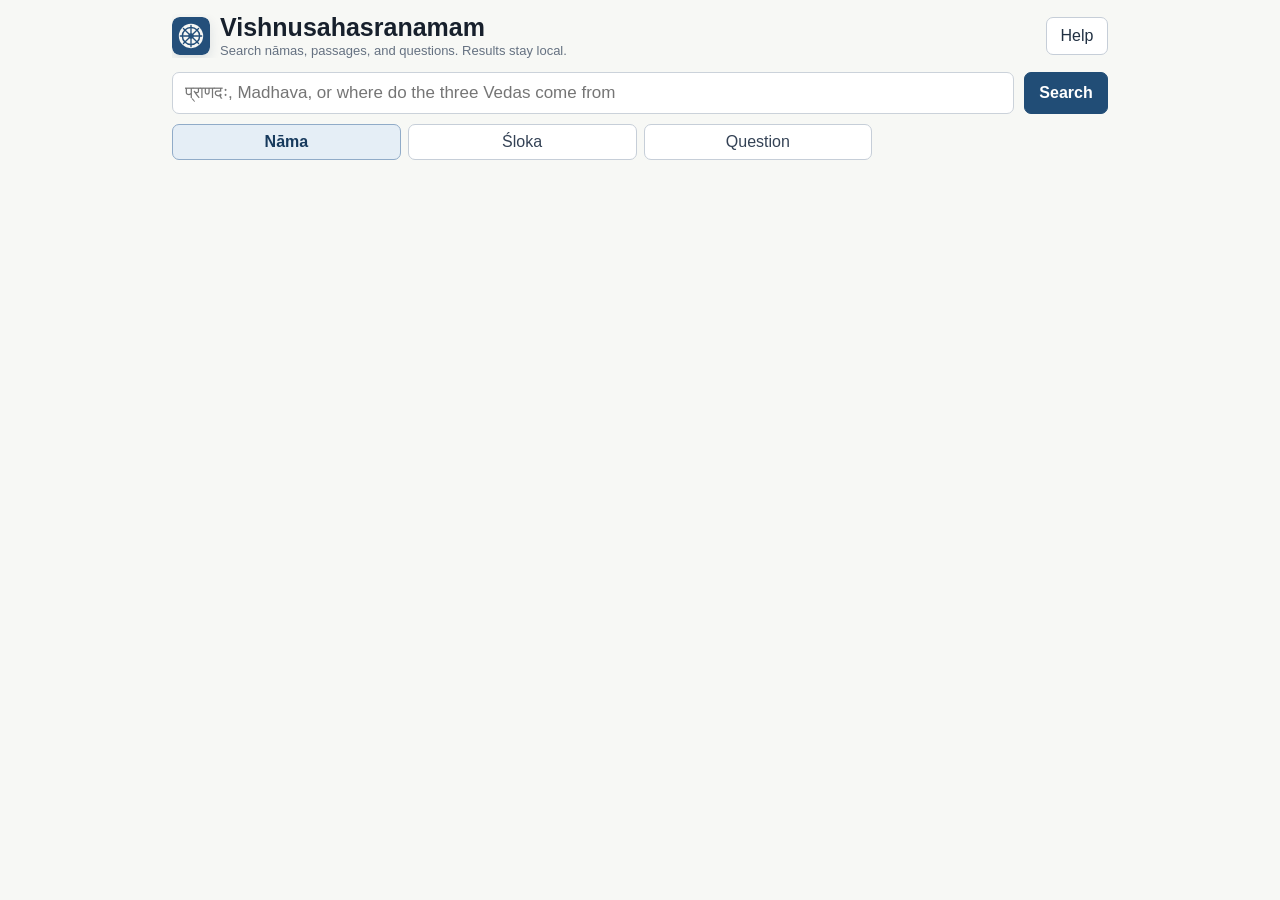
==== index.html @ 457a9c12 "Remove entry prefix from PWA results" ====
<!doctype html>
<html lang="en">
  <head>
    <meta charset="utf-8">
    <meta name="viewport" content="width=device-width, initial-scale=1, viewport-fit=cover">
    <meta name="theme-color" content="#244f7a">
    <meta name="apple-mobile-web-app-capable" content="yes">
    <meta name="apple-mobile-web-app-title" content="Vishnu">
    <meta name="apple-mobile-web-app-status-bar-style" content="default">
    <title>Vishnusahasranamam</title>
    <link rel="manifest" href="manifest.webmanifest?v=13">
    <link rel="icon" href="icon.svg" type="image/svg+xml">
    <link rel="apple-touch-icon" href="icon.svg">
    <link rel="stylesheet" href="styles.css?v=13">
  </head>
  <body>
    <main class="app-shell">
      <header class="topbar">
        <div class="brand">
          <img class="brand-icon" src="icon.svg" alt="">
          <div>
            <h1>Vishnusahasranamam</h1>
            <p>Search nāmas, passages, and questions. Results stay local.</p>
          </div>
        </div>
        <button class="ghost-button" id="helpButton" type="button">Help</button>
      </header>

      <section class="search-panel" aria-label="Search">
        <div class="query-row">
          <input id="queryInput" autocomplete="off" autocapitalize="none" placeholder="प्राणदः, Madhava, or where do the three Vedas come from">
          <button class="primary-button" id="searchButton" type="button">Search</button>
        </div>

        <div class="mode-row" role="radiogroup" aria-label="Search mode">
          <button class="mode-button active" type="button" data-mode="entry" aria-pressed="true">Nāma</button>
          <button class="mode-button" type="button" data-mode="sloka" aria-pressed="false">Śloka</button>
          <button class="mode-button" type="button" data-mode="answer" aria-pressed="false">Question</button>
        </div>
      </section>

      <section class="result-panel" aria-label="Result">
        <div id="output" class="output" aria-live="polite"></div>
      </section>

      <footer class="actionbar">
        <button id="copyButton" type="button">Copy</button>
        <button id="clearButton" type="button">Clear</button>
        <span id="status" class="status">Loading...</span>
      </footer>
    </main>

    <dialog id="helpDialog" class="help-dialog">
      <h2>Search Options</h2>
      <dl>
        <dt>Nāma</dt>
        <dd>Best for one of the 1000 names. It returns the complete verified entry.</dd>
        <dt>Śloka</dt>
        <dd>Best for a śloka number from 1 to 108. Type 78 or śloka 78.</dd>
        <dt>Question</dt>
        <dd>Best for a simple question. It gives a short answer when the matching passage is strong enough.</dd>
      </dl>
      <button id="closeHelpButton" type="button">Close</button>
    </dialog>

    <script src="app.js?v=13"></script>
  </body>
</html>
---- styles.css ----
:root {
  color-scheme: light;
  --bg: #f7f8f5;
  --ink: #17202c;
  --muted: #657181;
  --line: #cbd2da;
  --line-soft: #dce1e6;
  --panel: #ffffff;
  --accent: #214d76;
  --accent-dark: #173a5d;
  --accent-soft: #e5eef6;
  --success: #1e6f4f;
  --warning-bg: #fff5dc;
  --warning-line: #e5c36f;
}

* {
  box-sizing: border-box;
}

html,
body {
  margin: 0;
  min-height: 100%;
  overflow-x: hidden;
}

body {
  width: 100%;
  overflow-x: hidden;
  background: var(--bg);
  color: var(--ink);
  font-family: "Avenir Next", -apple-system, BlinkMacSystemFont, "Segoe UI", sans-serif;
}

button,
input {
  font: inherit;
}

.app-shell {
  width: min(980px, 100%);
  max-width: 100vw;
  min-height: 100dvh;
  margin: 0 auto;
  overflow-x: hidden;
  padding: max(14px, env(safe-area-inset-top)) 22px max(14px, env(safe-area-inset-bottom));
  display: grid;
  grid-template-rows: auto auto 1fr auto;
  gap: 12px;
}

.topbar,
.actionbar,
.query-row,
.mode-row {
  display: flex;
  align-items: center;
  gap: 10px;
}

.topbar {
  justify-content: space-between;
  padding-bottom: 2px;
}

.brand {
  display: flex;
  align-items: center;
  gap: 10px;
  min-width: 0;
  overflow: hidden;
}

.brand-icon {
  width: 38px;
  height: 38px;
  flex: 0 0 auto;
  border-radius: 8px;
  box-shadow: 0 4px 12px rgb(23 51 82 / 0.12);
}

h1 {
  margin: 0;
  color: var(--ink);
  font-size: 25px;
  line-height: 1.05;
  letter-spacing: 0;
  overflow: hidden;
  text-overflow: ellipsis;
  white-space: nowrap;
}

.brand p {
  margin: 3px 0 0;
  color: var(--muted);
  font-size: 13px;
}

.search-panel,
.result-panel {
  display: grid;
  gap: 10px;
}

.query-row {
  align-items: stretch;
}

#queryInput {
  min-width: 0;
  width: 100%;
  min-height: 42px;
  border: 1px solid var(--line);
  border-radius: 7px;
  background: var(--panel);
  color: var(--ink);
  padding: 9px 12px;
  font-family: "Arial Unicode MS", "Noto Sans Devanagari", "Devanagari Sangam MN", sans-serif;
  font-size: 17px;
}

#queryInput:focus {
  border-color: #275d8e;
  box-shadow: 0 0 0 3px rgb(39 93 142 / 0.13);
  outline: none;
}

button {
  min-height: 38px;
  border: 1px solid #c6ced8;
  border-radius: 7px;
  background: var(--panel);
  color: #213042;
  padding: 8px 13px;
  cursor: pointer;
  transition: background 140ms ease, border-color 140ms ease, color 140ms ease, box-shadow 140ms ease;
}

button:hover {
  background: #f0f3f6;
}

.primary-button {
  background: var(--accent);
  border-color: var(--accent);
  color: #ffffff;
  font-weight: 700;
  min-width: 84px;
}

.primary-button:hover {
  background: var(--accent-dark);
}

.ghost-button {
  min-width: 62px;
  padding-left: 12px;
  padding-right: 12px;
}

.mode-row {
  display: grid;
  grid-template-columns: repeat(4, minmax(0, 1fr));
  gap: 7px;
}

.mode-button {
  min-width: 0;
  min-height: 36px;
  padding: 7px 8px;
  color: #344255;
  text-align: center;
  white-space: nowrap;
}

.mode-button.active {
  background: var(--accent-soft);
  border-color: #90abc8;
  color: var(--accent-dark);
  font-weight: 700;
}

.result-panel {
  min-height: 0;
}

body:not(.has-result) .result-panel,
body:not(.has-result) .actionbar {
  display: none;
}

.output {
  min-width: 0;
  min-height: 320px;
  height: 100%;
  margin: 0;
  overflow: auto;
  border: 1px solid var(--line-soft);
  border-radius: 8px;
  background: var(--panel);
  padding: 18px;
  color: #18222f;
  font-family: "Avenir Next", -apple-system, BlinkMacSystemFont, "Segoe UI", "Noto Sans", sans-serif;
  font-size: 17px;
  line-height: 1.4;
  box-shadow: 0 4px 16px rgb(23 33 45 / 0.05);
  -webkit-text-size-adjust: 100%;
  text-size-adjust: 100%;
}

.output:empty {
  align-self: start;
  height: auto;
  min-height: 34dvh;
}

.result-heading {
  margin: 0 0 12px;
  color: #142033;
  font-size: 18px;
  font-weight: 700;
  line-height: 1.25;
}

.result-subheading {
  margin: 14px 0 7px;
  color: #142033;
  font-size: 17px;
  font-weight: 700;
  line-height: 1.3;
}

.output p {
  margin: 0 0 11px;
  max-width: 72ch;
  overflow-wrap: break-word;
}

.script-line,
.translit-line {
  margin: 0 0 6px;
  max-width: 100%;
  overflow-wrap: break-word;
  color: #17212d;
  font-family: "Arial Unicode MS", "Noto Sans Devanagari", "Devanagari Sangam MN", "Times New Roman", serif;
  font-size: 18px;
  line-height: 1.48;
}

.translit-line {
  font-size: 16px;
  color: #425066;
}

.result-bullet {
  position: relative;
  padding-left: 18px;
}

.result-bullet::before {
  content: "•";
  position: absolute;
  left: 0;
  color: var(--accent);
}

.actionbar {
  flex-wrap: wrap;
}

.status {
  margin-left: auto;
  color: var(--muted);
  font-size: 14px;
}

.status.copied {
  color: var(--success);
  font-weight: 700;
}

.help-dialog {
  width: min(560px, calc(100vw - 32px));
  border: 1px solid var(--line);
  border-radius: 10px;
  padding: 22px;
  color: var(--ink);
  box-shadow: 0 18px 55px rgb(23 33 45 / 0.24);
}

.help-dialog::backdrop {
  background: rgb(16 24 32 / 0.3);
}

.help-dialog h2 {
  margin: 0 0 14px;
  font-size: 22px;
}

.help-dialog dt {
  font-weight: 700;
  margin-top: 14px;
}

.help-dialog dd {
  margin: 4px 0 0;
  color: var(--muted);
  line-height: 1.45;
}

.help-dialog button {
  margin-top: 18px;
}

@media (max-width: 680px) {
  .app-shell {
    width: 100%;
    margin: 0;
    gap: 7px;
    padding-top: max(7px, env(safe-area-inset-top));
    padding-left: 8px;
    padding-right: 8px;
    padding-bottom: max(8px, env(safe-area-inset-bottom));
  }

  .topbar {
    display: grid;
    grid-template-columns: minmax(0, 1fr) auto;
    gap: 8px;
    align-items: center;
  }

  h1 {
    font-size: 16px;
  }

  .brand p {
    display: none;
  }

  .brand-icon {
    width: 24px;
    height: 24px;
    border-radius: 6px;
  }

  .query-row {
    display: grid;
    grid-template-columns: minmax(0, 1fr) auto;
    gap: 6px;
  }

  #queryInput {
    min-height: 34px;
    padding: 6px 9px;
    font-size: 14px;
  }

  button {
    min-height: 34px;
    font-size: 13px;
    padding-top: 6px;
    padding-bottom: 6px;
  }

  .primary-button,
  .actionbar button {
    flex: 1 1 auto;
  }

  .primary-button {
    min-width: 64px;
  }

  .ghost-button {
    min-width: 46px;
    padding-left: 8px;
    padding-right: 8px;
  }

  .mode-button {
    min-height: 32px;
    padding-left: 4px;
    padding-right: 4px;
    font-size: 12px;
  }

  .actionbar {
    display: grid;
    grid-template-columns: minmax(0, 1fr) minmax(0, 1fr);
    gap: 8px;
  }

  .actionbar button {
    min-width: 0;
    width: 100%;
  }

  .output {
    min-height: 56dvh;
    padding: 11px;
    font-size: 14px;
    line-height: 1.34;
  }

  .output:empty {
    min-height: 38dvh;
  }

  .result-heading {
    margin-bottom: 9px;
    font-size: 15px;
  }

  .result-subheading {
    margin-top: 10px;
    font-size: 14px;
  }

  .output p {
    margin-bottom: 9px;
    max-width: none;
  }

  .script-line {
    margin-bottom: 5px;
    font-size: 15px;
    line-height: 1.5;
  }

  .translit-line {
    font-size: 13px;
    line-height: 1.32;
  }

  .status {
    grid-column: 1 / -1;
    width: 100%;
    margin-left: 0;
  }
}

@media (max-width: 480px) {
  .app-shell {
    padding-left: 10px;
    padding-right: 10px;
  }

  .topbar {
    grid-template-columns: minmax(0, 1fr) auto;
    gap: 6px;
  }

  .brand {
    gap: 7px;
  }

  h1 {
    font-size: 15px;
  }

  .ghost-button {
    min-width: 42px;
    padding-left: 8px;
    padding-right: 8px;
  }

  .query-row {
    grid-template-columns: 1fr;
  }

  .primary-button {
    width: 100%;
    min-width: 0;
  }

  .mode-row {
    grid-template-columns: repeat(2, minmax(0, 1fr));
  }

  .mode-button {
    width: 100%;
    overflow: hidden;
    text-overflow: ellipsis;
  }
}
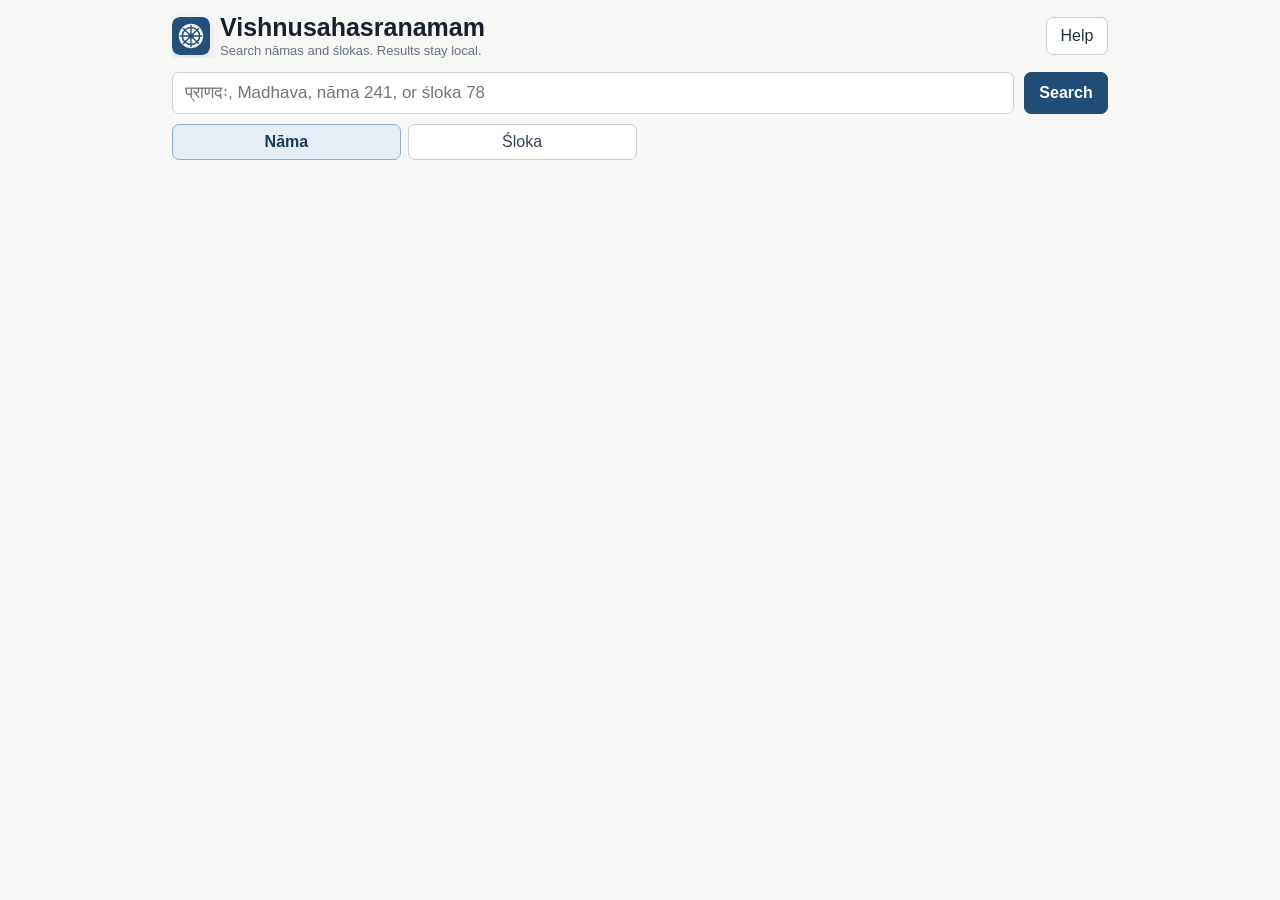
==== commit 5fe645ff: "Remove question mode from PWA" ====
--- a/index.html
+++ b/index.html
@@ -8,10 +8,10 @@
     <meta name="apple-mobile-web-app-title" content="Vishnu">
     <meta name="apple-mobile-web-app-status-bar-style" content="default">
     <title>Vishnusahasranamam</title>
-    <link rel="manifest" href="manifest.webmanifest?v=13">
+    <link rel="manifest" href="manifest.webmanifest?v=14">
     <link rel="icon" href="icon.svg" type="image/svg+xml">
     <link rel="apple-touch-icon" href="icon.svg">
-    <link rel="stylesheet" href="styles.css?v=13">
+    <link rel="stylesheet" href="styles.css?v=14">
   </head>
   <body>
     <main class="app-shell">
@@ -20,7 +20,7 @@
           <img class="brand-icon" src="icon.svg" alt="">
           <div>
             <h1>Vishnusahasranamam</h1>
-            <p>Search nāmas, passages, and questions. Results stay local.</p>
+            <p>Search nāmas and ślokas. Results stay local.</p>
           </div>
         </div>
         <button class="ghost-button" id="helpButton" type="button">Help</button>
@@ -28,14 +28,13 @@
 
       <section class="search-panel" aria-label="Search">
         <div class="query-row">
-          <input id="queryInput" autocomplete="off" autocapitalize="none" placeholder="प्राणदः, Madhava, or where do the three Vedas come from">
+          <input id="queryInput" autocomplete="off" autocapitalize="none" placeholder="प्राणदः, Madhava, nāma 241, or śloka 78">
           <button class="primary-button" id="searchButton" type="button">Search</button>
         </div>
 
         <div class="mode-row" role="radiogroup" aria-label="Search mode">
           <button class="mode-button active" type="button" data-mode="entry" aria-pressed="true">Nāma</button>
           <button class="mode-button" type="button" data-mode="sloka" aria-pressed="false">Śloka</button>
-          <button class="mode-button" type="button" data-mode="answer" aria-pressed="false">Question</button>
         </div>
       </section>
 
@@ -57,12 +56,10 @@
         <dd>Best for one of the 1000 names. It returns the complete verified entry.</dd>
         <dt>Śloka</dt>
         <dd>Best for a śloka number from 1 to 108. Type 78 or śloka 78.</dd>
-        <dt>Question</dt>
-        <dd>Best for a simple question. It gives a short answer when the matching passage is strong enough.</dd>
       </dl>
       <button id="closeHelpButton" type="button">Close</button>
     </dialog>
 
-    <script src="app.js?v=13"></script>
+    <script src="app.js?v=14"></script>
   </body>
 </html>
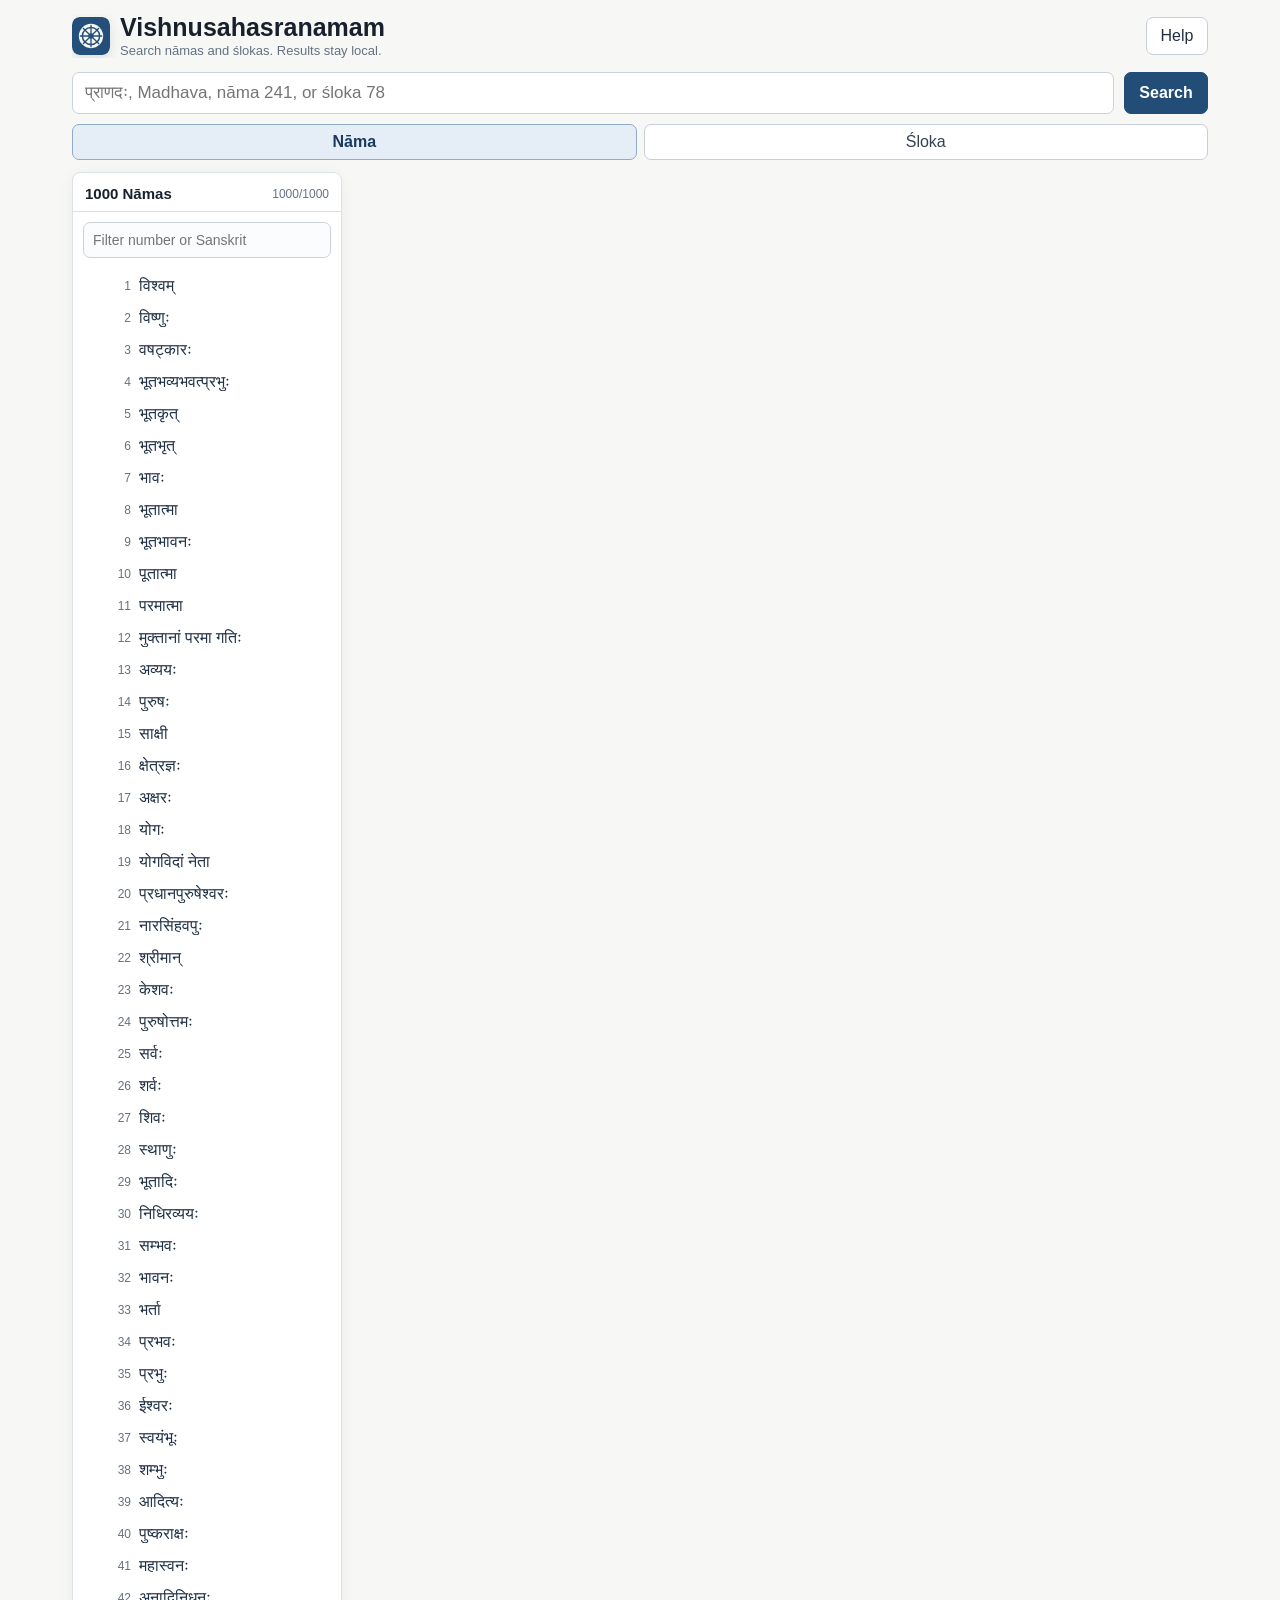
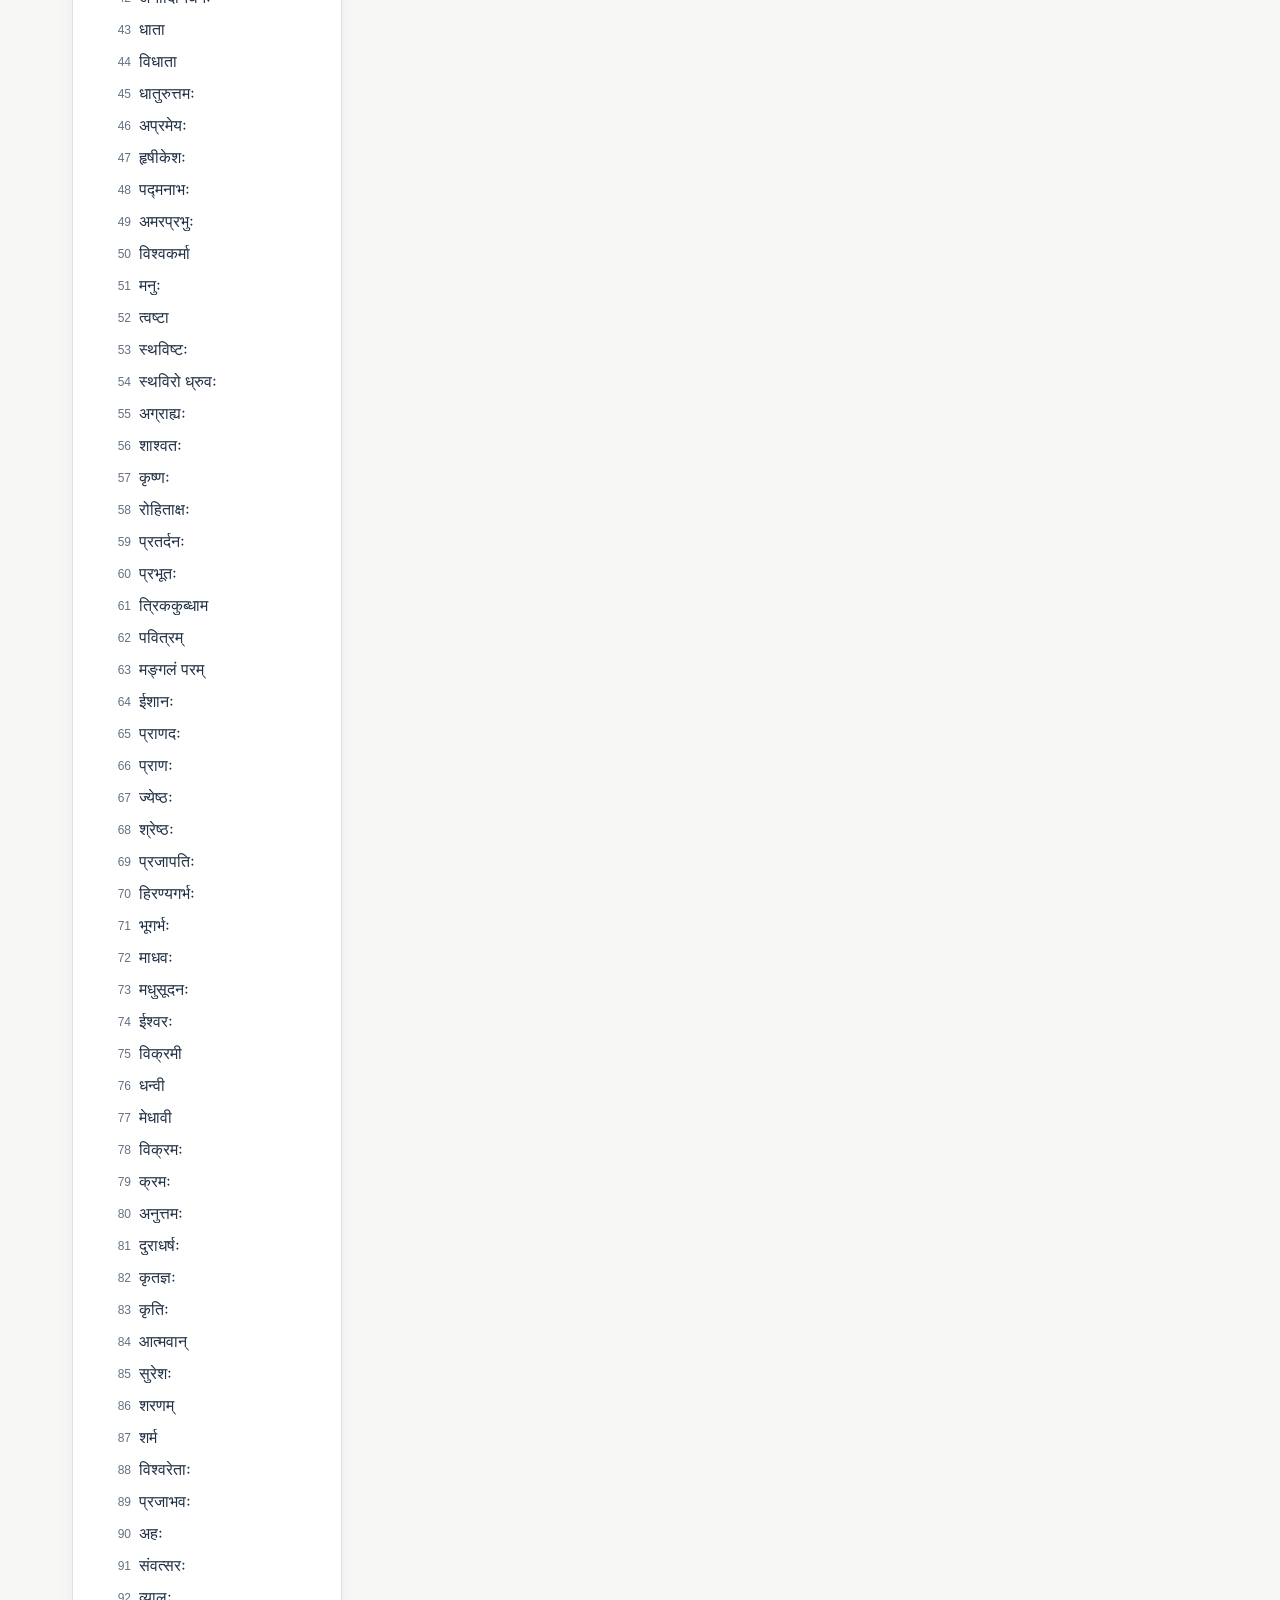
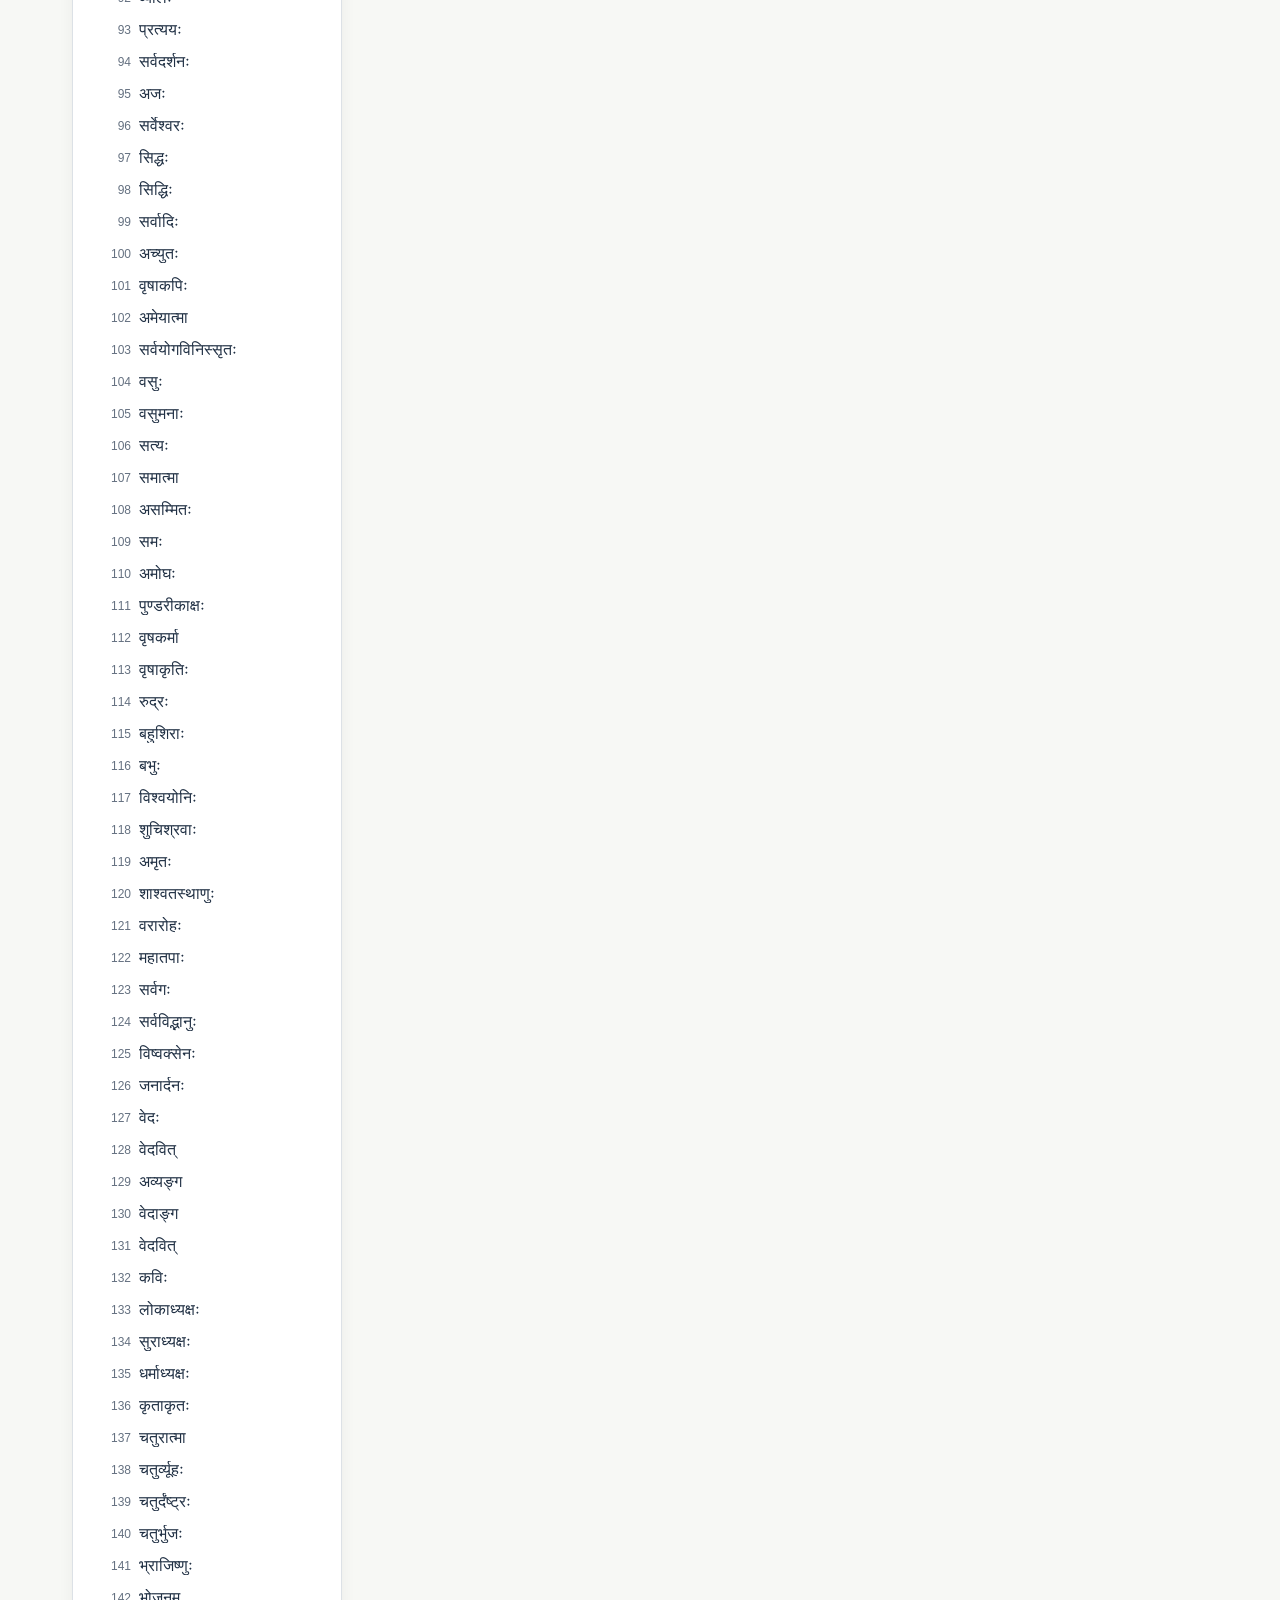
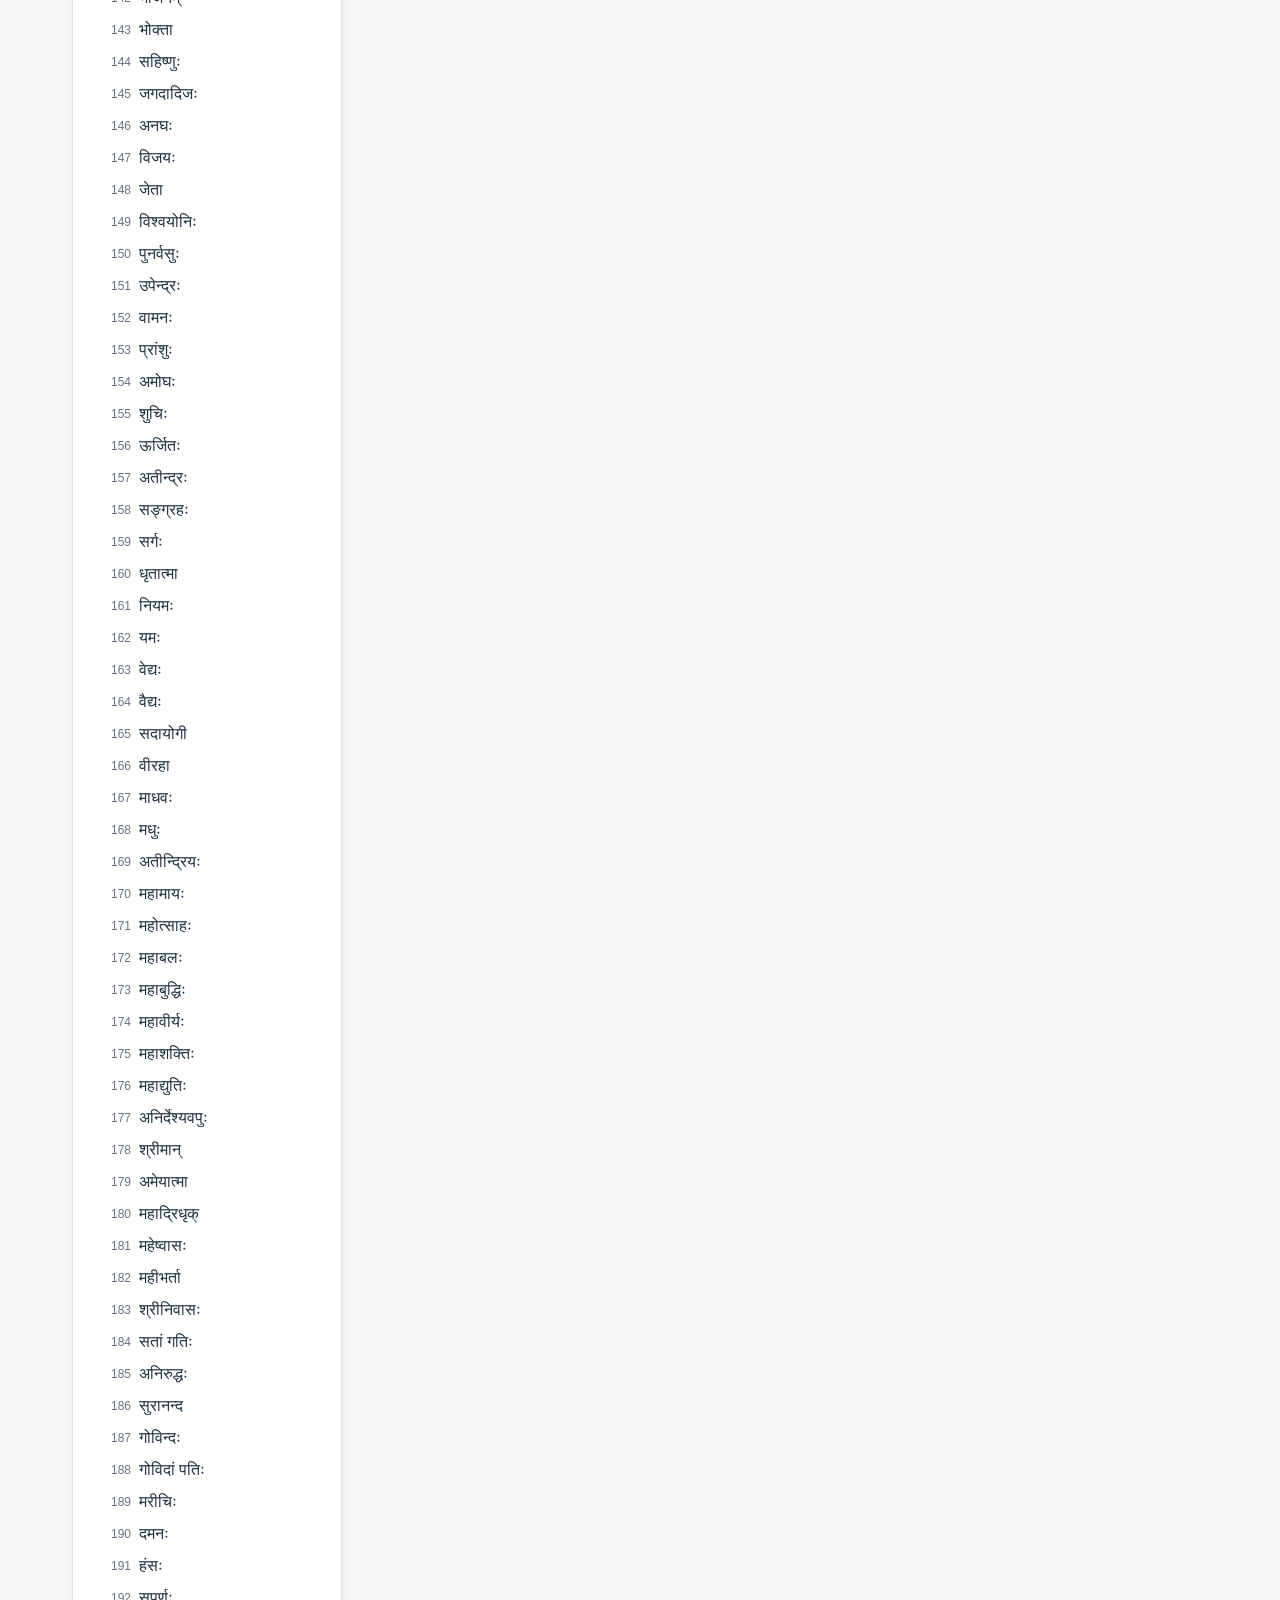
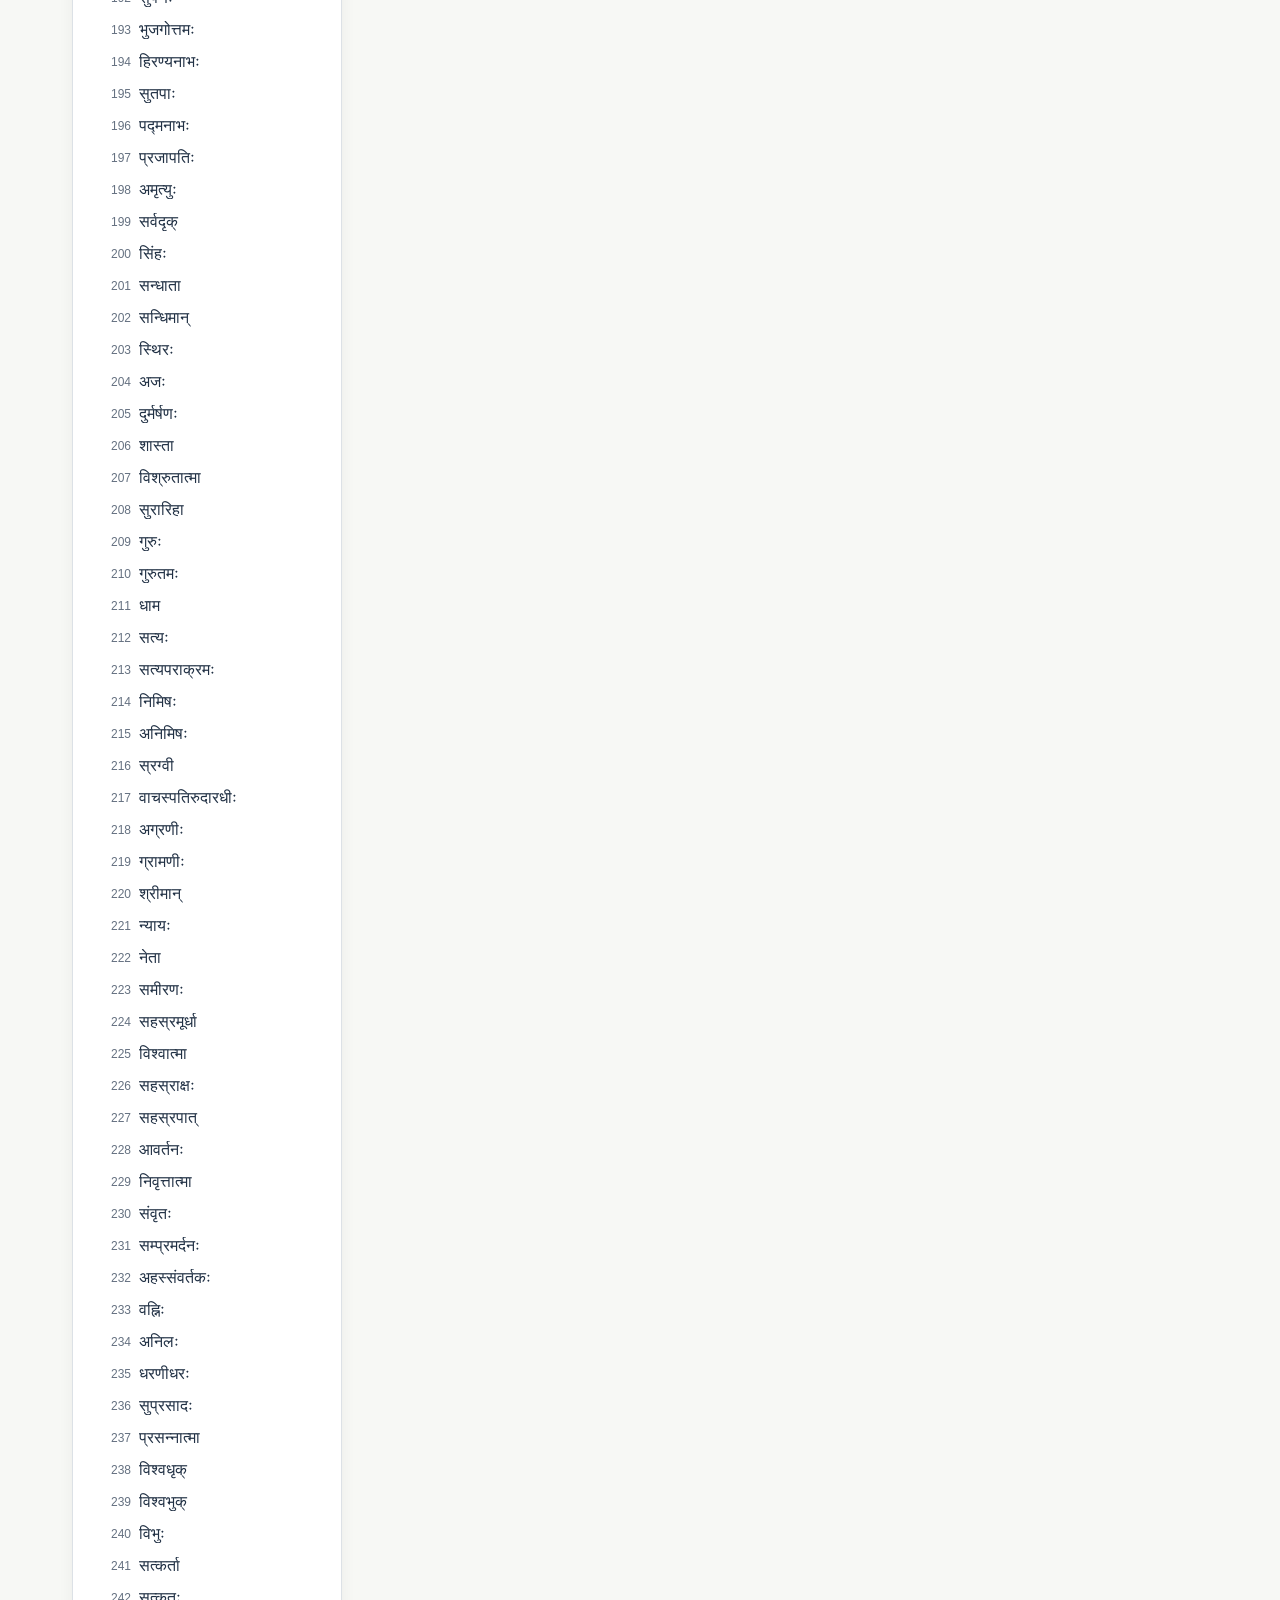
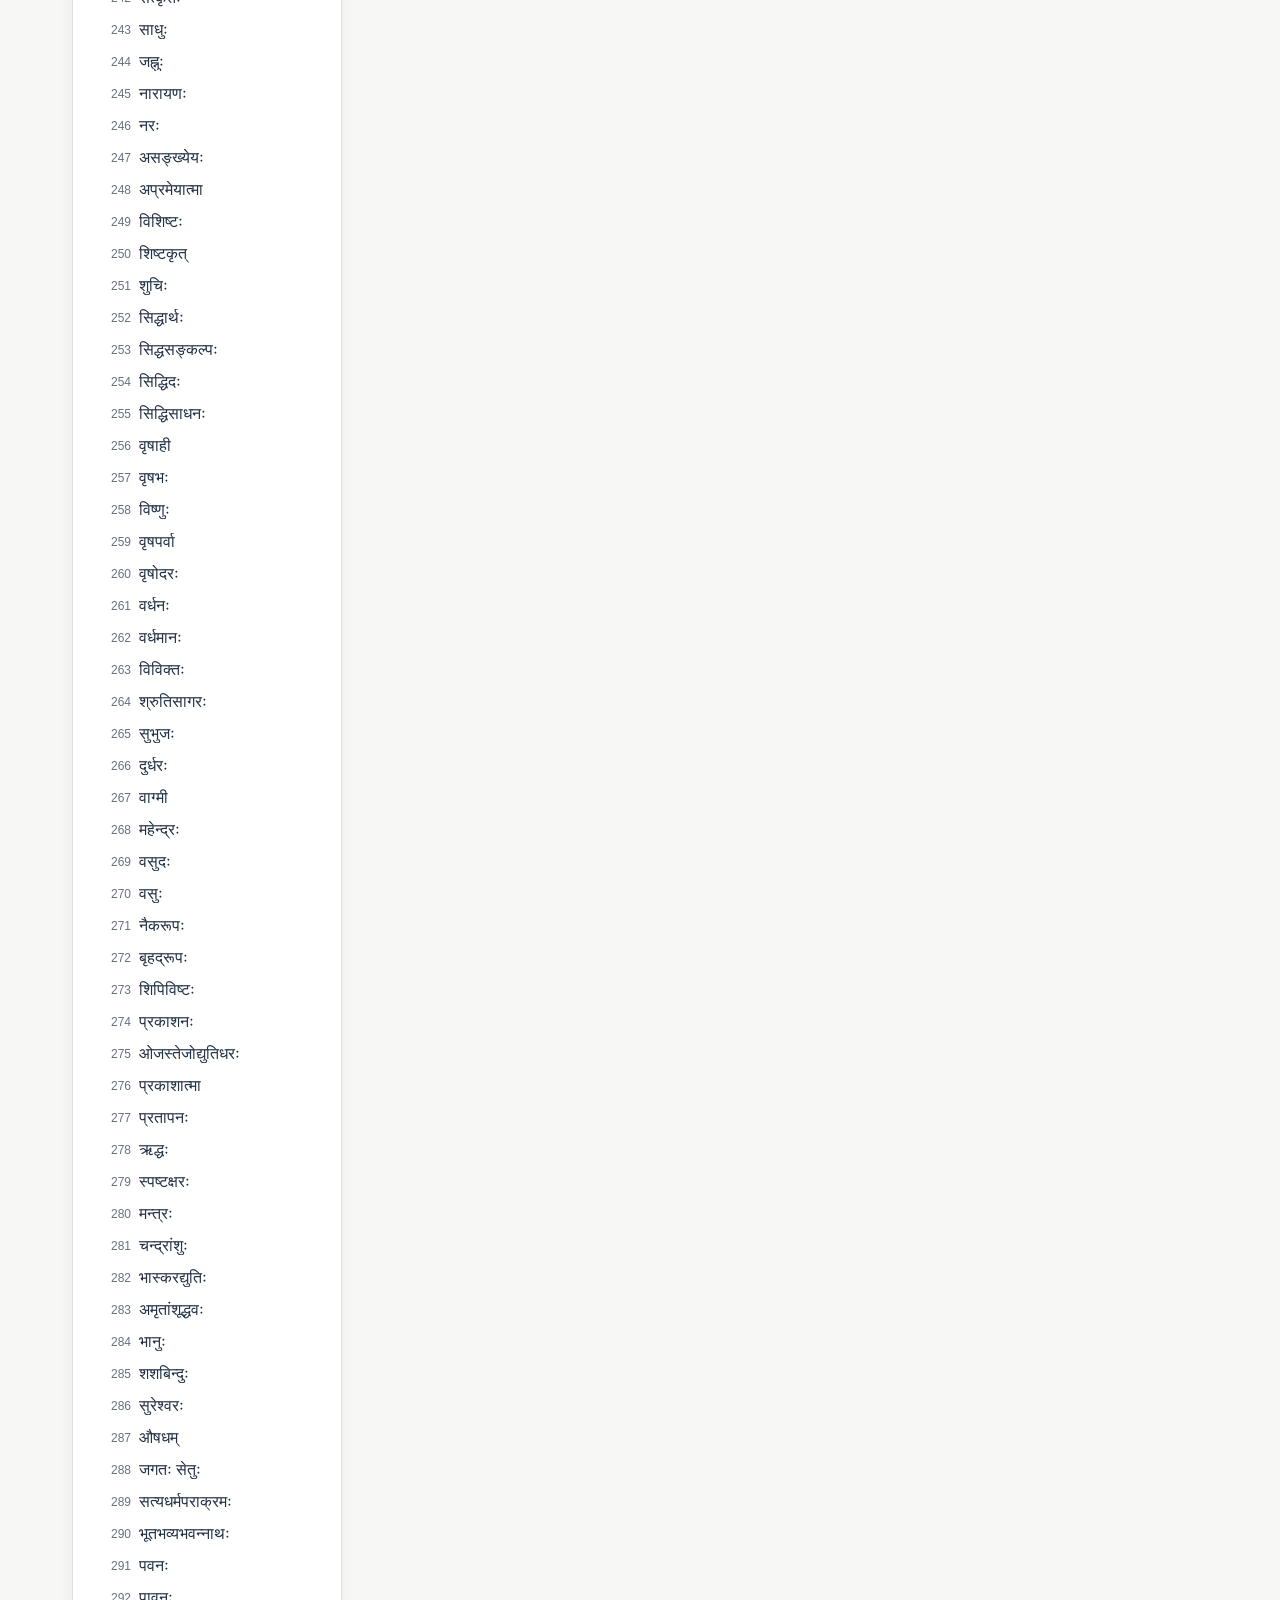
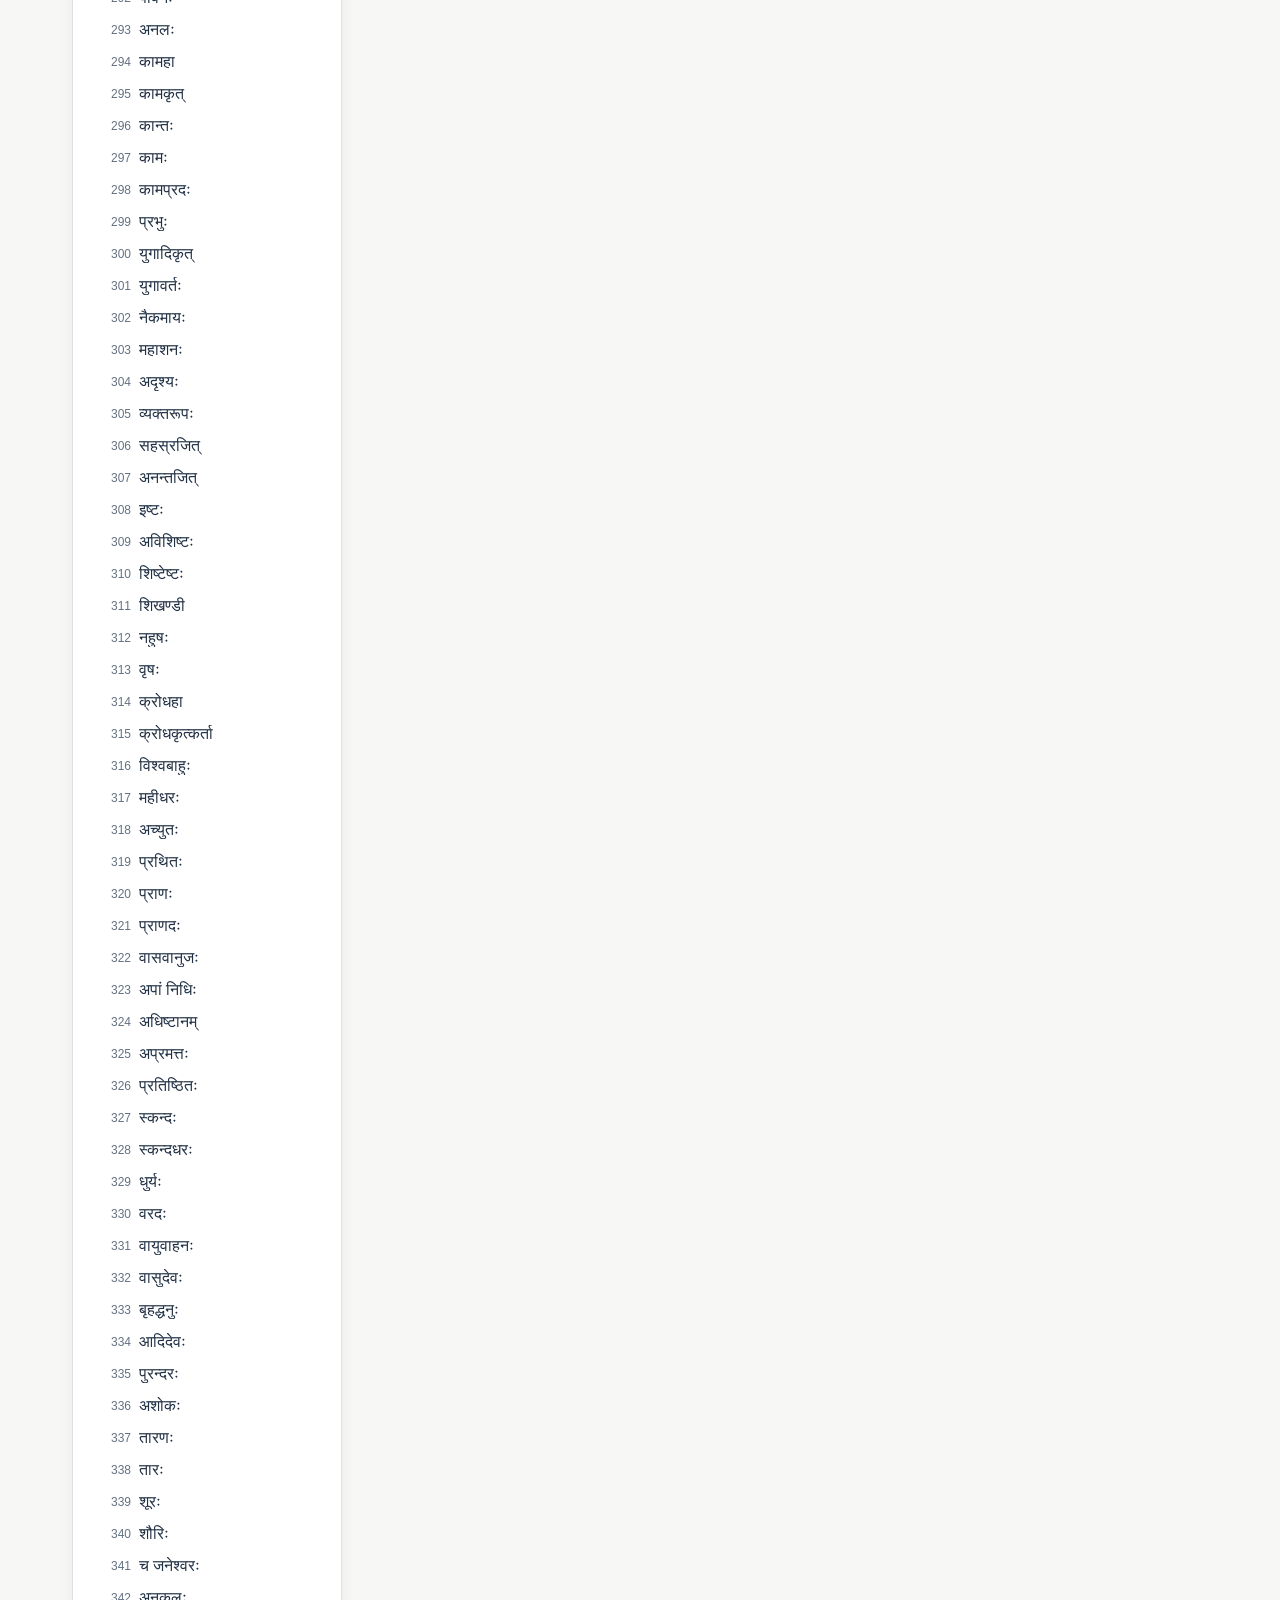
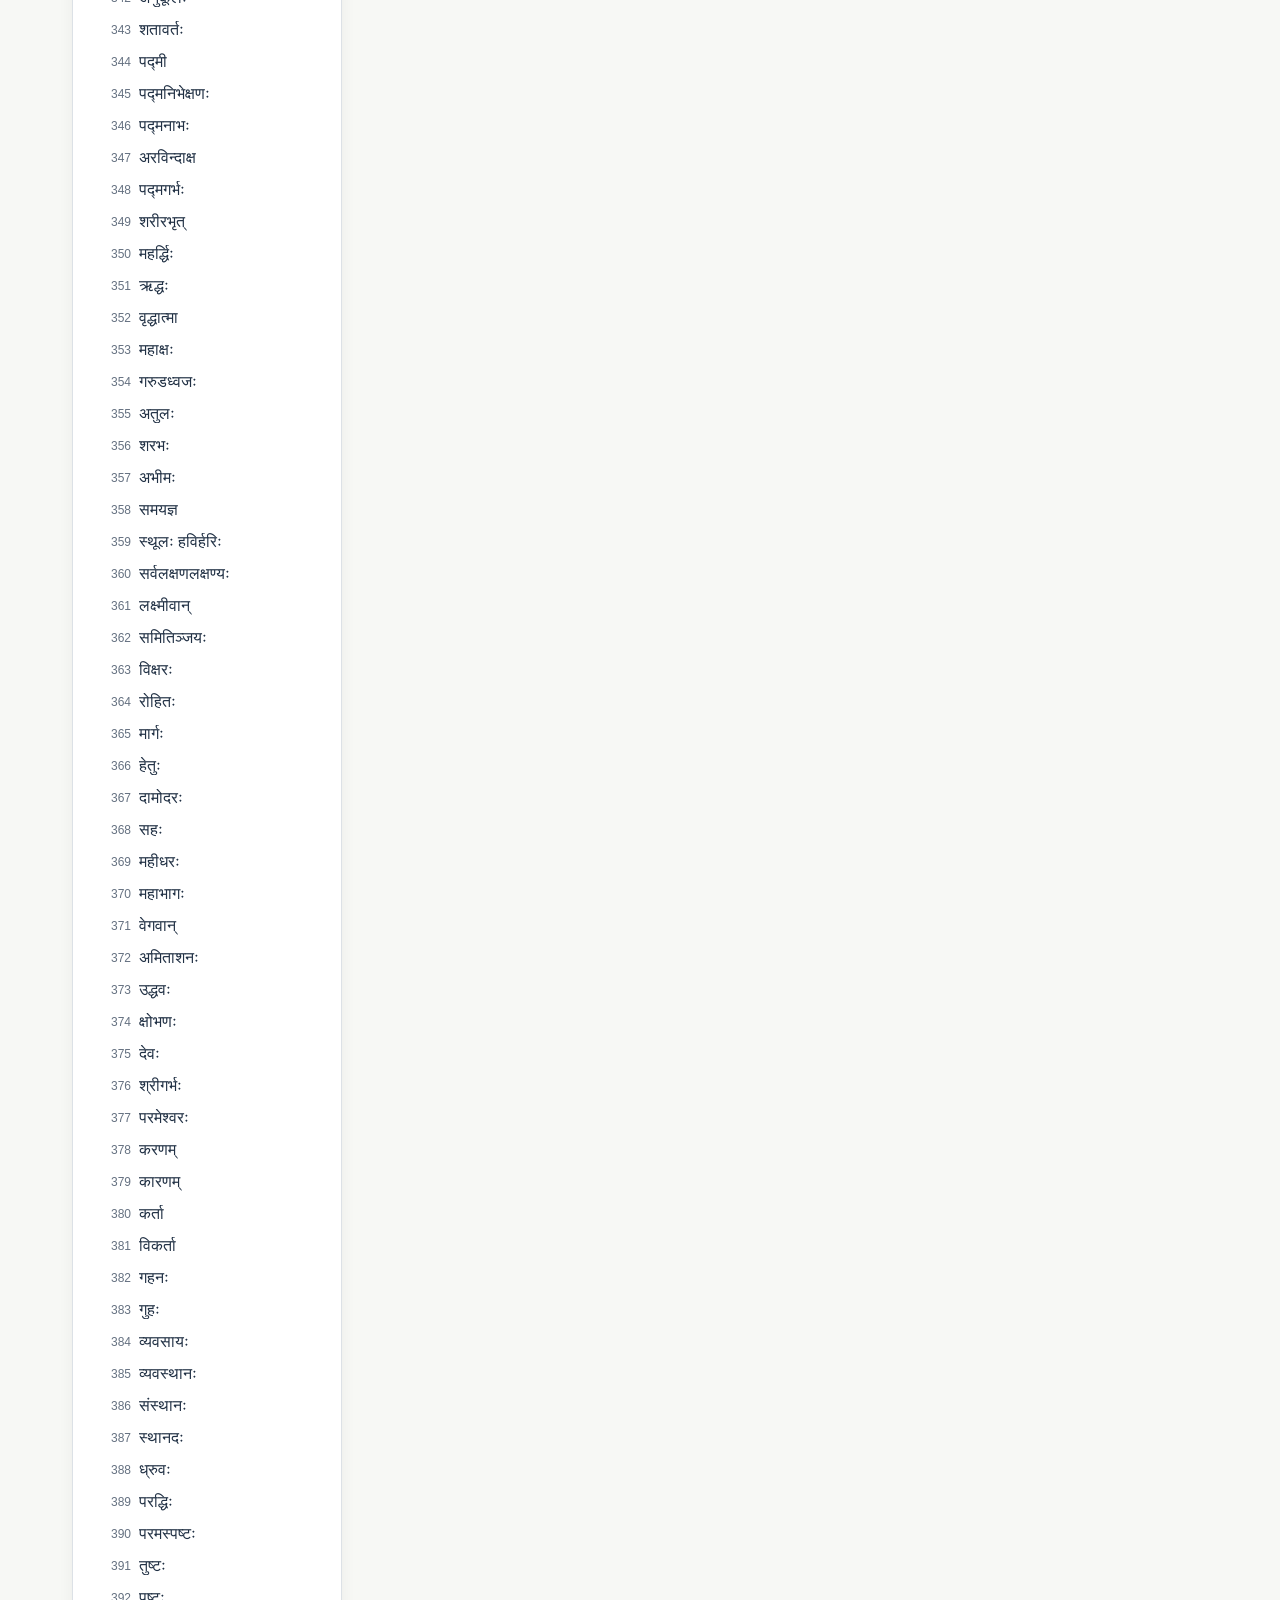
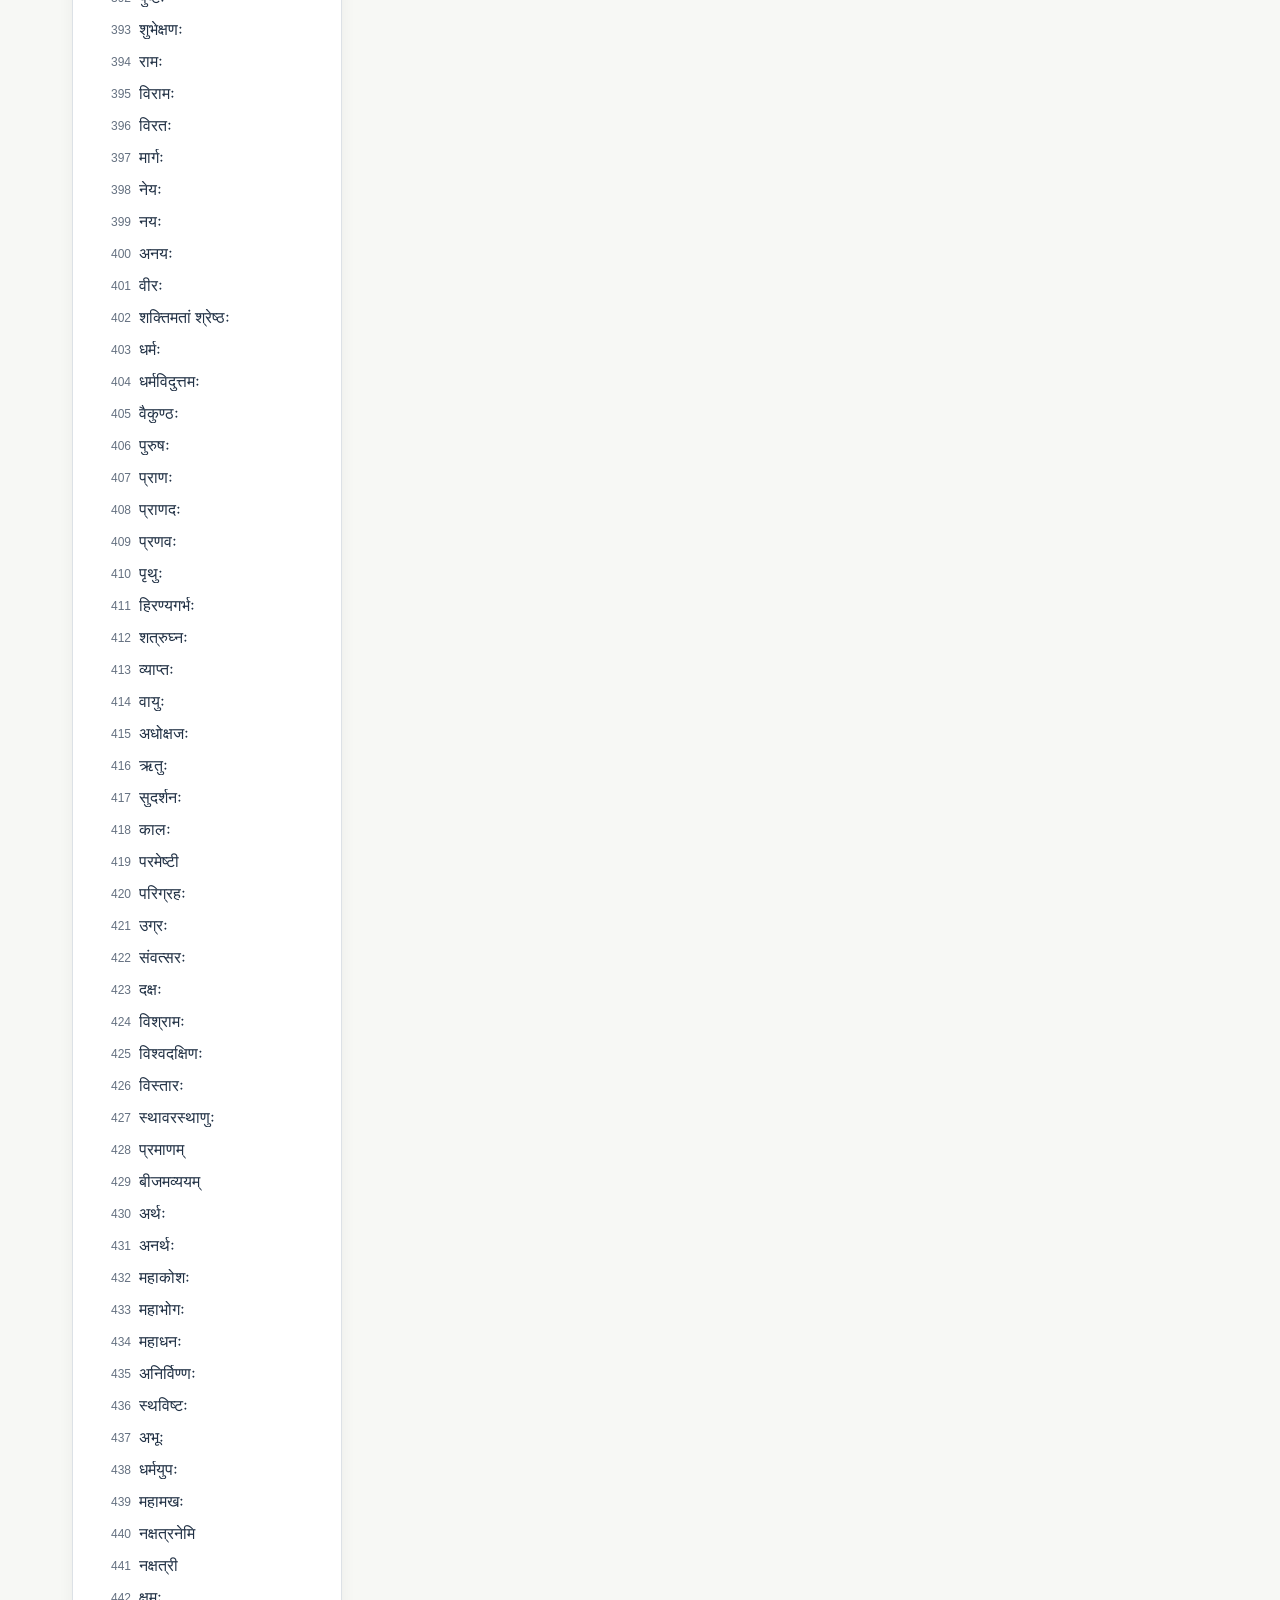
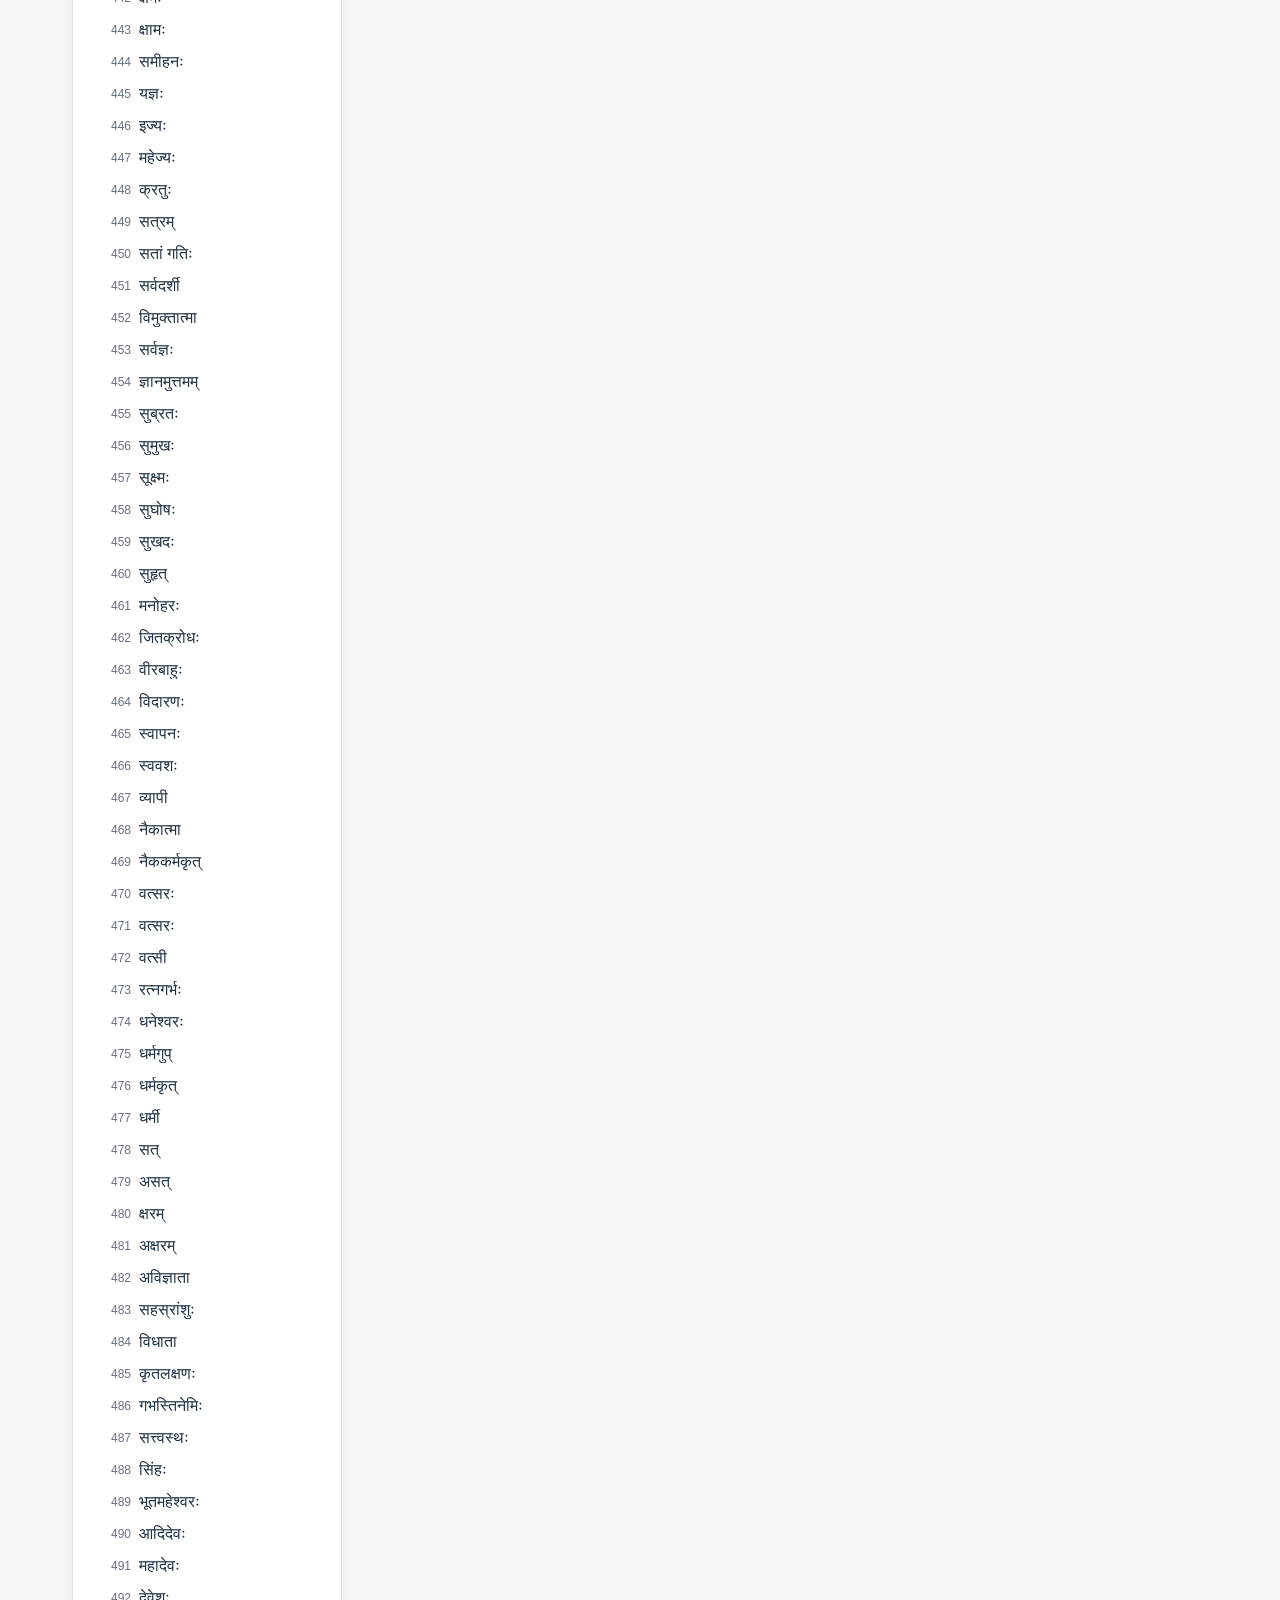
==== commit 1775c196: "Add searchable nama list panel to PWA" ====
--- a/index.html
+++ b/index.html
@@ -8,10 +8,10 @@
     <meta name="apple-mobile-web-app-title" content="Vishnu">
     <meta name="apple-mobile-web-app-status-bar-style" content="default">
     <title>Vishnusahasranamam</title>
-    <link rel="manifest" href="manifest.webmanifest?v=14">
+    <link rel="manifest" href="manifest.webmanifest?v=15">
     <link rel="icon" href="icon.svg" type="image/svg+xml">
     <link rel="apple-touch-icon" href="icon.svg">
-    <link rel="stylesheet" href="styles.css?v=14">
+    <link rel="stylesheet" href="styles.css?v=15">
   </head>
   <body>
     <main class="app-shell">
@@ -38,8 +38,19 @@
         </div>
       </section>
 
-      <section class="result-panel" aria-label="Result">
-        <div id="output" class="output" aria-live="polite"></div>
+      <section class="content-layout" aria-label="Nāma list and result">
+        <aside class="nama-panel" aria-label="All 1000 Sanskrit nāmas">
+          <div class="nama-panel-header">
+            <h2>1000 Nāmas</h2>
+            <span id="namaCount">Loading...</span>
+          </div>
+          <input id="namaFilter" class="nama-filter" autocomplete="off" autocapitalize="none" placeholder="Filter number or Sanskrit">
+          <div id="namaList" class="nama-list" role="listbox" aria-label="All 1000 Sanskrit nāmas"></div>
+        </aside>
+
+        <section class="result-panel" aria-label="Result">
+          <div id="output" class="output" aria-live="polite"></div>
+        </section>
       </section>
 
       <footer class="actionbar">
@@ -56,10 +67,12 @@
         <dd>Best for one of the 1000 names. It returns the complete verified entry.</dd>
         <dt>Śloka</dt>
         <dd>Best for a śloka number from 1 to 108. Type 78 or śloka 78.</dd>
+        <dt>Nāma List</dt>
+        <dd>Click any Sanskrit name in the left panel to open its verified entry.</dd>
       </dl>
       <button id="closeHelpButton" type="button">Close</button>
     </dialog>
 
-    <script src="app.js?v=14"></script>
+    <script src="app.js?v=15"></script>
   </body>
 </html>
--- a/styles.css
+++ b/styles.css
@@ -39,7 +39,7 @@
 }
 
 .app-shell {
-  width: min(980px, 100%);
+  width: min(1180px, 100%);
   max-width: 100vw;
   min-height: 100dvh;
   margin: 0 auto;
@@ -161,7 +161,7 @@
 
 .mode-row {
   display: grid;
-  grid-template-columns: repeat(4, minmax(0, 1fr));
+  grid-template-columns: repeat(2, minmax(0, 1fr));
   gap: 7px;
 }
 
@@ -179,6 +179,116 @@
   border-color: #90abc8;
   color: var(--accent-dark);
   font-weight: 700;
+}
+
+.content-layout {
+  min-height: 0;
+  display: grid;
+  grid-template-columns: minmax(220px, 270px) minmax(0, 1fr);
+  gap: 12px;
+}
+
+.nama-panel {
+  min-height: 0;
+  overflow: hidden;
+  display: grid;
+  grid-template-rows: auto auto minmax(0, 1fr);
+  border: 1px solid var(--line-soft);
+  border-radius: 8px;
+  background: var(--panel);
+  box-shadow: 0 4px 16px rgb(23 33 45 / 0.05);
+}
+
+.nama-panel-header {
+  display: flex;
+  align-items: center;
+  justify-content: space-between;
+  gap: 8px;
+  padding: 12px 12px 8px;
+  border-bottom: 1px solid var(--line-soft);
+}
+
+.nama-panel-header h2 {
+  margin: 0;
+  font-size: 15px;
+  line-height: 1.2;
+}
+
+#namaCount {
+  color: var(--muted);
+  font-size: 12px;
+  font-variant-numeric: tabular-nums;
+}
+
+#namaCount.warning {
+  color: #9a5d00;
+  font-weight: 700;
+}
+
+.nama-filter {
+  width: calc(100% - 20px);
+  min-height: 36px;
+  margin: 10px 10px 6px;
+  border: 1px solid var(--line);
+  border-radius: 7px;
+  background: #fbfcfd;
+  color: var(--ink);
+  padding: 7px 9px;
+  font-family: "Arial Unicode MS", "Noto Sans Devanagari", "Devanagari Sangam MN", sans-serif;
+  font-size: 14px;
+}
+
+.nama-filter:focus {
+  border-color: #275d8e;
+  box-shadow: 0 0 0 3px rgb(39 93 142 / 0.13);
+  outline: none;
+}
+
+.nama-list {
+  min-height: 0;
+  overflow: auto;
+  padding: 6px;
+}
+
+.nama-list-item {
+  width: 100%;
+  min-height: 32px;
+  display: grid;
+  grid-template-columns: 44px minmax(0, 1fr);
+  align-items: center;
+  gap: 8px;
+  border: 0;
+  border-radius: 6px;
+  background: transparent;
+  padding: 6px 8px;
+  color: #203044;
+  text-align: left;
+}
+
+.nama-list-item:hover {
+  background: #f0f4f7;
+}
+
+.nama-list-item.active {
+  background: var(--accent-soft);
+  color: var(--accent-dark);
+  font-weight: 700;
+}
+
+.nama-number {
+  color: var(--muted);
+  font-size: 12px;
+  font-variant-numeric: tabular-nums;
+  text-align: right;
+}
+
+.nama-name {
+  min-width: 0;
+  overflow: hidden;
+  text-overflow: ellipsis;
+  white-space: nowrap;
+  font-family: "Arial Unicode MS", "Noto Sans Devanagari", "Devanagari Sangam MN", serif;
+  font-size: 16px;
 }
 
 .result-panel {
@@ -386,6 +496,43 @@
     font-size: 12px;
   }
 
+  .content-layout {
+    grid-template-columns: 1fr;
+    gap: 8px;
+  }
+
+  .nama-panel {
+    max-height: 34dvh;
+  }
+
+  .nama-panel-header {
+    padding: 9px 10px 6px;
+  }
+
+  .nama-filter {
+    min-height: 34px;
+    margin: 8px 10px 5px;
+    font-size: 13px;
+  }
+
+  .nama-panel-header h2 {
+    font-size: 14px;
+  }
+
+  .nama-list {
+    max-height: 27dvh;
+  }
+
+  .nama-list-item {
+    min-height: 34px;
+    grid-template-columns: 40px minmax(0, 1fr);
+    padding: 5px 7px;
+  }
+
+  .nama-name {
+    font-size: 15px;
+  }
+
   .actionbar {
     display: grid;
     grid-template-columns: minmax(0, 1fr) minmax(0, 1fr);
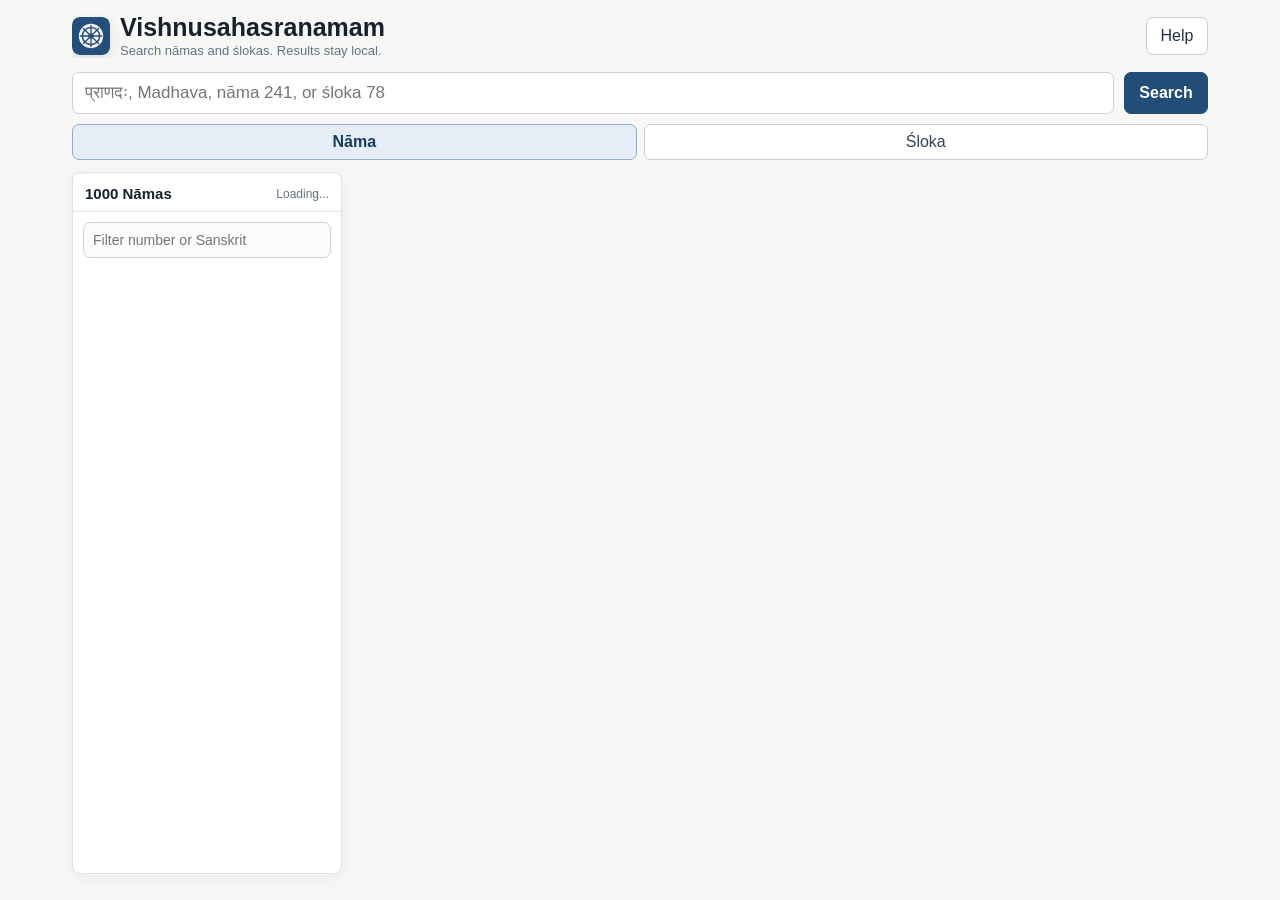
==== commit d6960c3b: "Fix sentence splitter artifacts in all 1000 nāma entries - Guard i.e., etc., and citation abbreviati" ====
--- a/index.html
+++ b/index.html
@@ -8,10 +8,10 @@
     <meta name="apple-mobile-web-app-title" content="Vishnu">
     <meta name="apple-mobile-web-app-status-bar-style" content="default">
     <title>Vishnusahasranamam</title>
-    <link rel="manifest" href="manifest.webmanifest?v=15">
+    <link rel="manifest" href="manifest.webmanifest?v=16">
     <link rel="icon" href="icon.svg" type="image/svg+xml">
     <link rel="apple-touch-icon" href="icon.svg">
-    <link rel="stylesheet" href="styles.css?v=15">
+    <link rel="stylesheet" href="styles.css?v=19">
   </head>
   <body>
     <main class="app-shell">
@@ -73,6 +73,6 @@
       <button id="closeHelpButton" type="button">Close</button>
     </dialog>
 
-    <script src="app.js?v=15"></script>
+    <script src="app.js?v=19"></script>
   </body>
 </html>
--- a/styles.css
+++ b/styles.css
@@ -363,6 +363,13 @@
   color: #425066;
 }
 
+.result-legend {
+  margin-top: 14px;
+  font-size: 12px;
+  color: var(--muted);
+  letter-spacing: 0.01em;
+}
+
 .result-bullet {
   position: relative;
   padding-left: 18px;
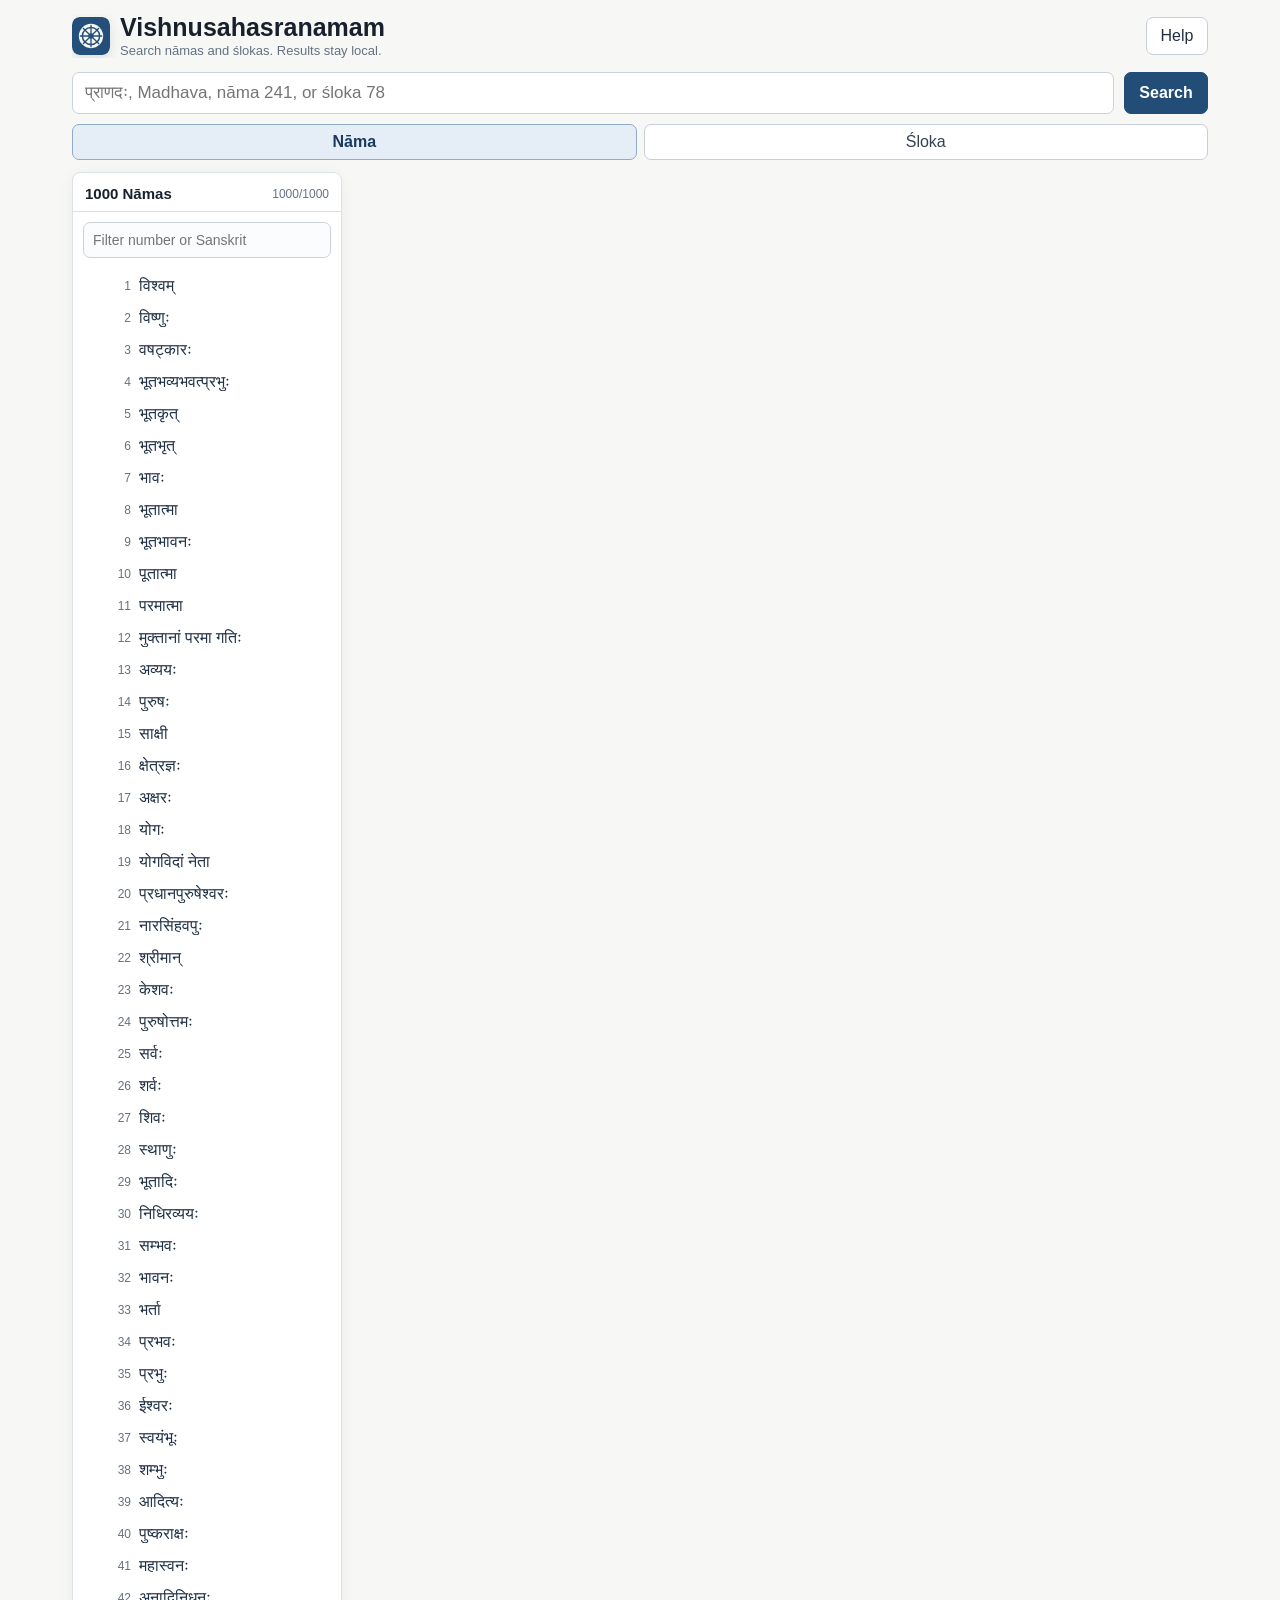
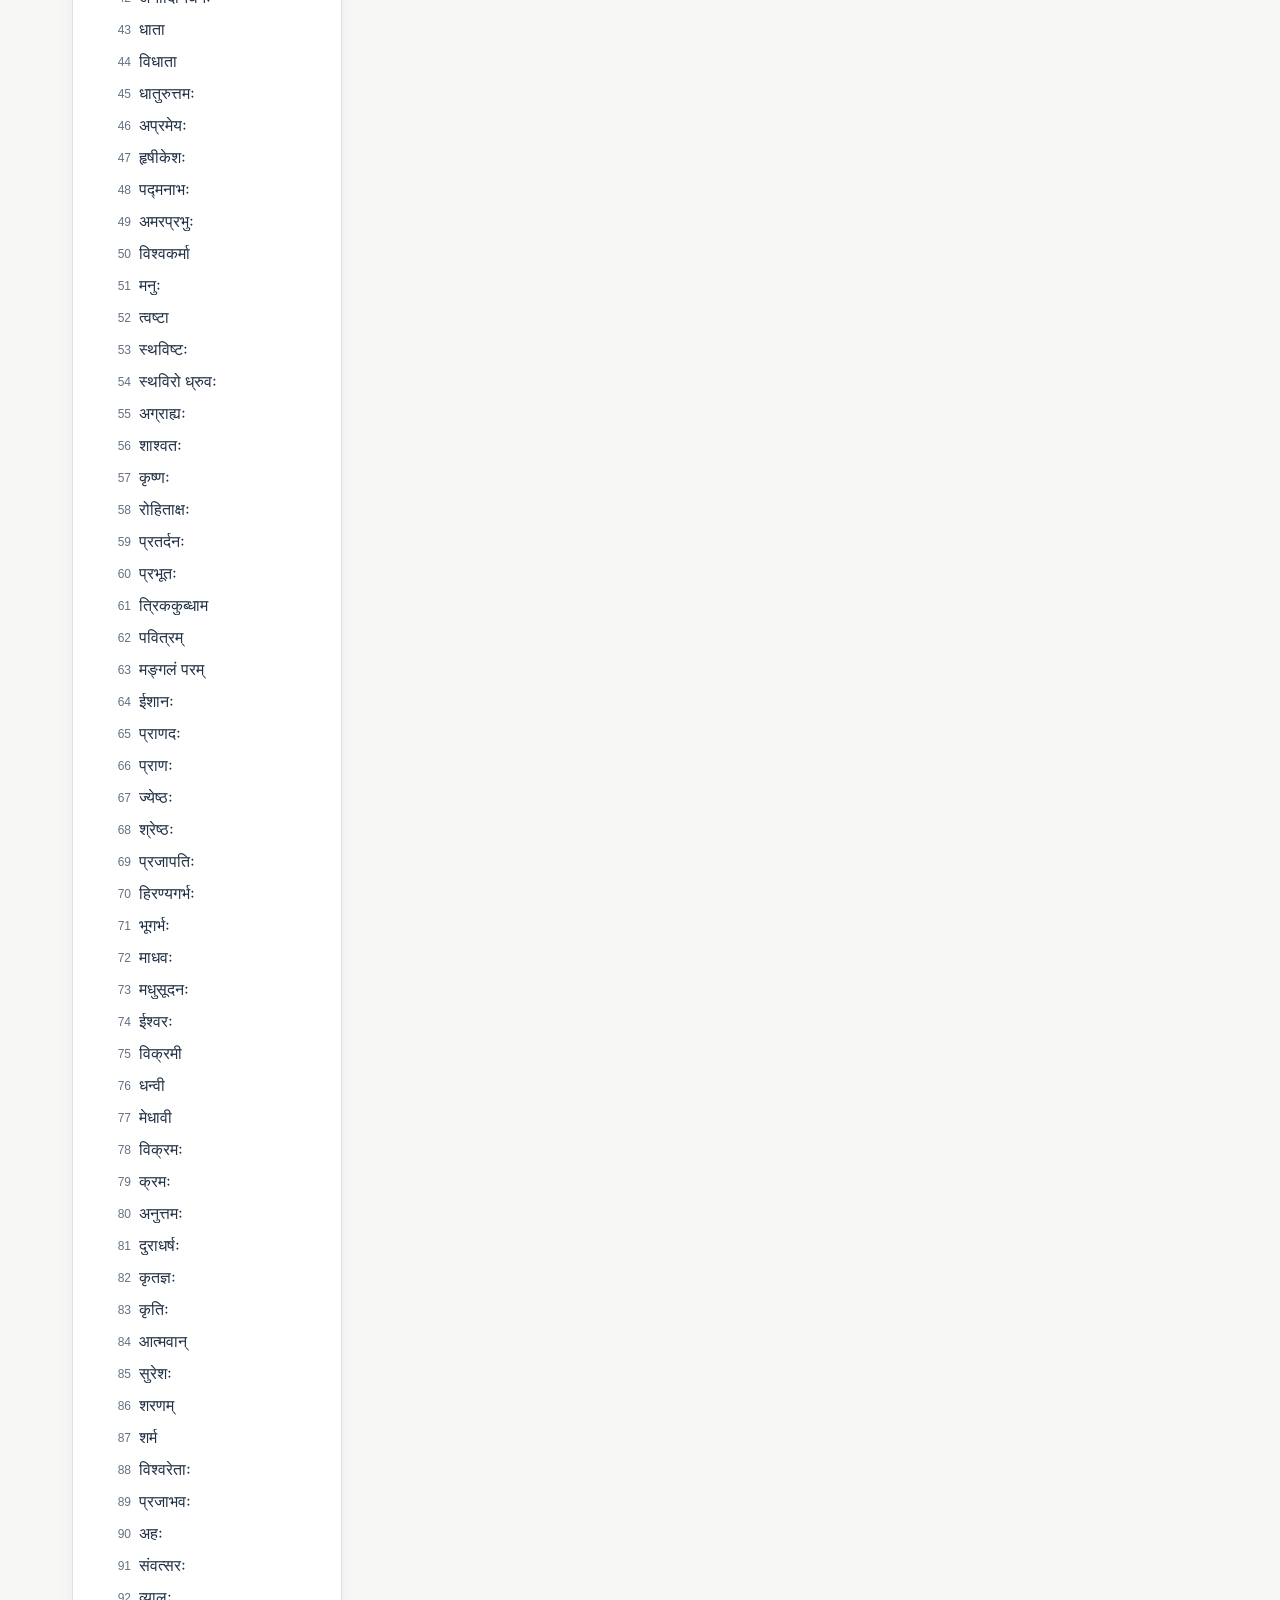
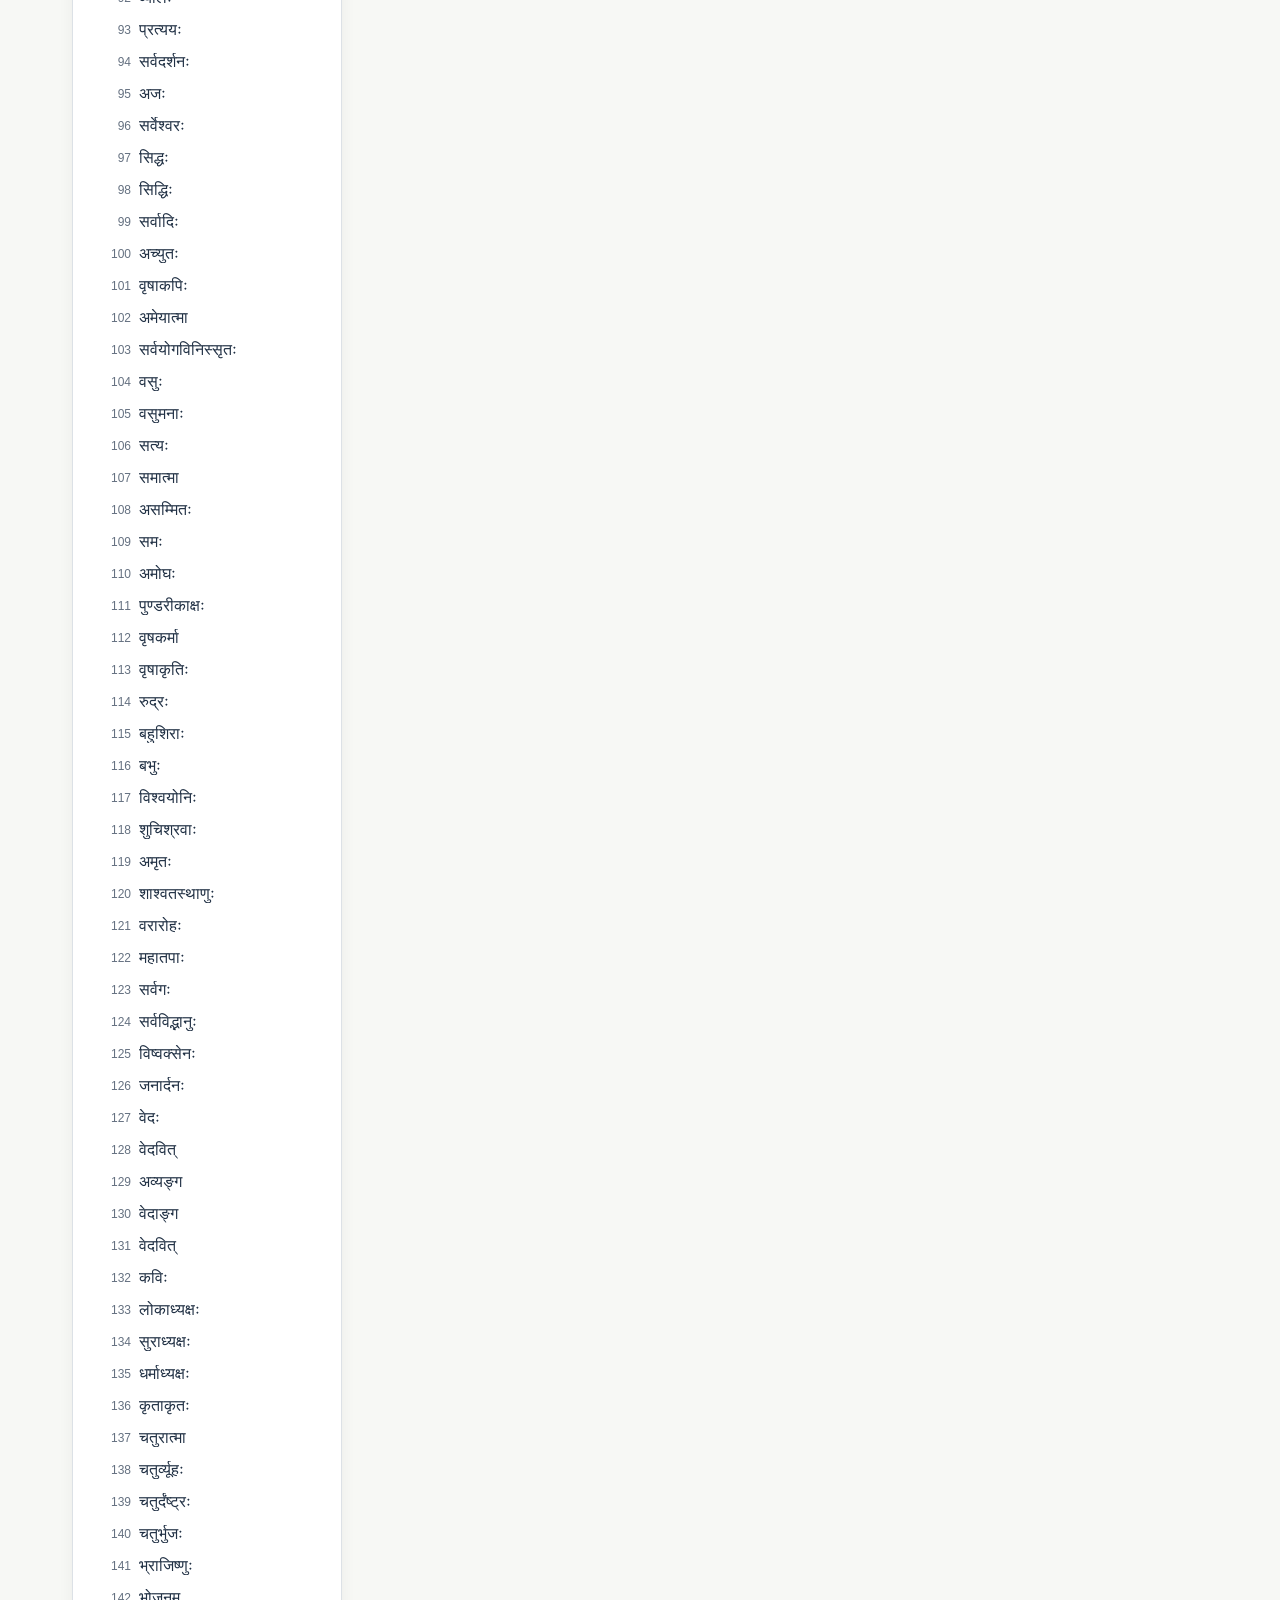
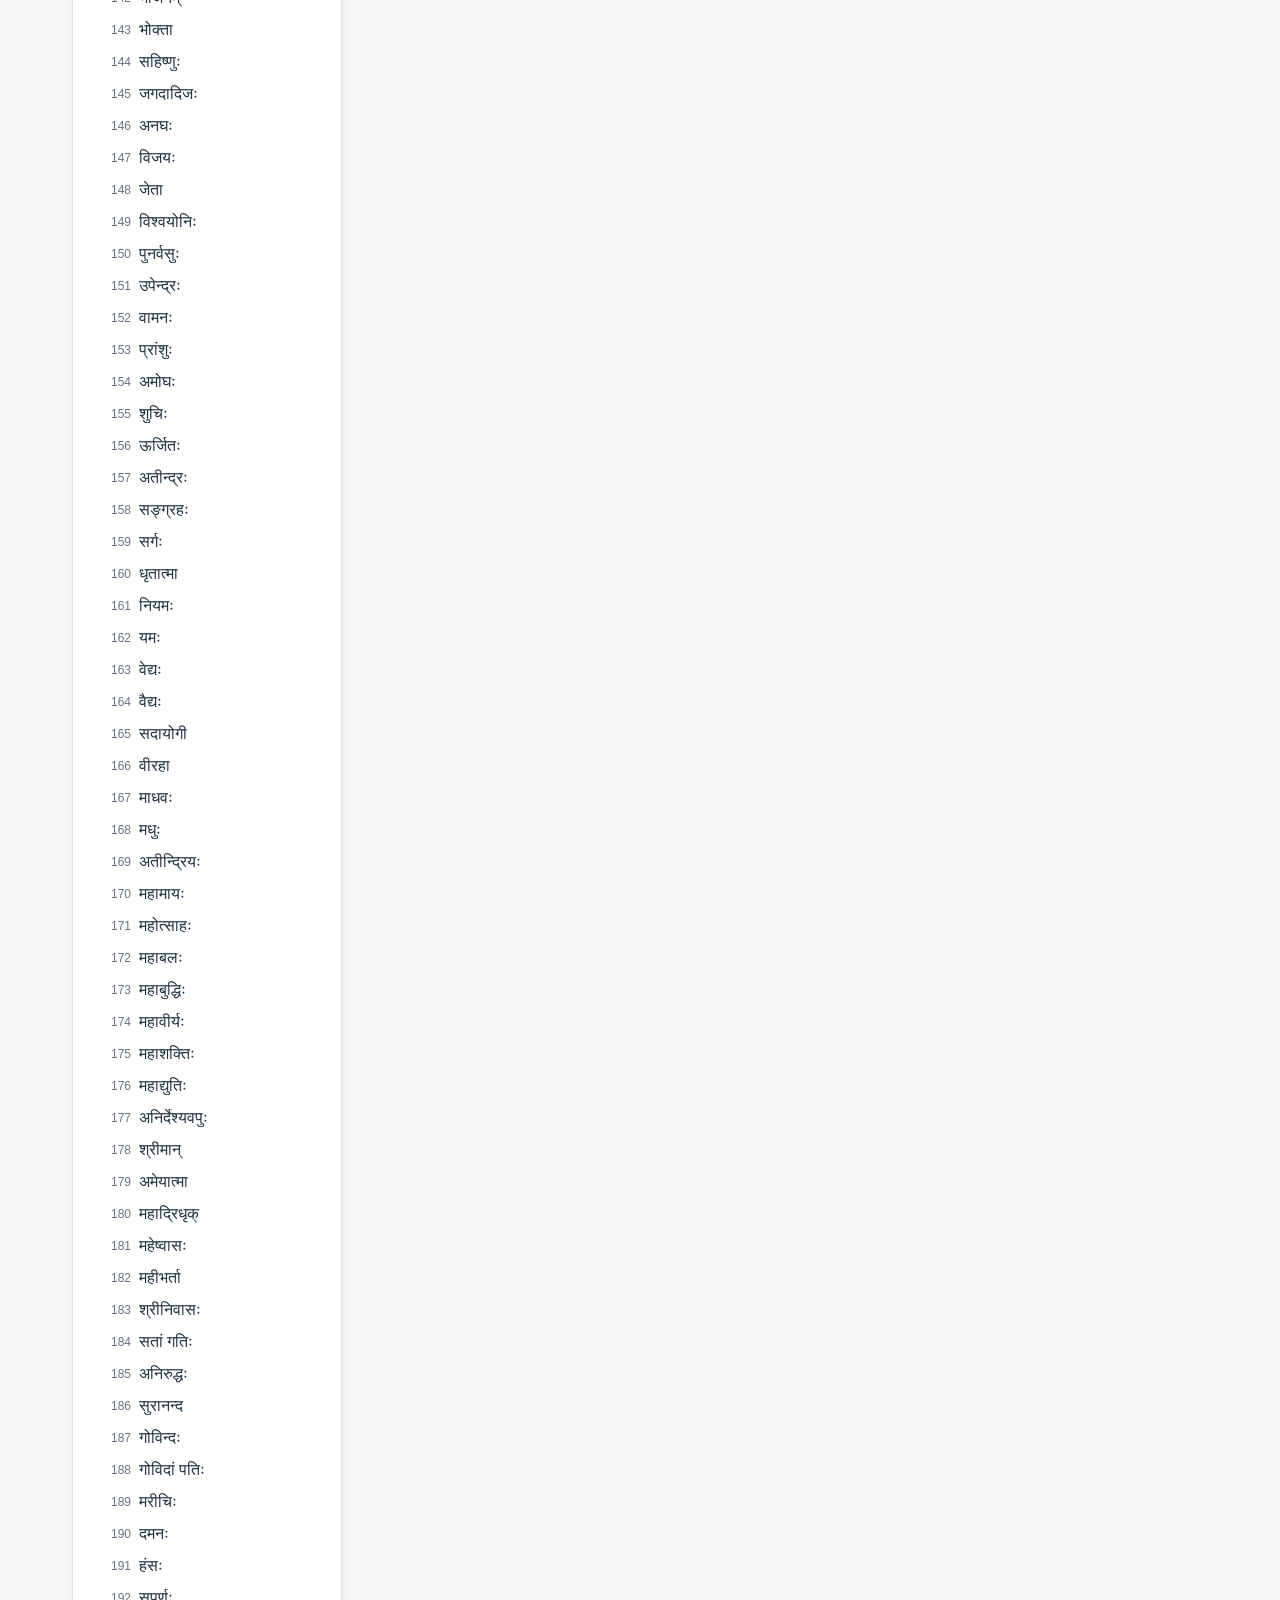
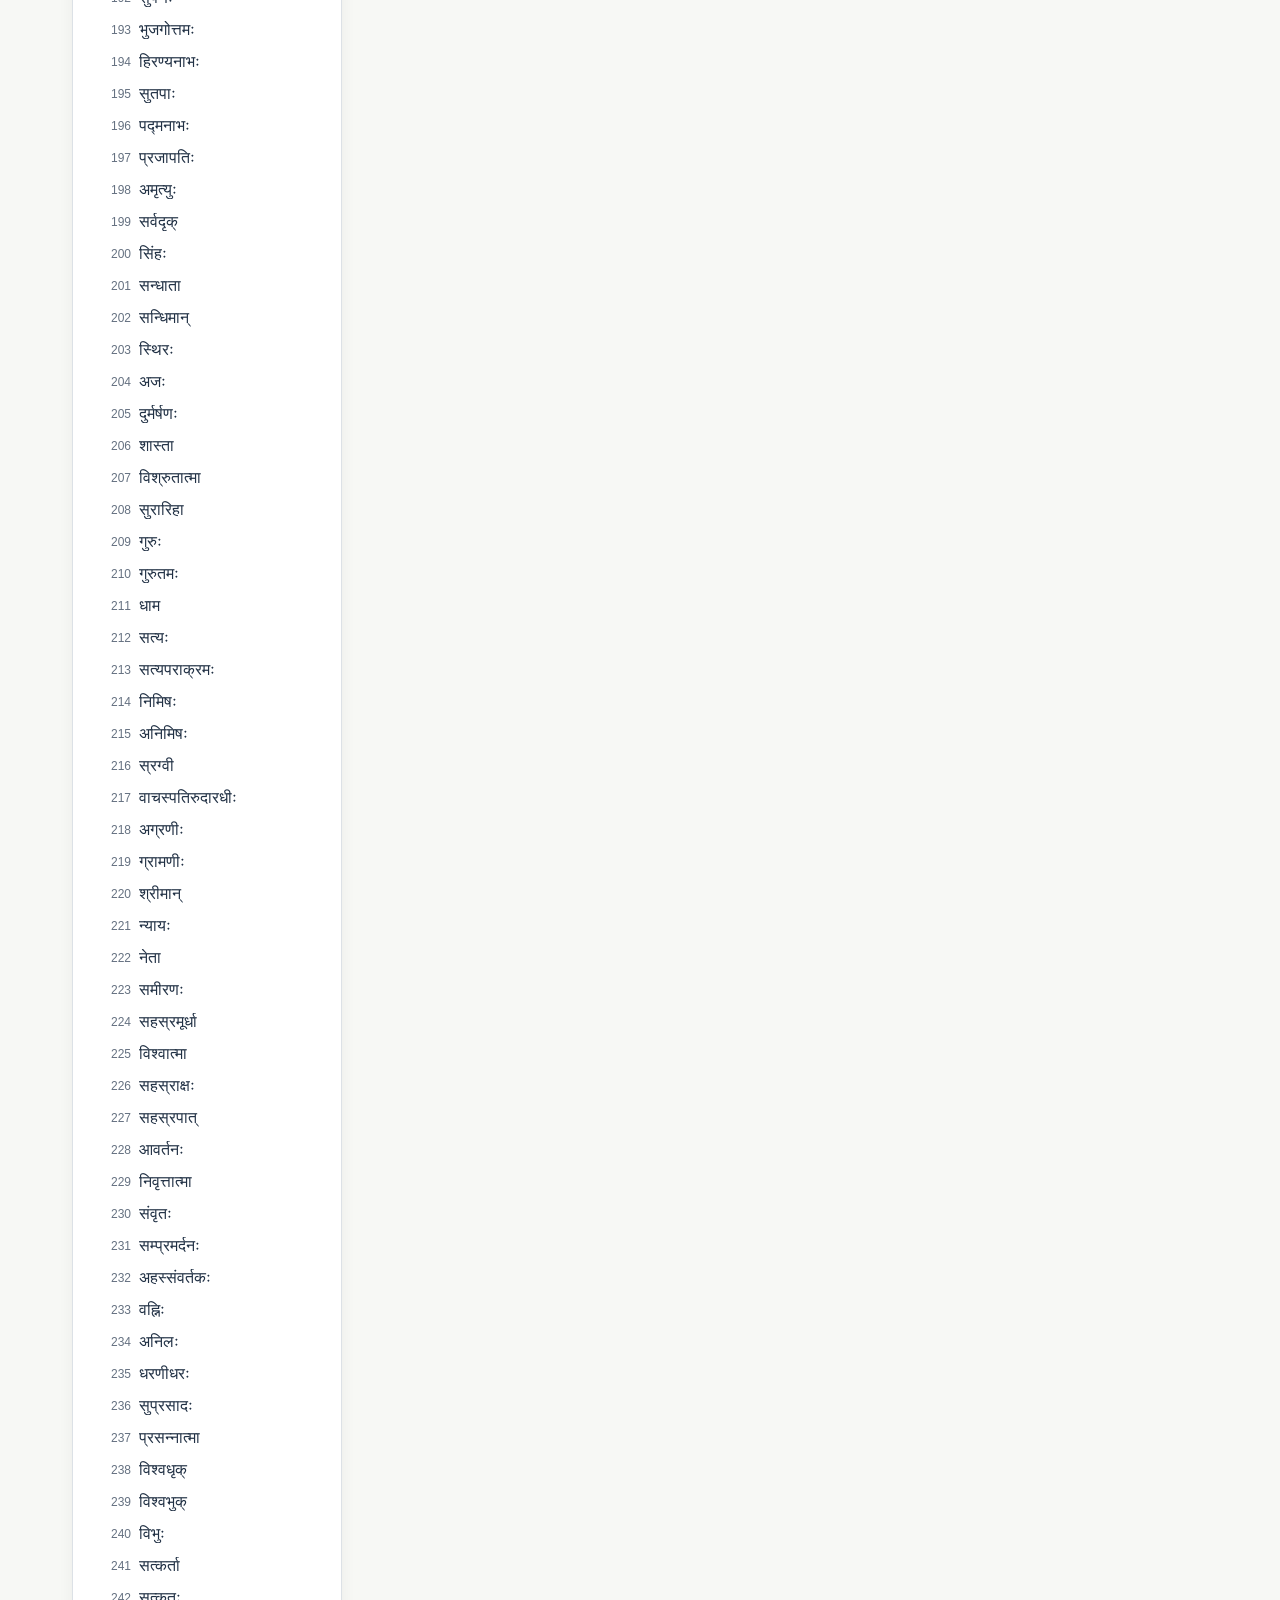
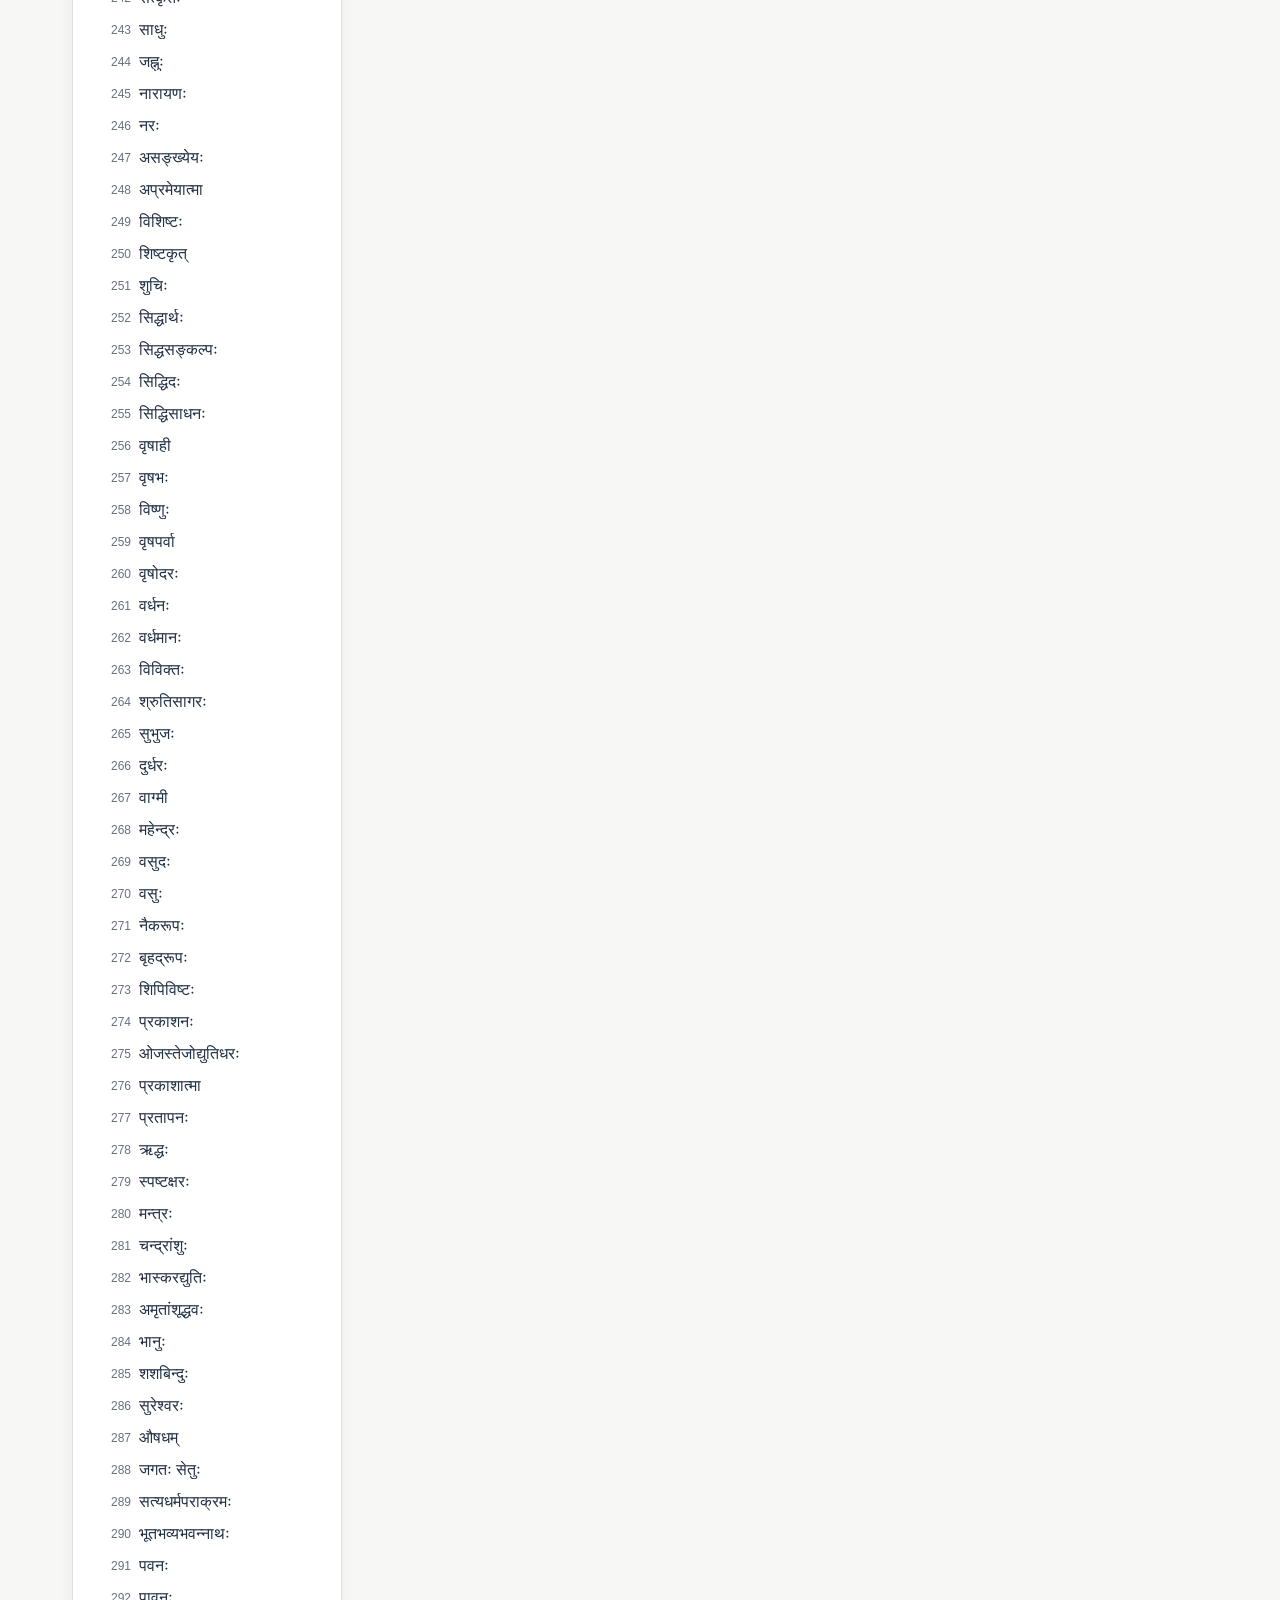
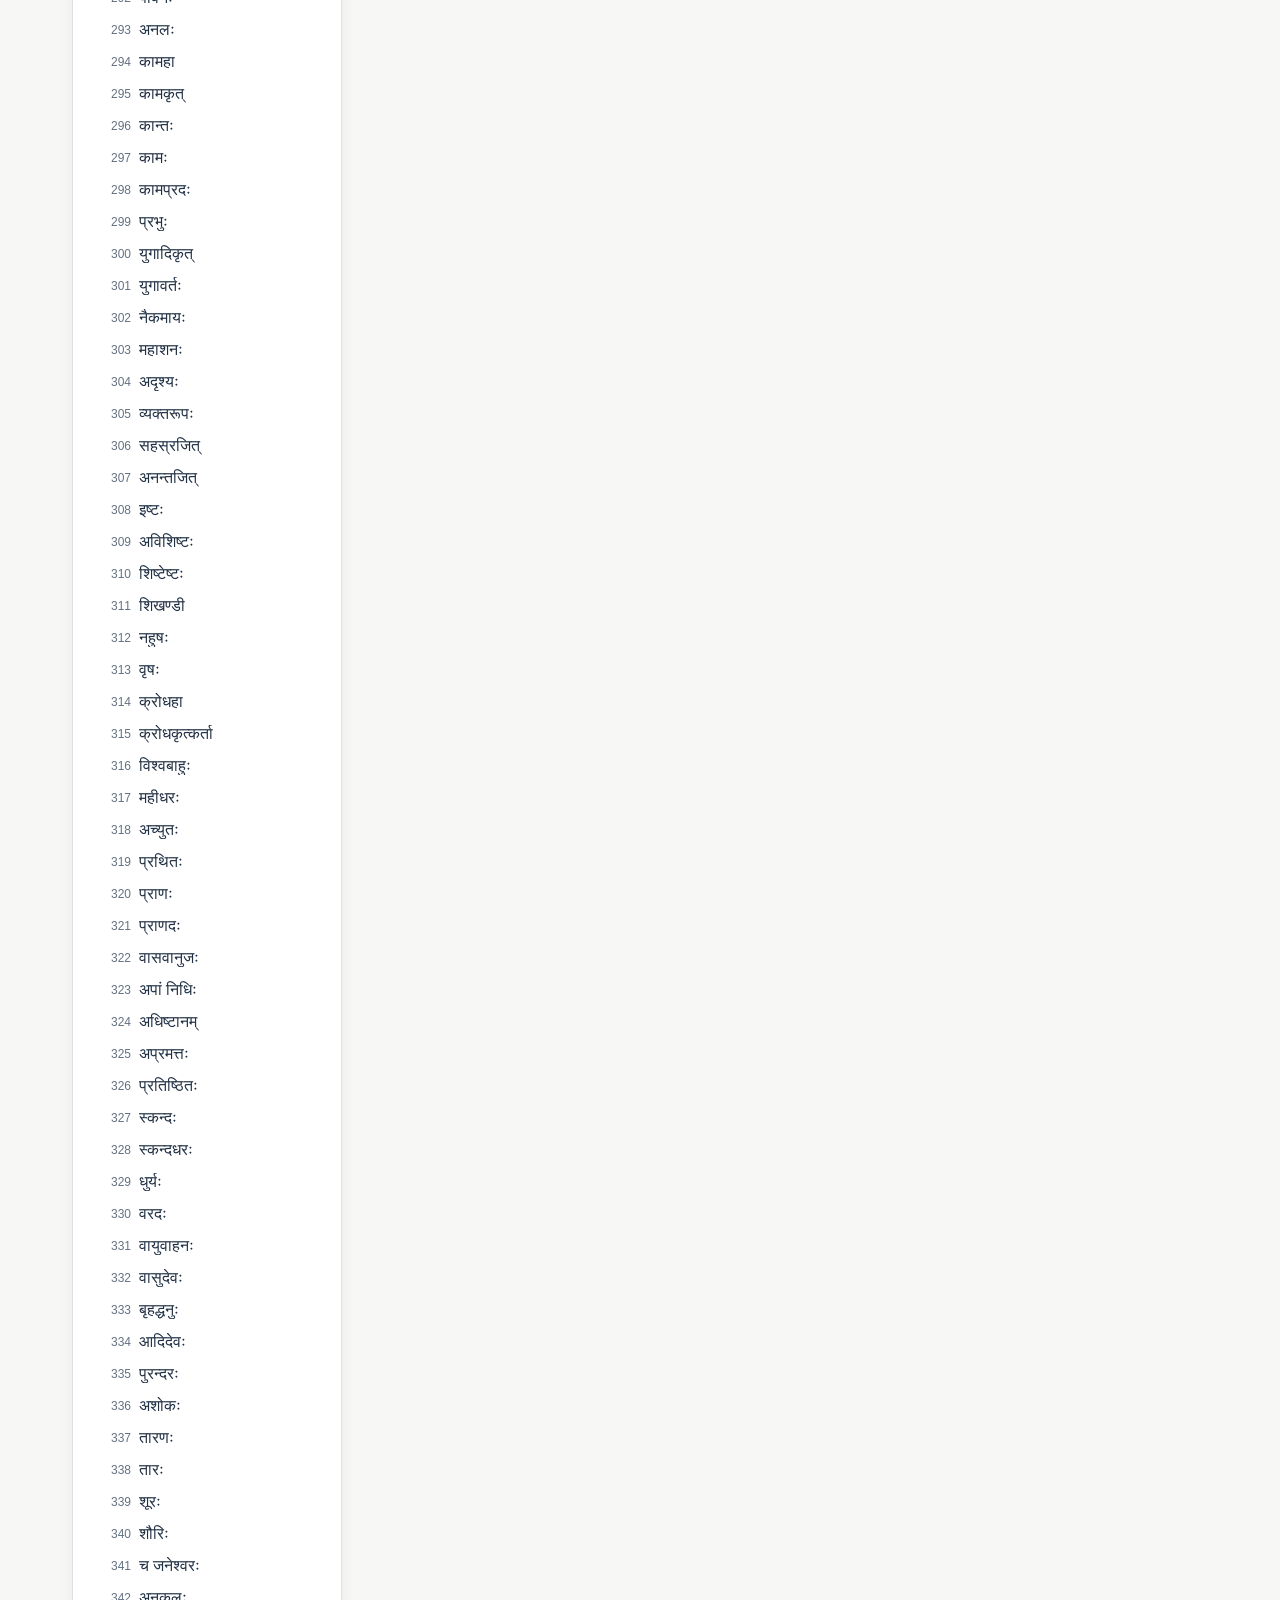
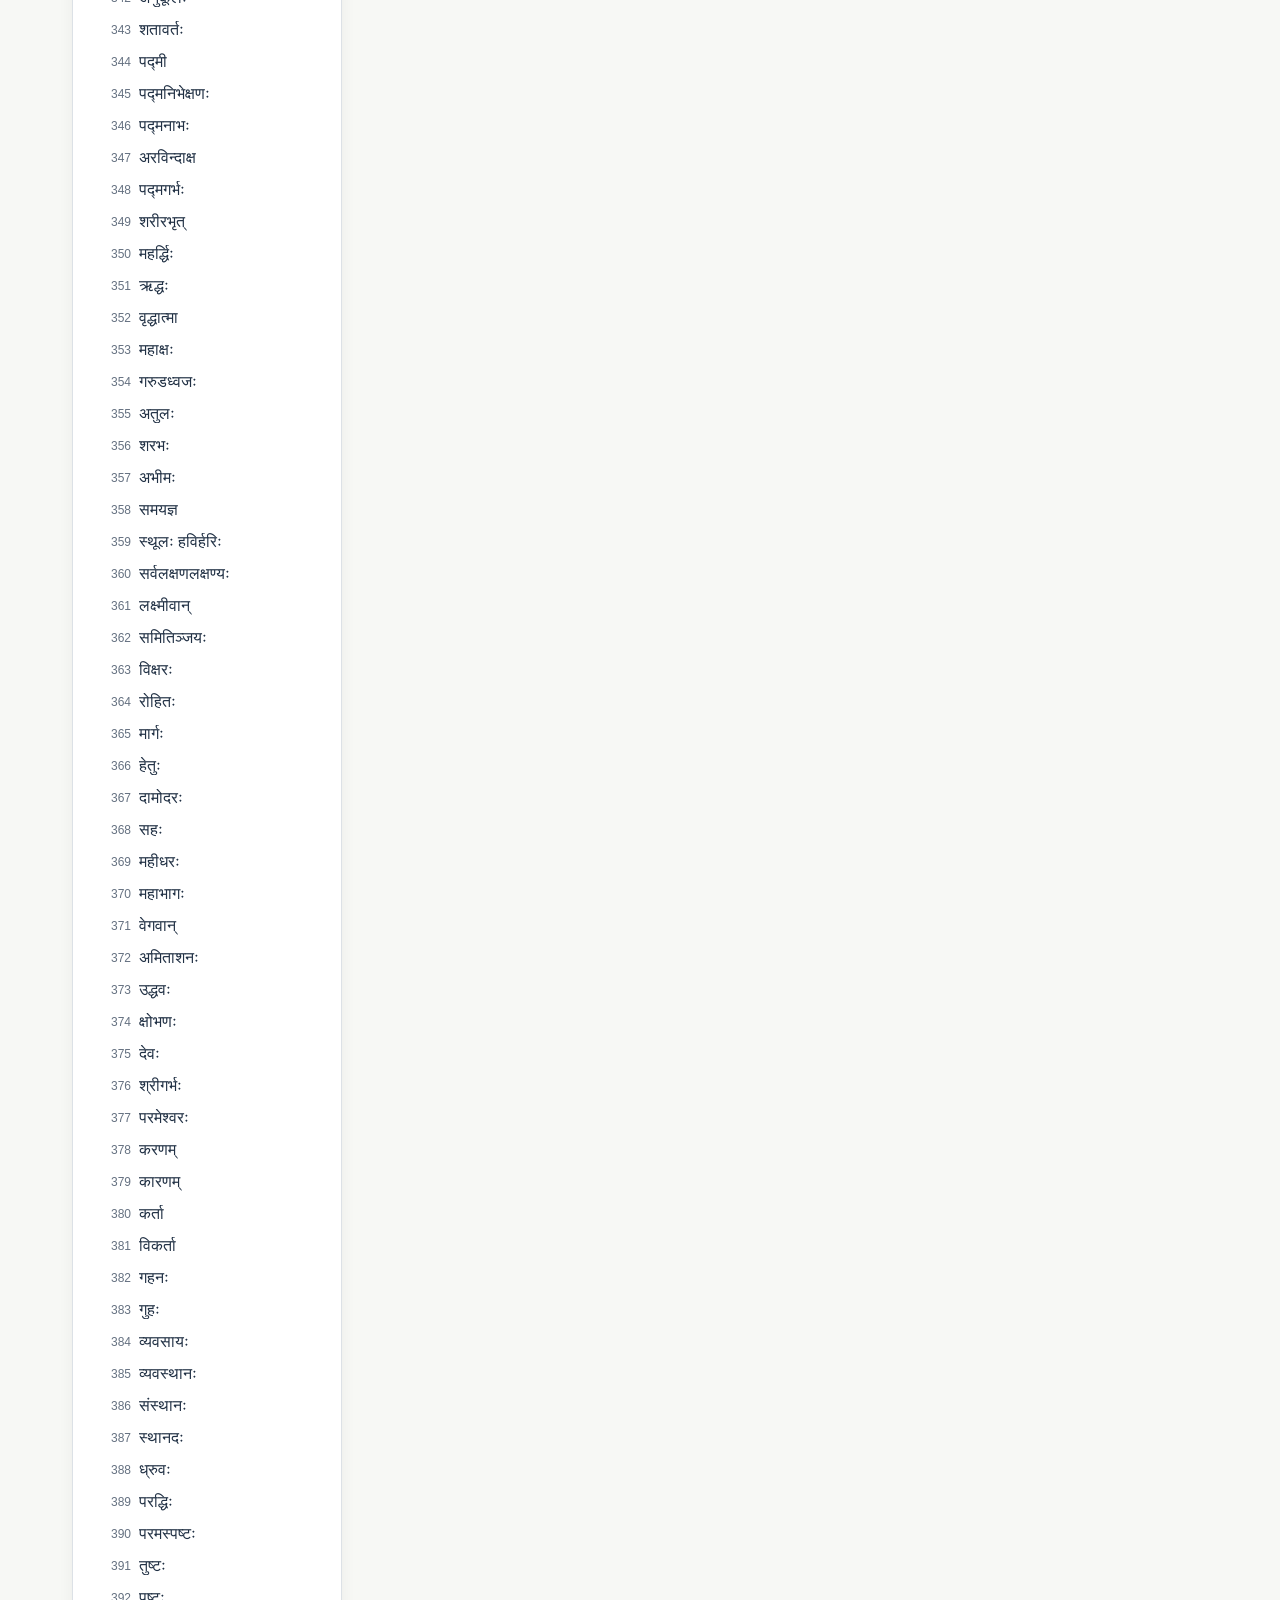
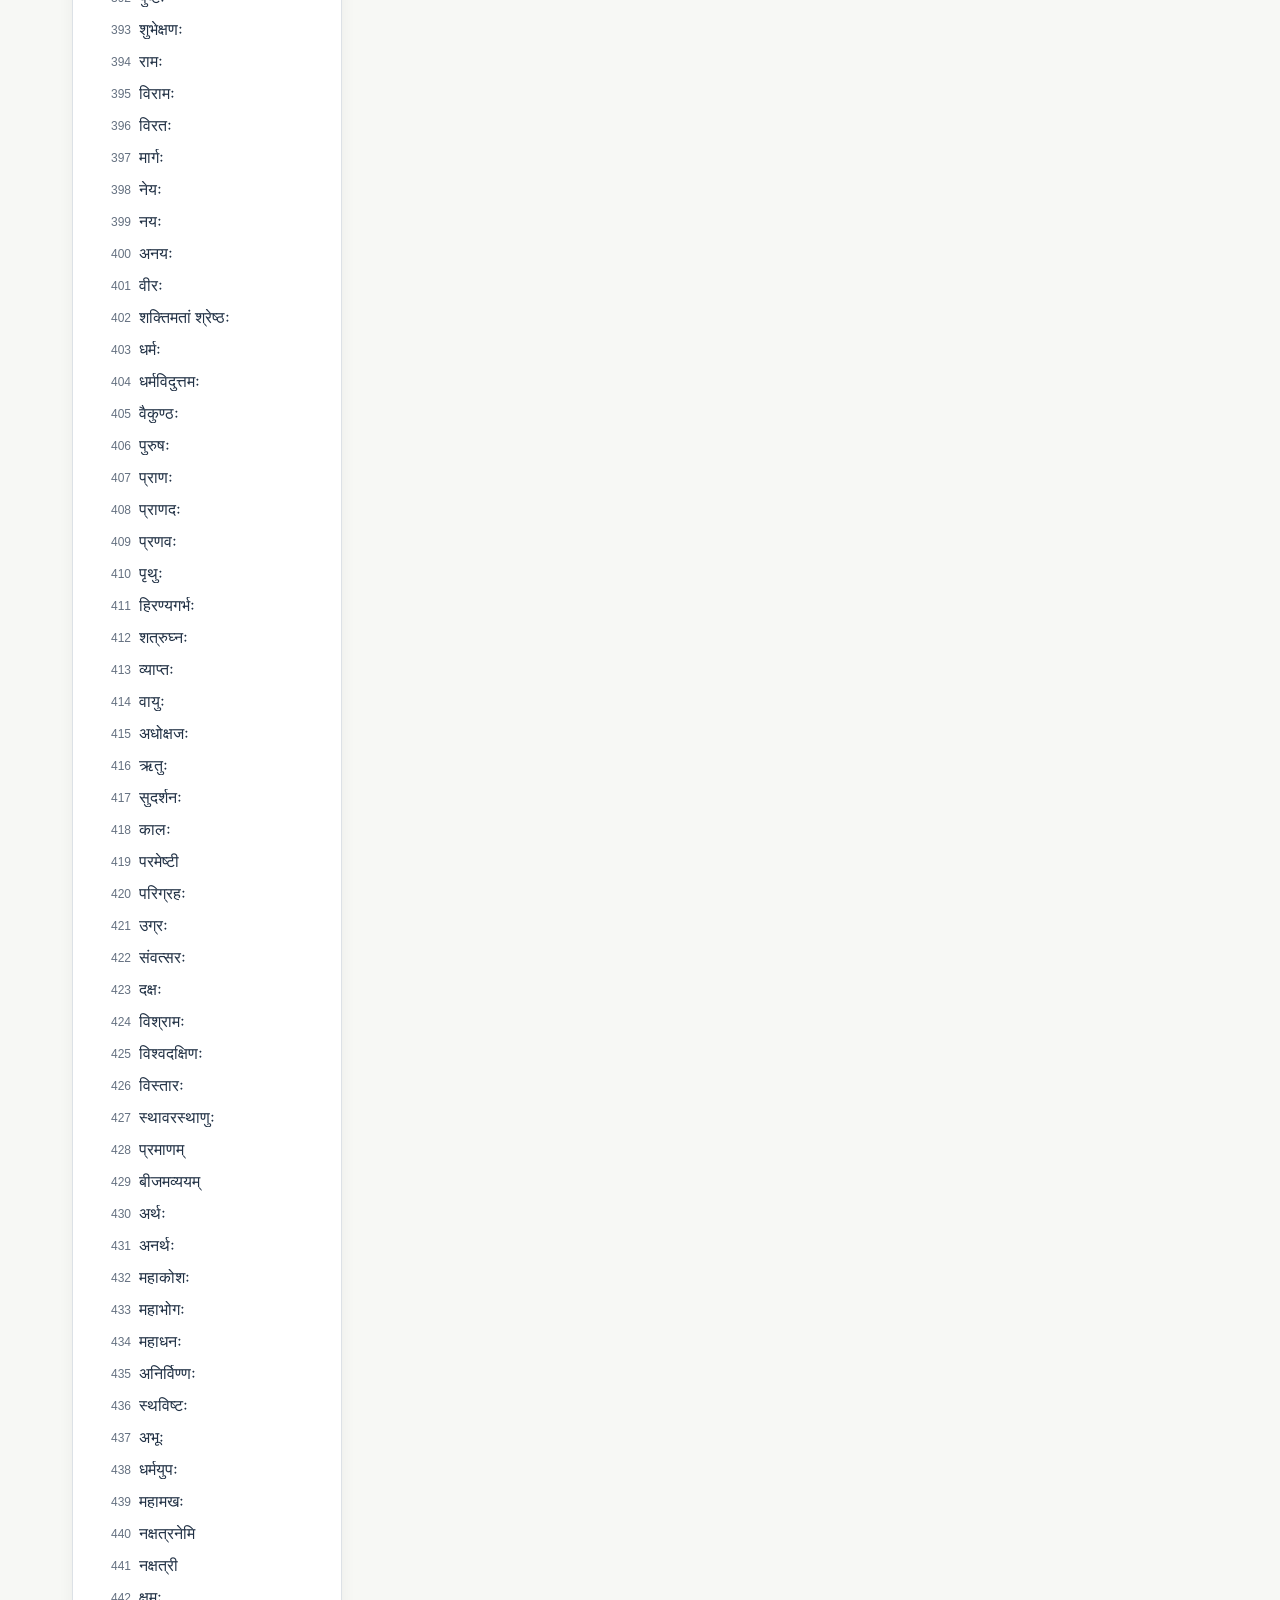
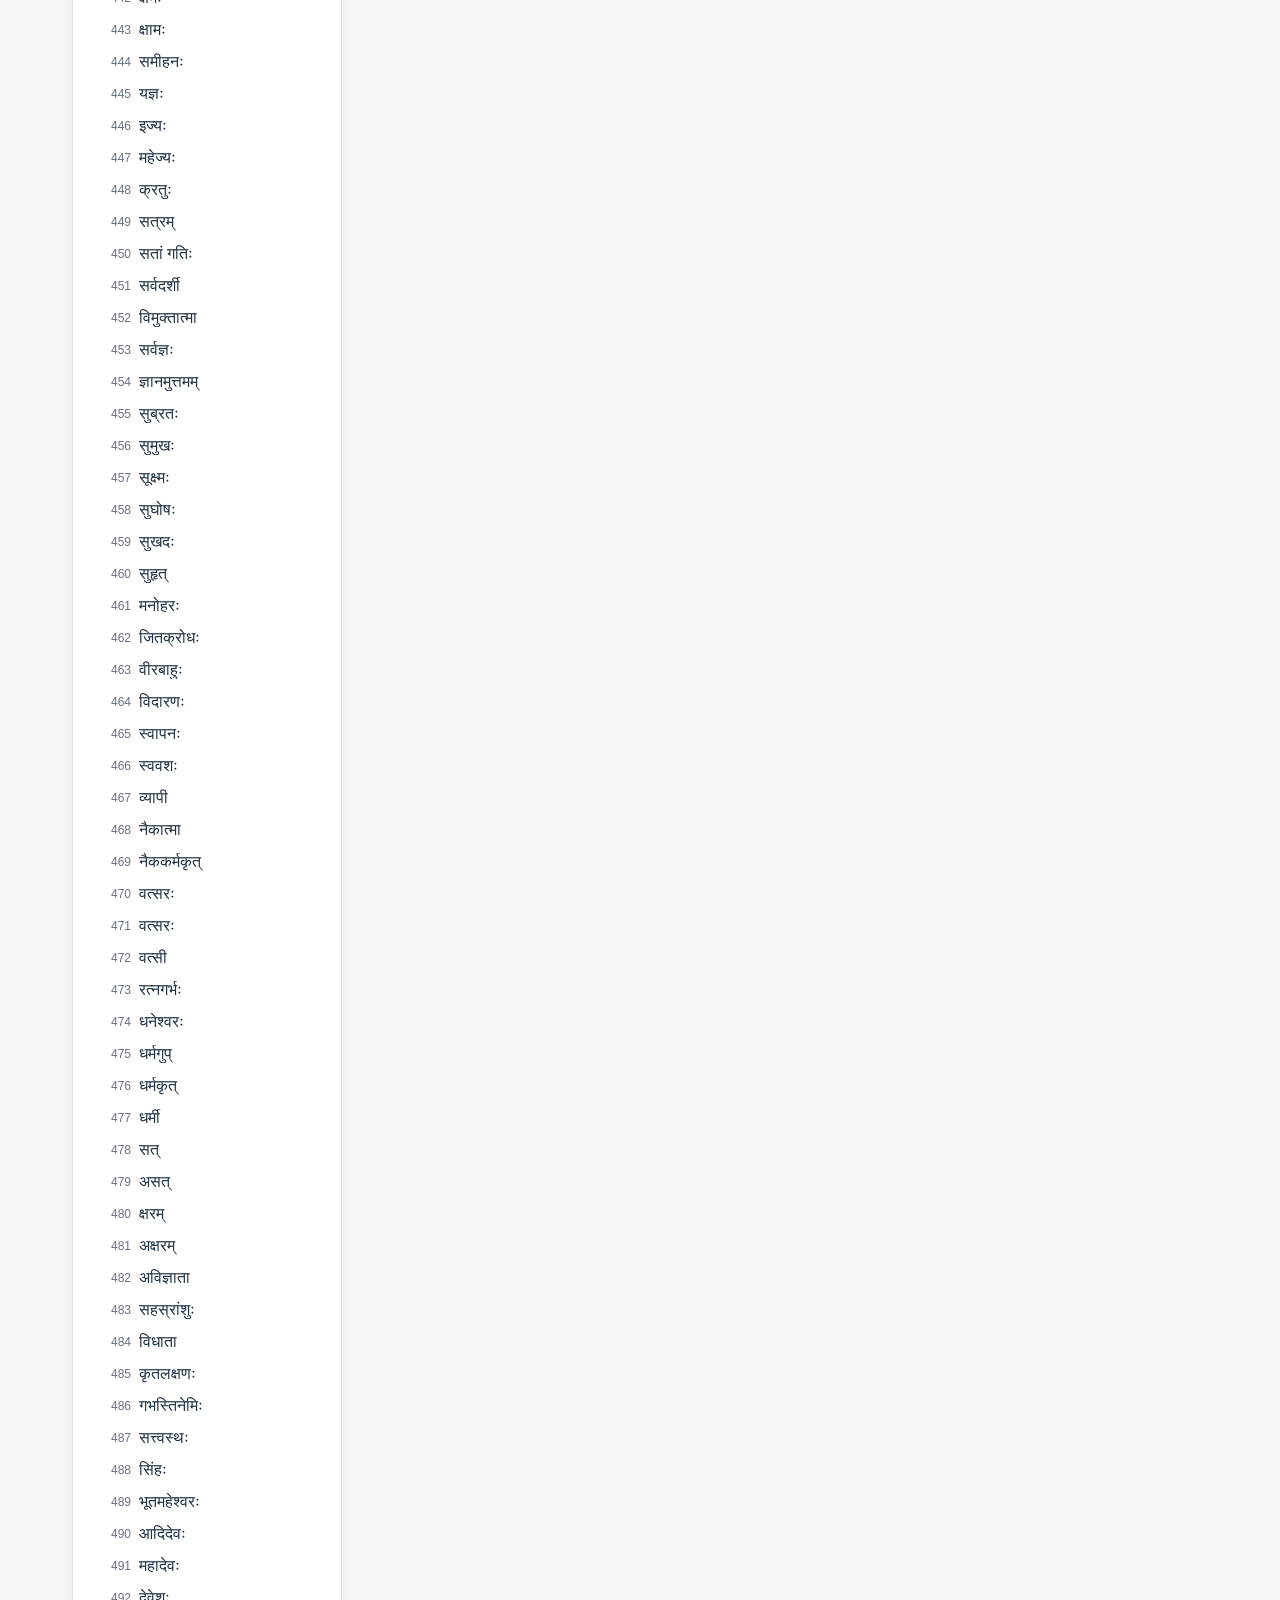
==== commit ffebd0ba: "Fix scroll-to-top when switching nāmas (v20) Take explicit control of the .nama-list scroll: call sc" ====
--- a/index.html
+++ b/index.html
@@ -11,7 +11,7 @@
     <link rel="manifest" href="manifest.webmanifest?v=16">
     <link rel="icon" href="icon.svg" type="image/svg+xml">
     <link rel="apple-touch-icon" href="icon.svg">
-    <link rel="stylesheet" href="styles.css?v=19">
+    <link rel="stylesheet" href="styles.css?v=20">
   </head>
   <body>
     <main class="app-shell">
@@ -73,6 +73,6 @@
       <button id="closeHelpButton" type="button">Close</button>
     </dialog>
 
-    <script src="app.js?v=19"></script>
+    <script src="app.js?v=20"></script>
   </body>
 </html>
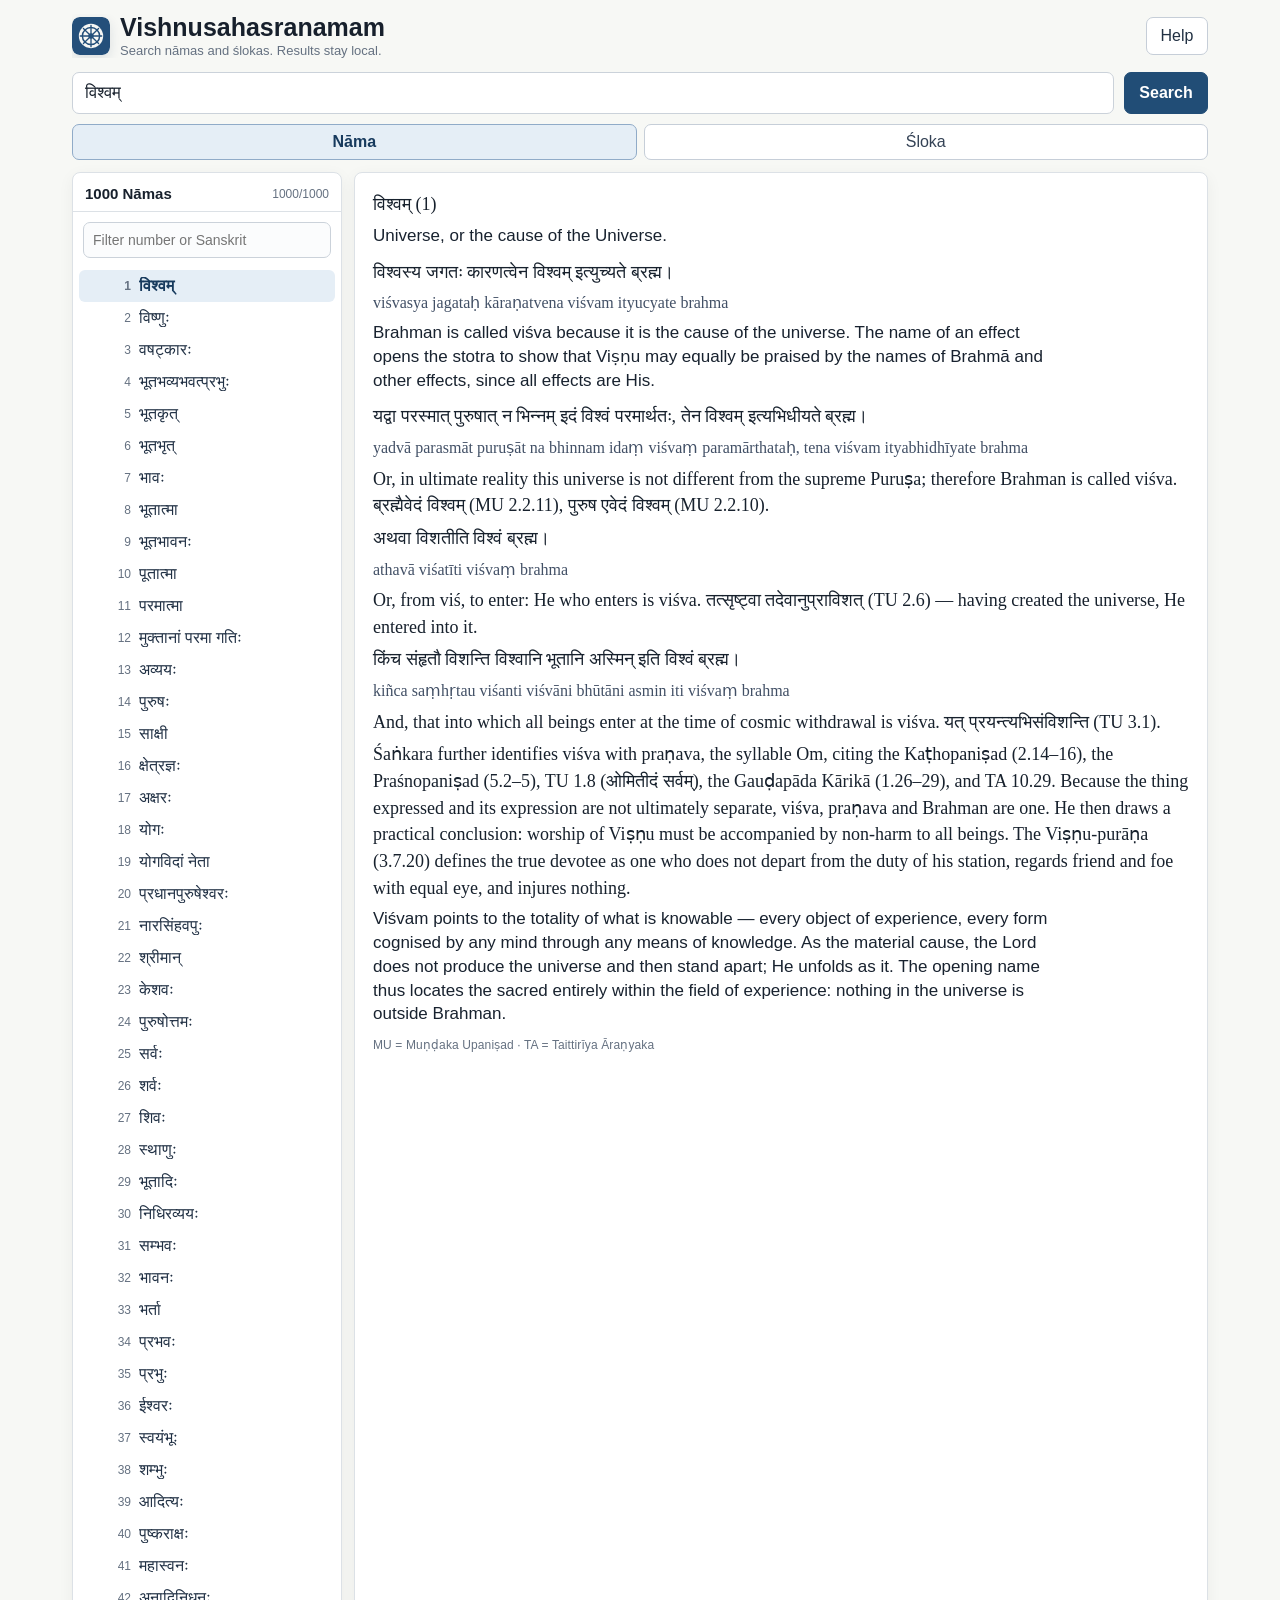
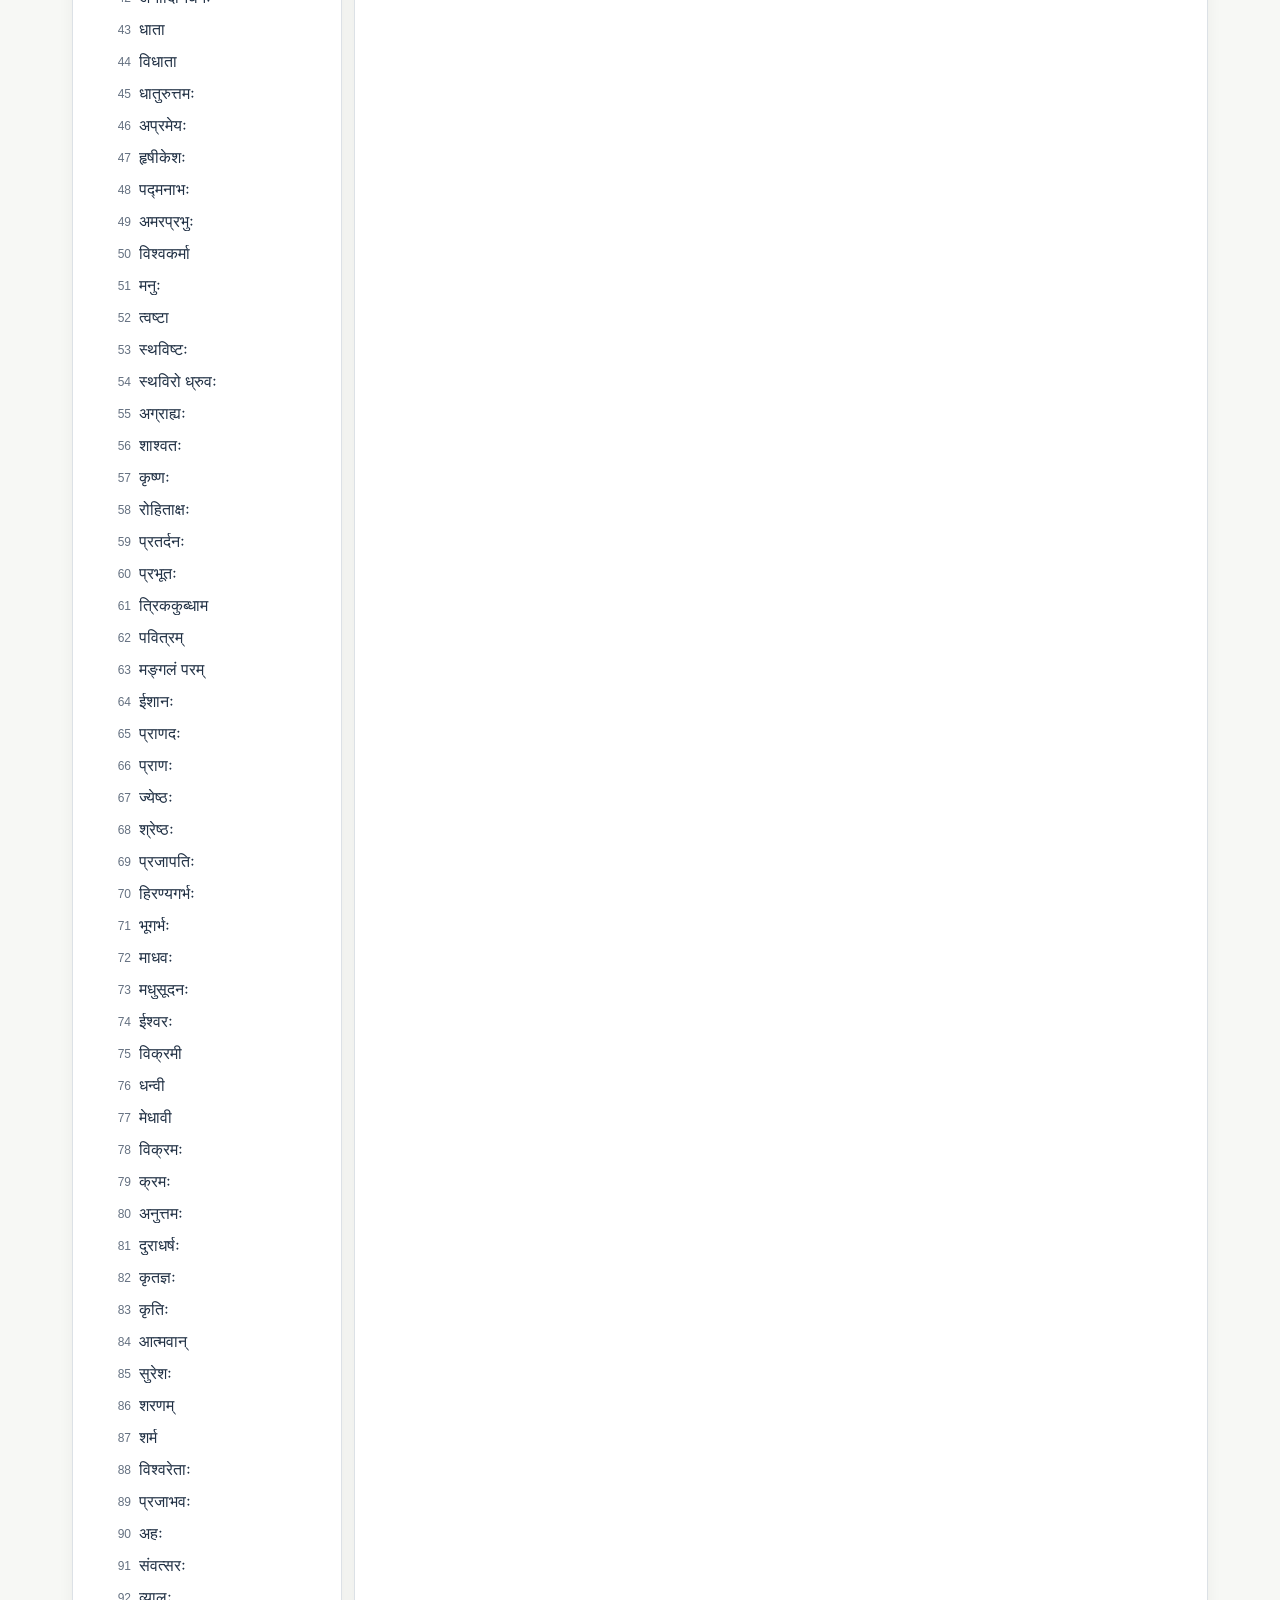
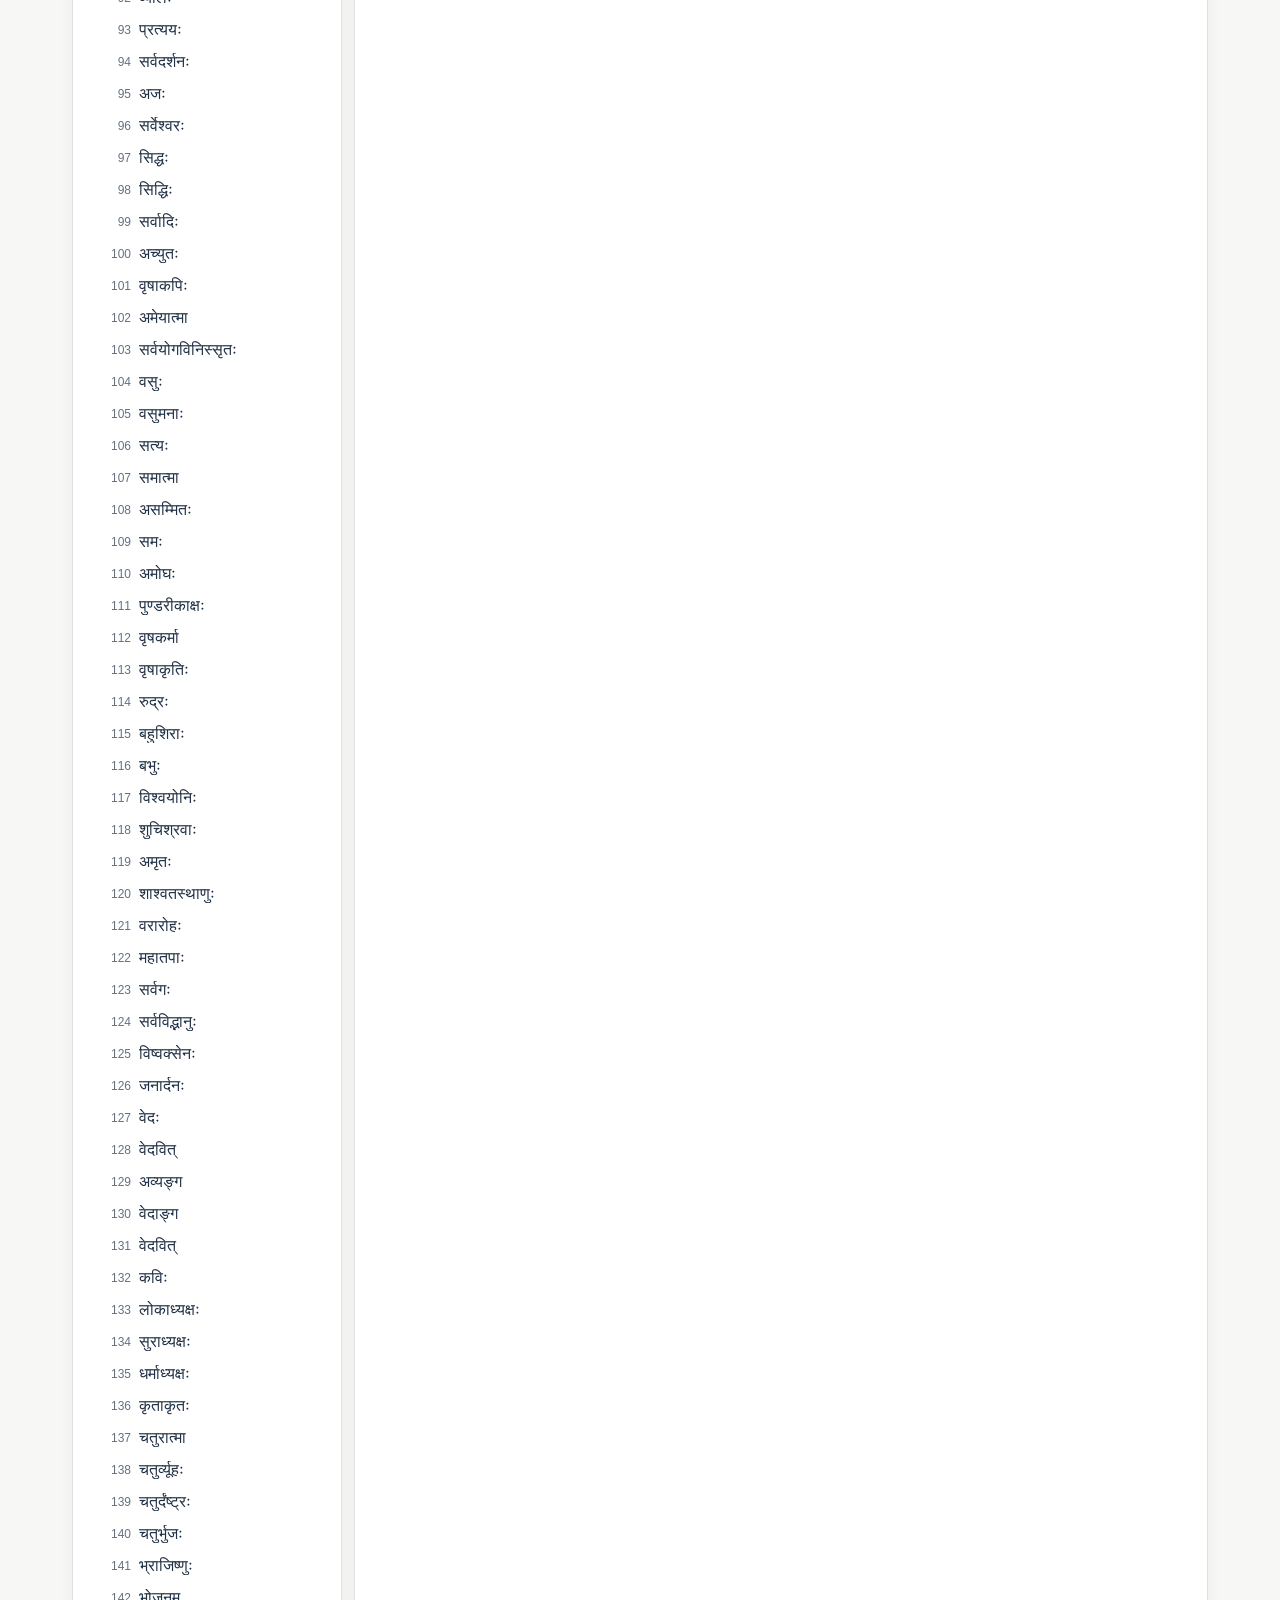
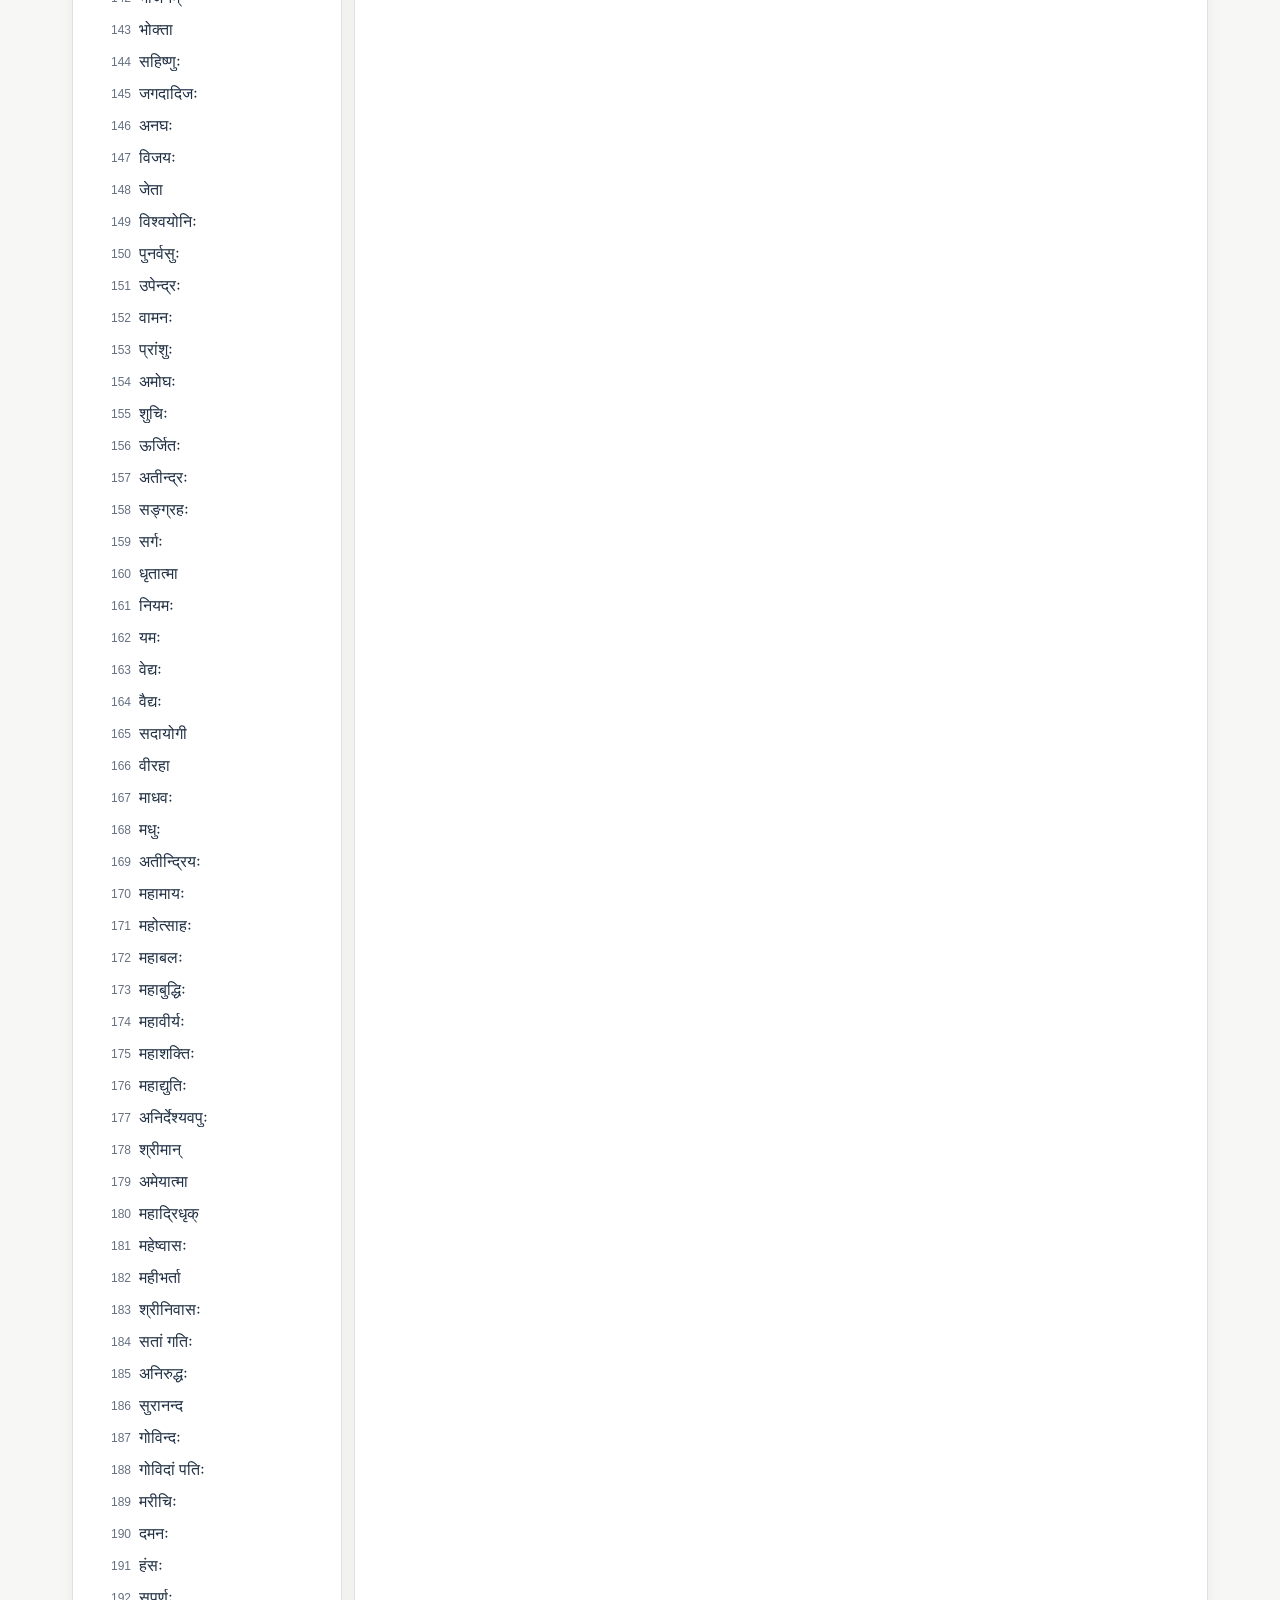
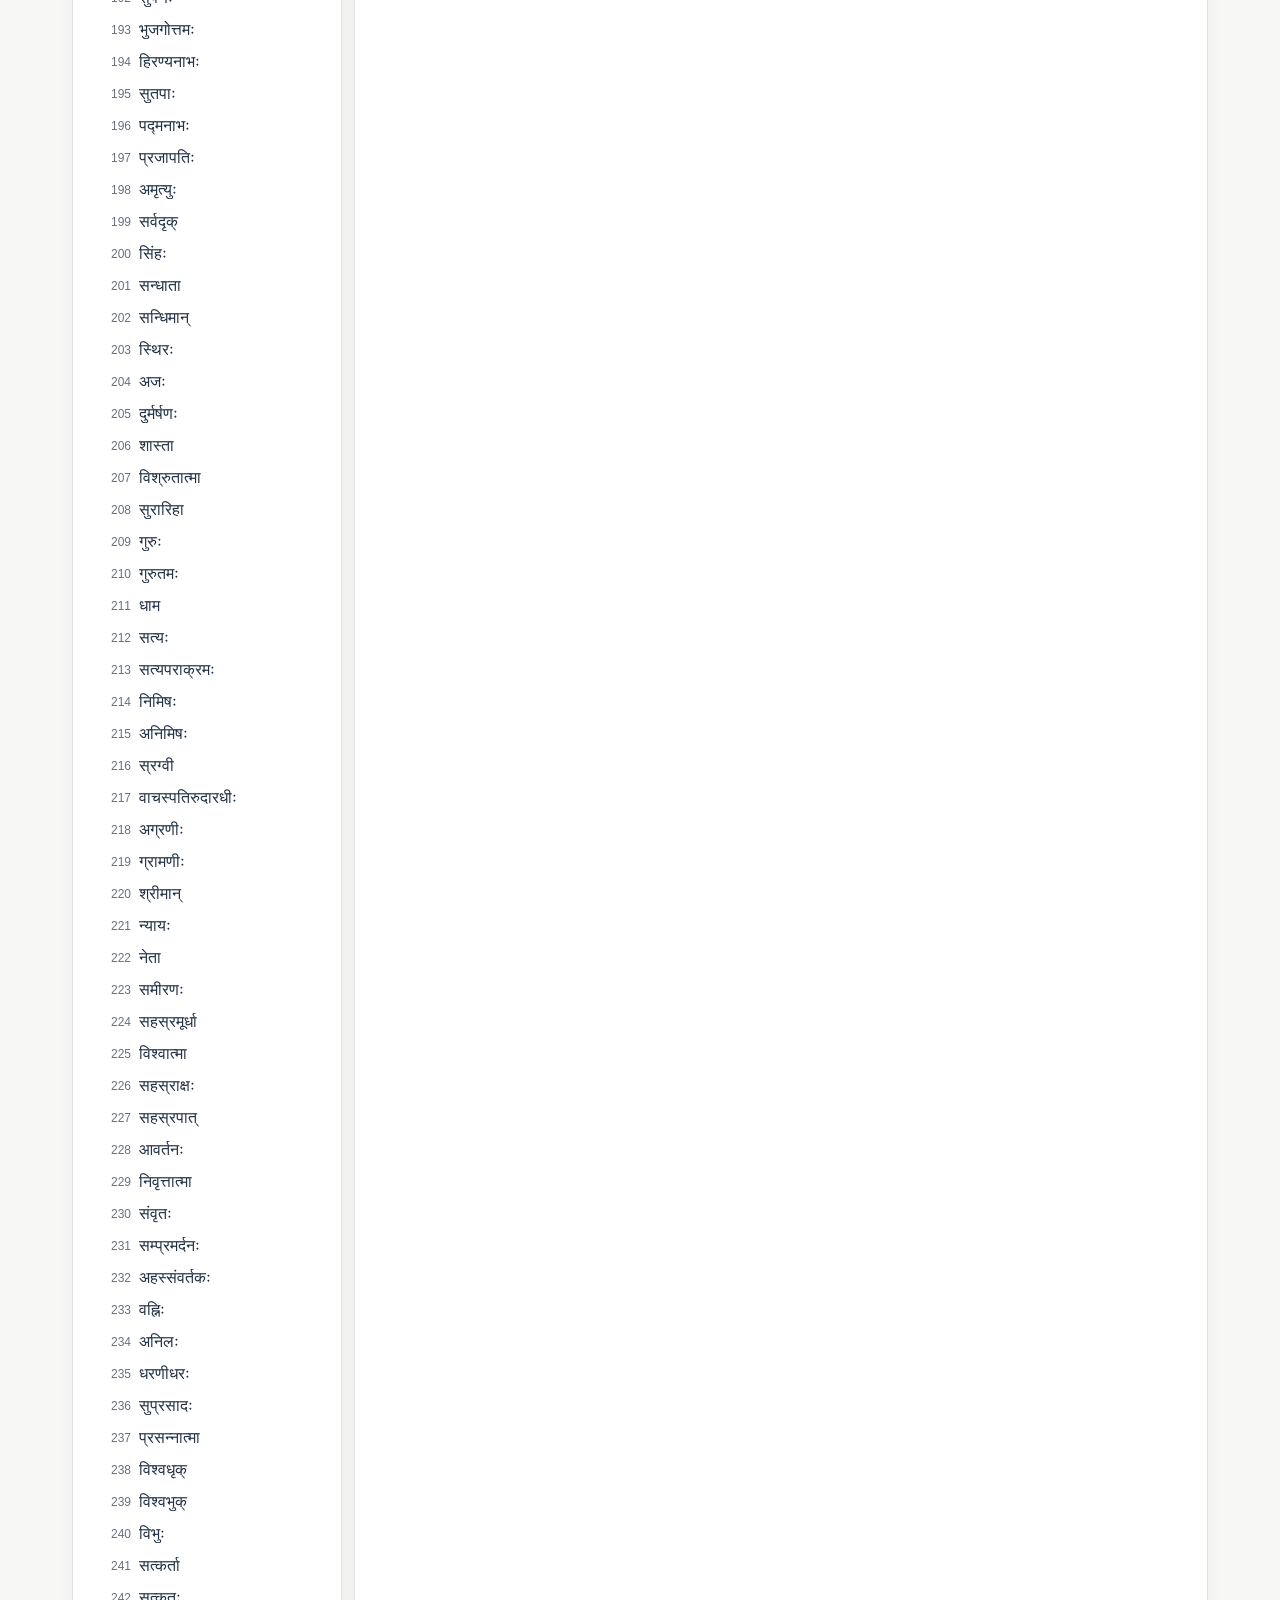
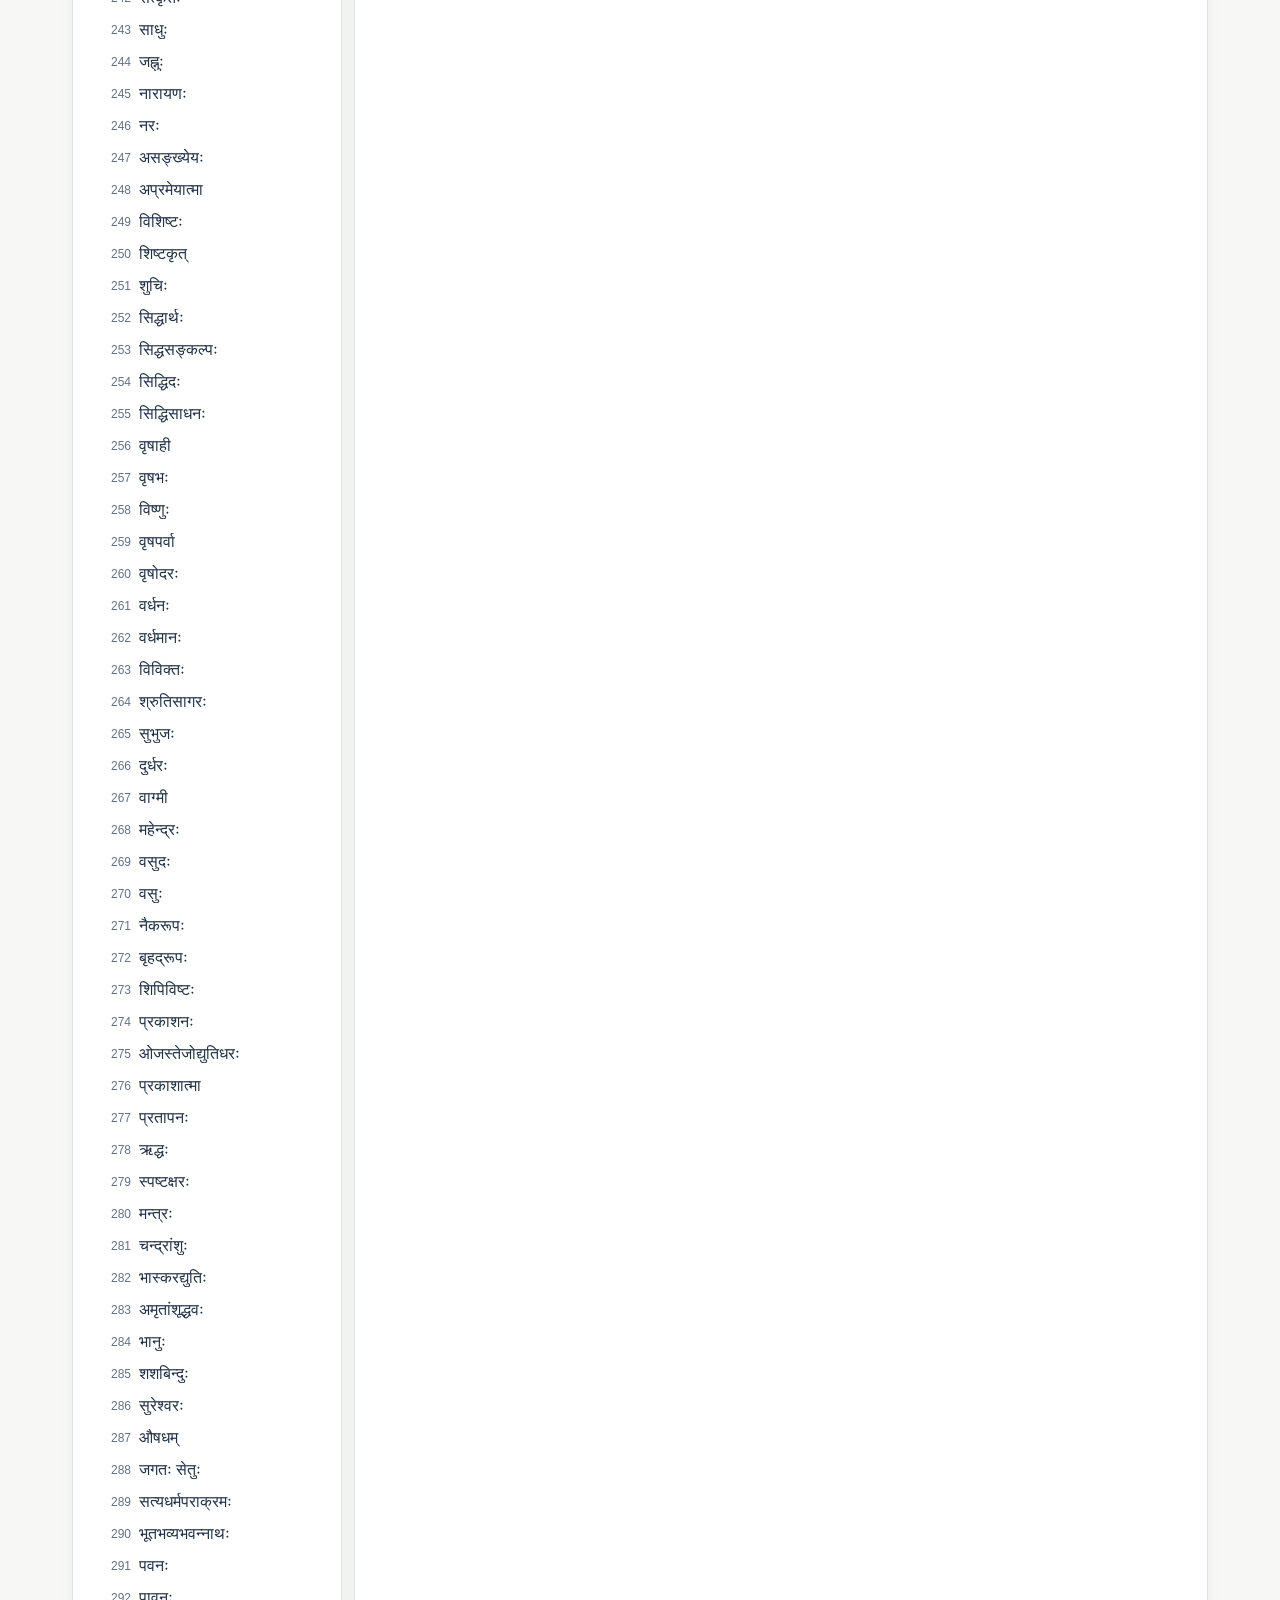
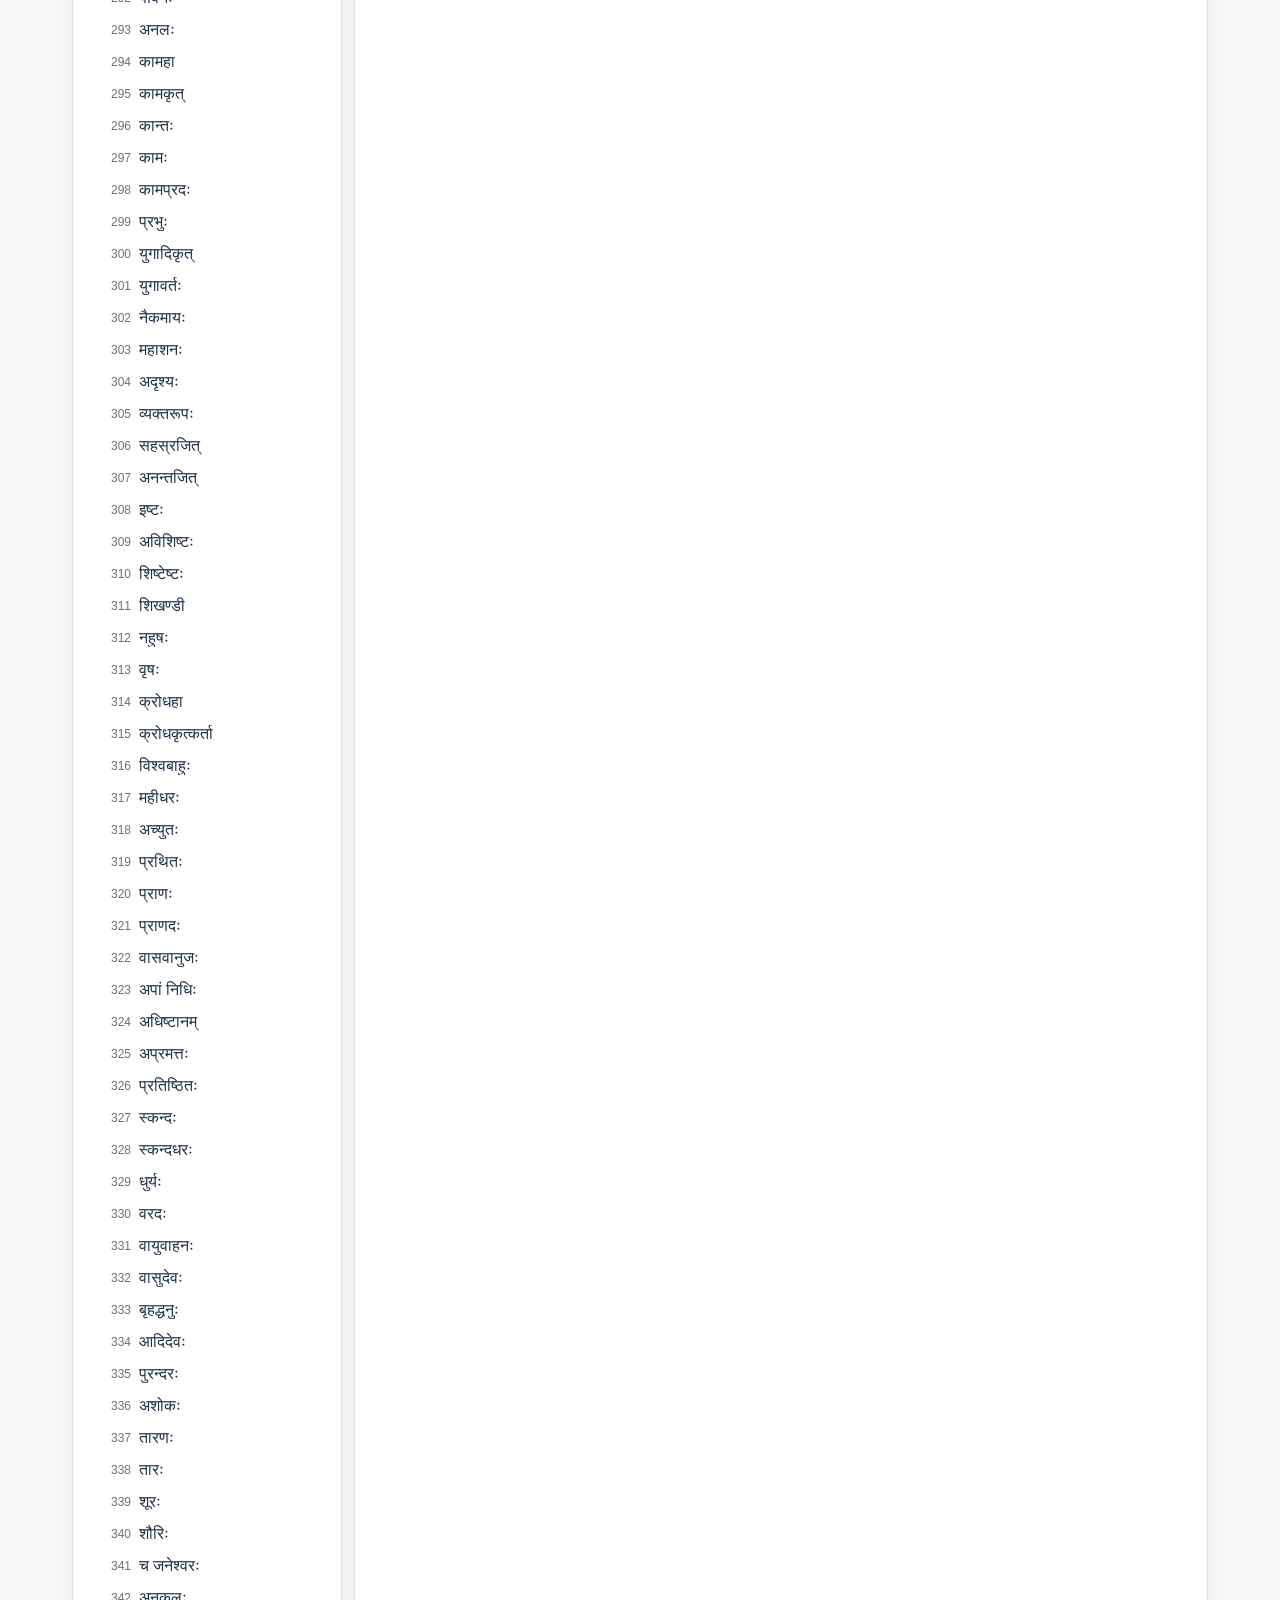
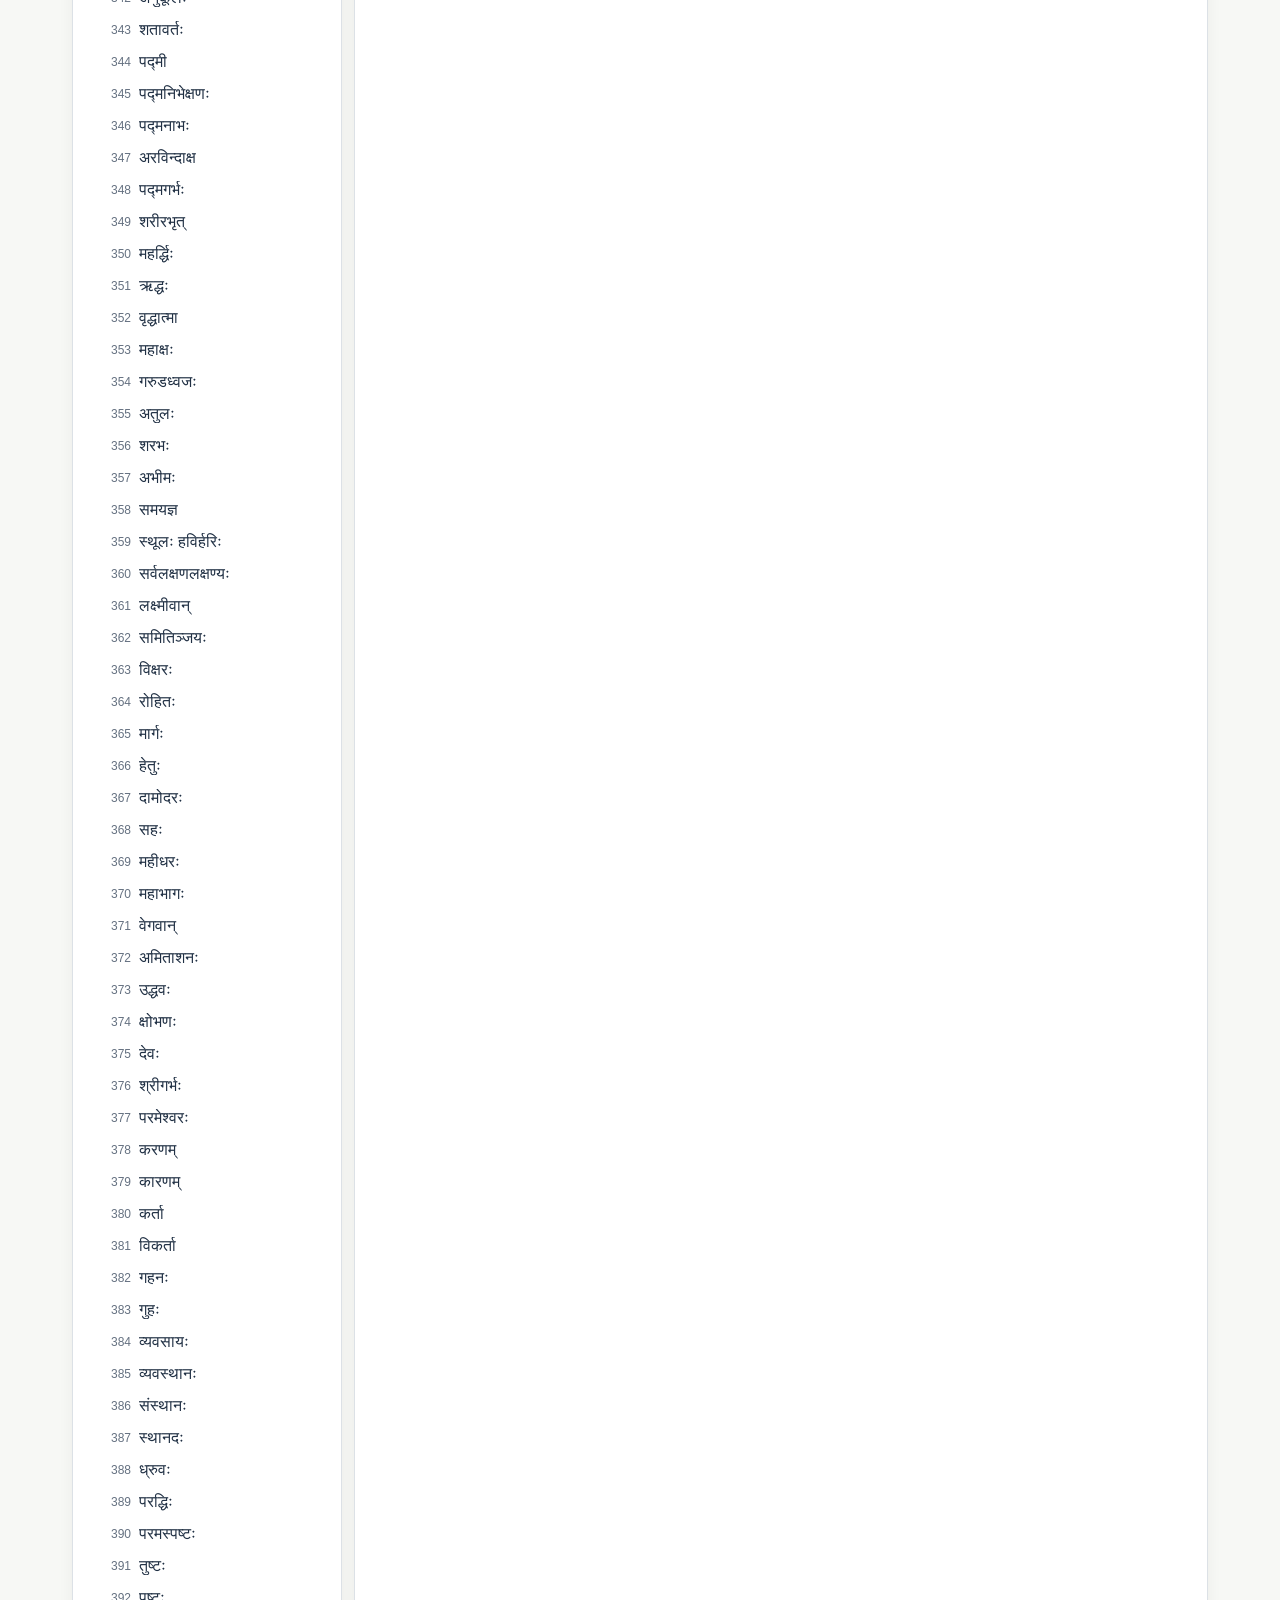
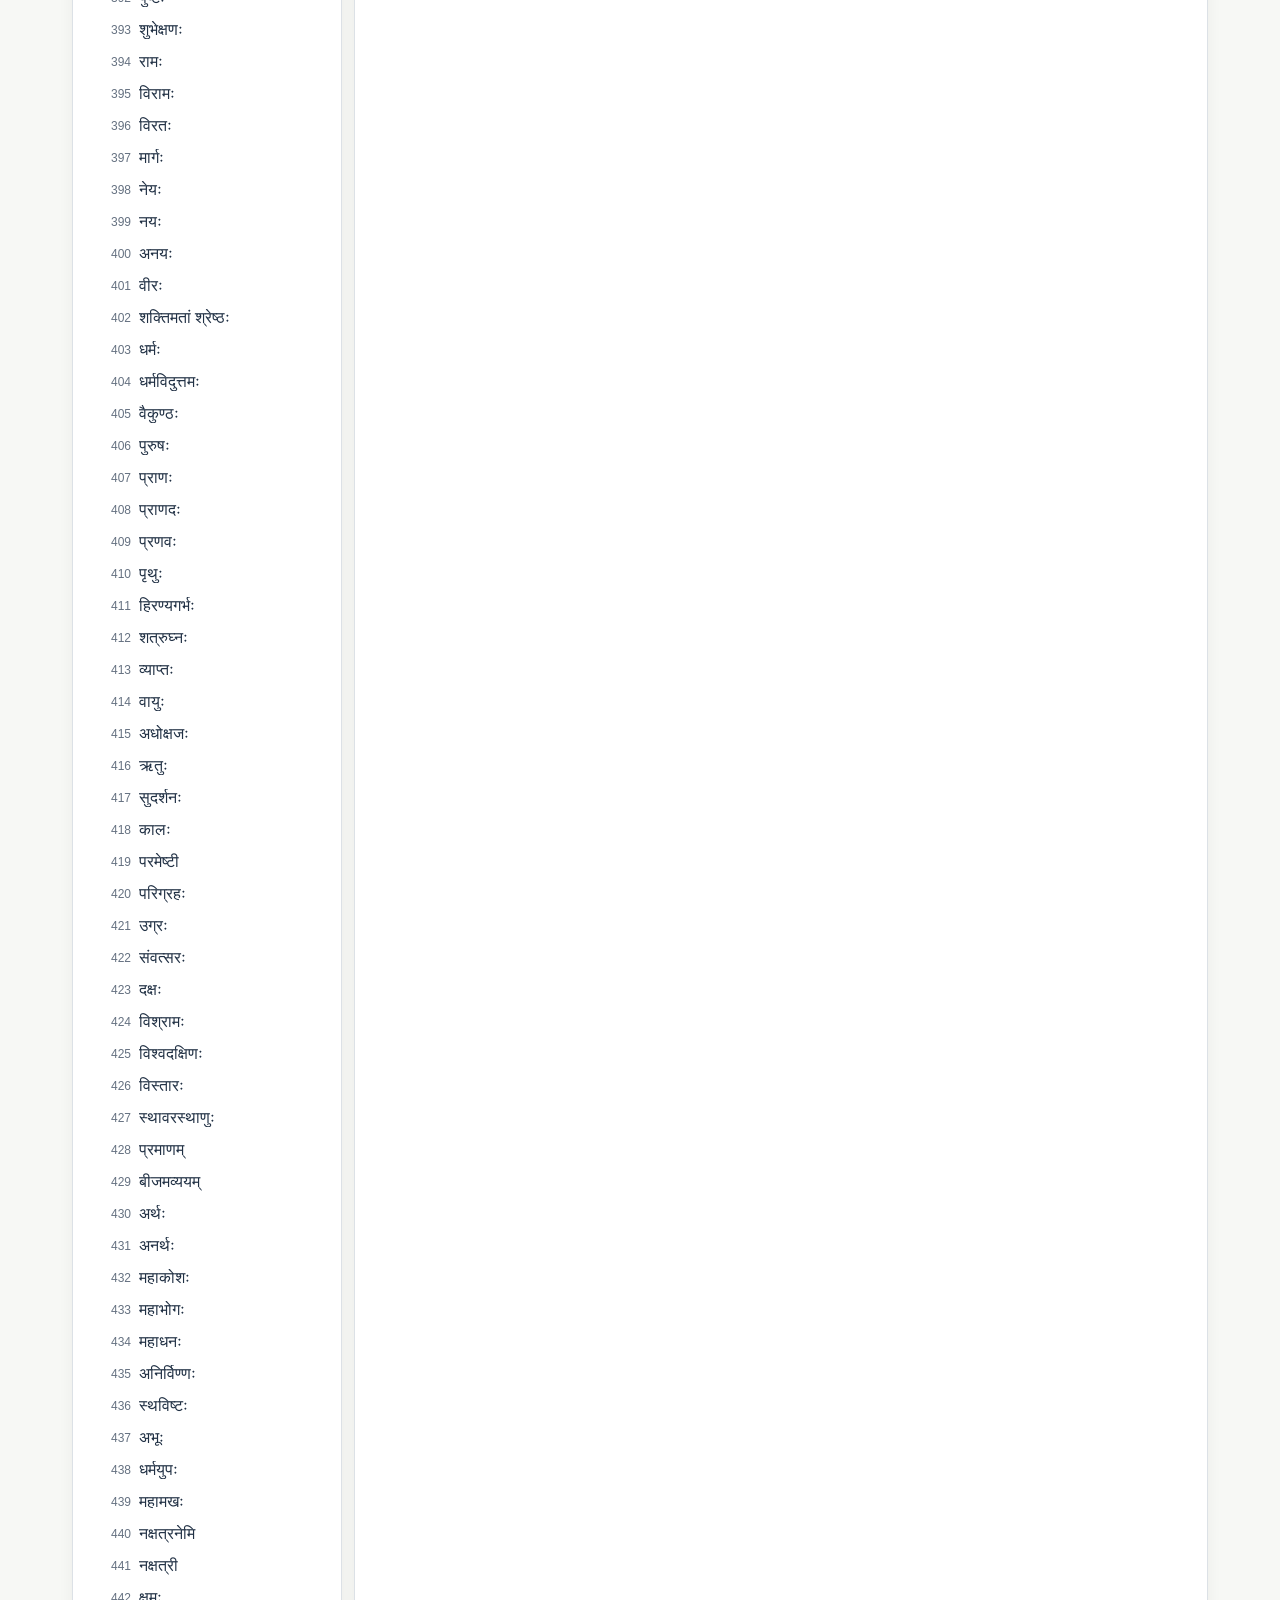
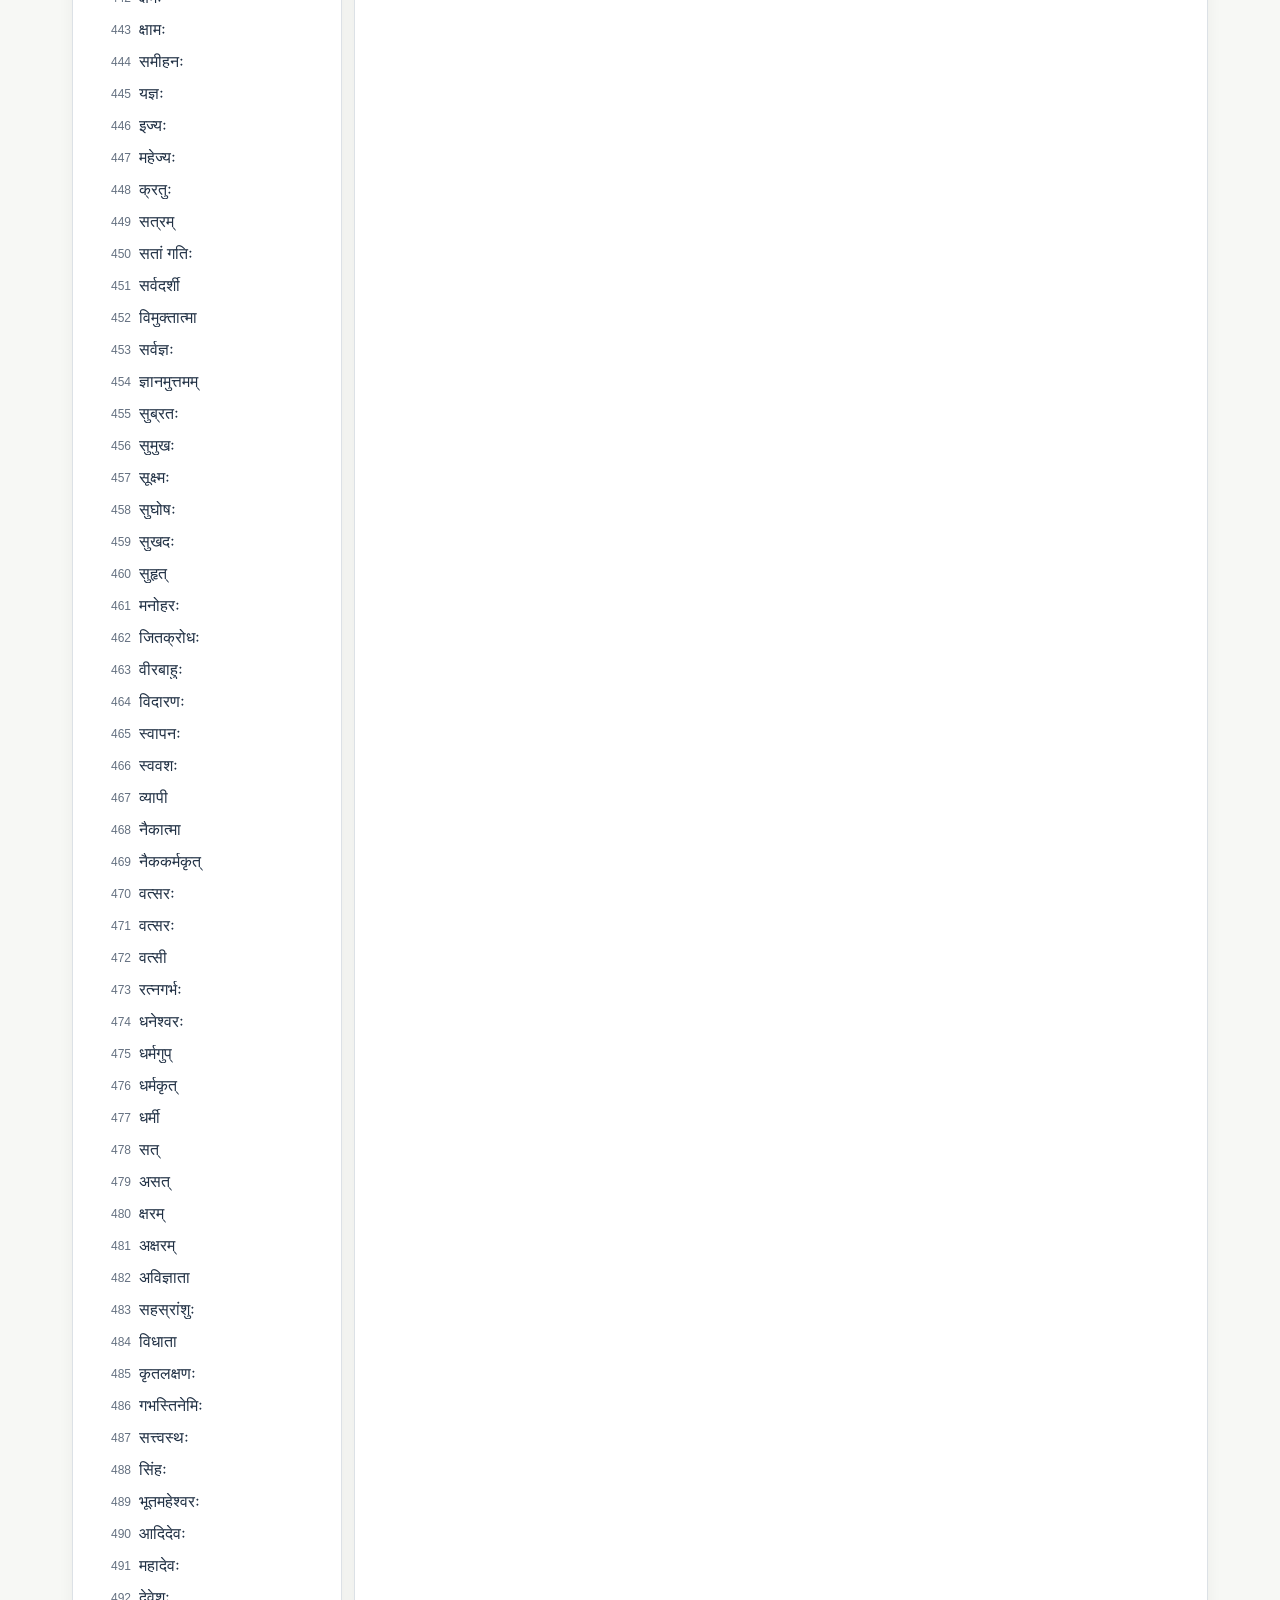
==== commit dc665910: "Fix sentence splitter artifacts, left panel scroll, and search scroll (v21) - Add ASCII apostrophe t" ====
--- a/index.html
+++ b/index.html
@@ -11,7 +11,7 @@
     <link rel="manifest" href="manifest.webmanifest?v=16">
     <link rel="icon" href="icon.svg" type="image/svg+xml">
     <link rel="apple-touch-icon" href="icon.svg">
-    <link rel="stylesheet" href="styles.css?v=20">
+    <link rel="stylesheet" href="styles.css?v=21">
   </head>
   <body>
     <main class="app-shell">
@@ -45,7 +45,7 @@
             <span id="namaCount">Loading...</span>
           </div>
           <input id="namaFilter" class="nama-filter" autocomplete="off" autocapitalize="none" placeholder="Filter number or Sanskrit">
-          <div id="namaList" class="nama-list" role="listbox" aria-label="All 1000 Sanskrit nāmas"></div>
+          <div id="namaList" class="nama-list"></div>
         </aside>
 
         <section class="result-panel" aria-label="Result">
@@ -73,6 +73,6 @@
       <button id="closeHelpButton" type="button">Close</button>
     </dialog>
 
-    <script src="app.js?v=20"></script>
+    <script src="app.js?v=21"></script>
   </body>
 </html>
